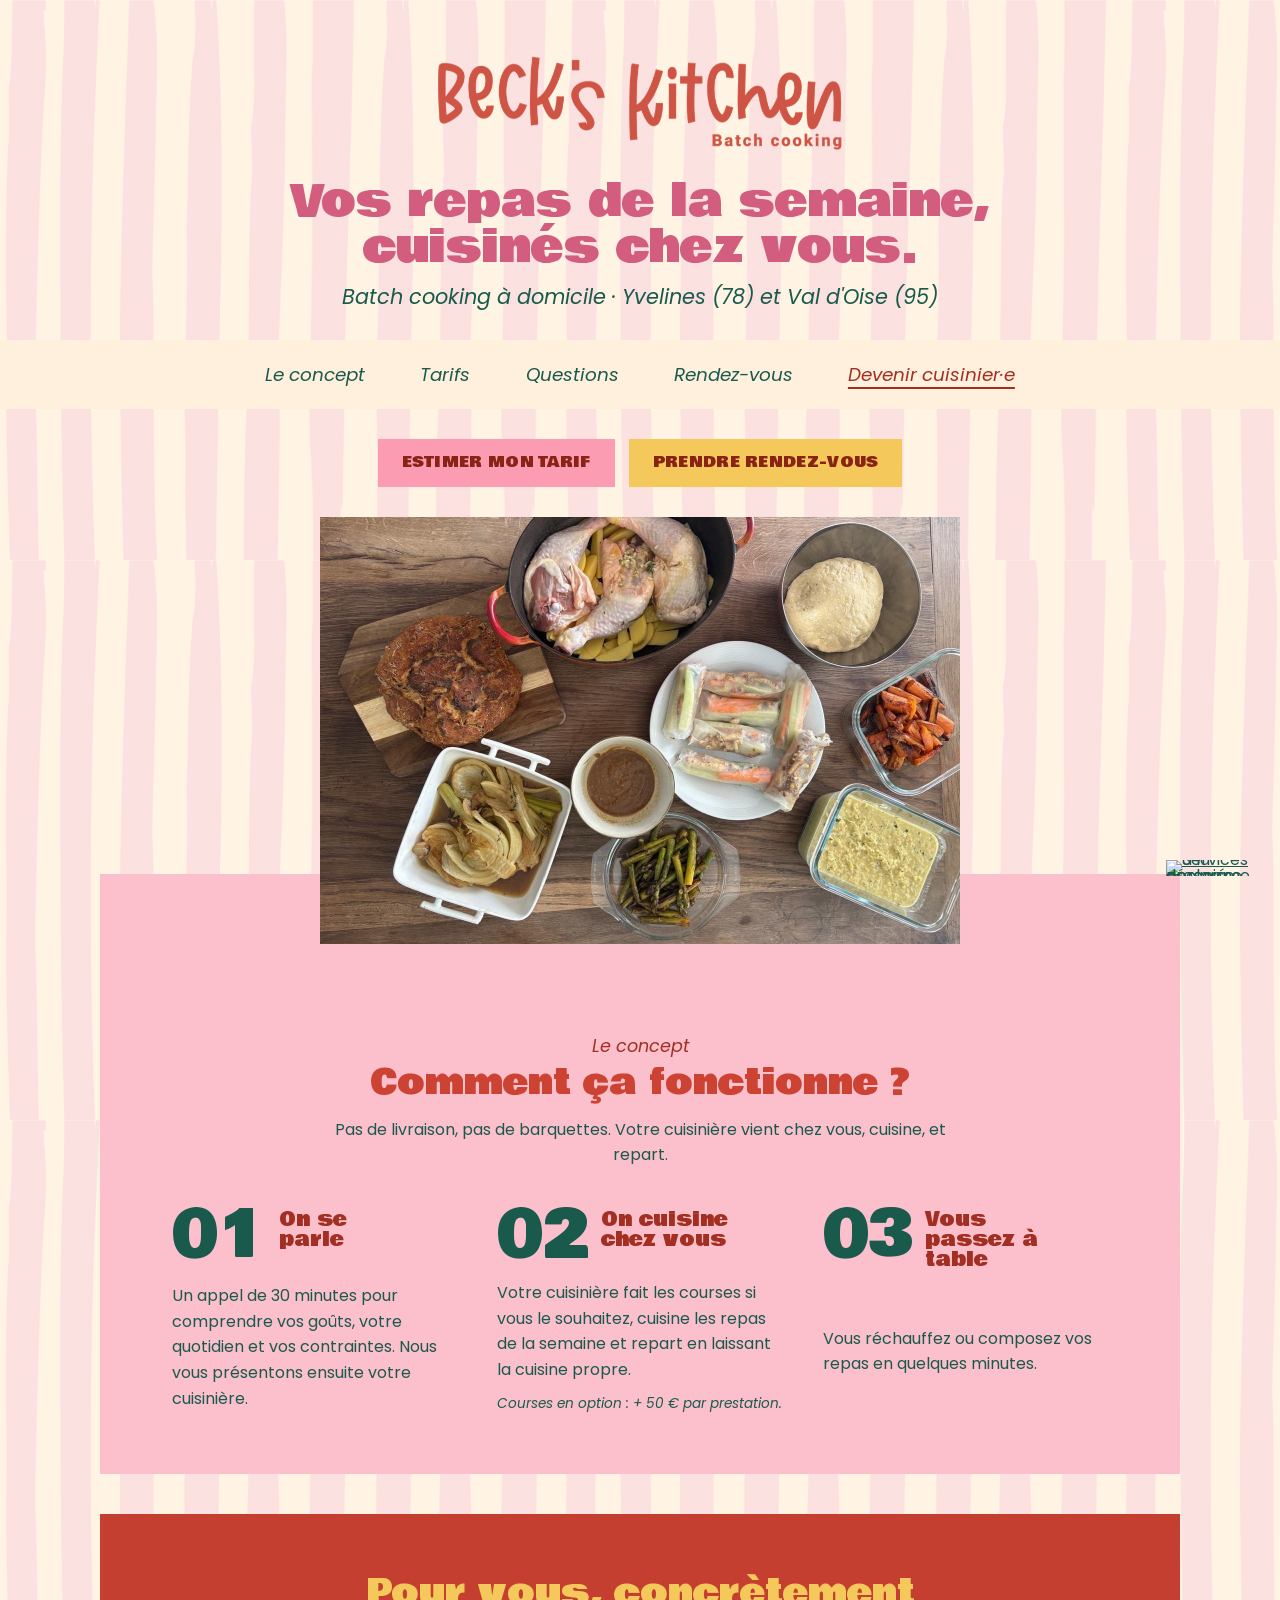
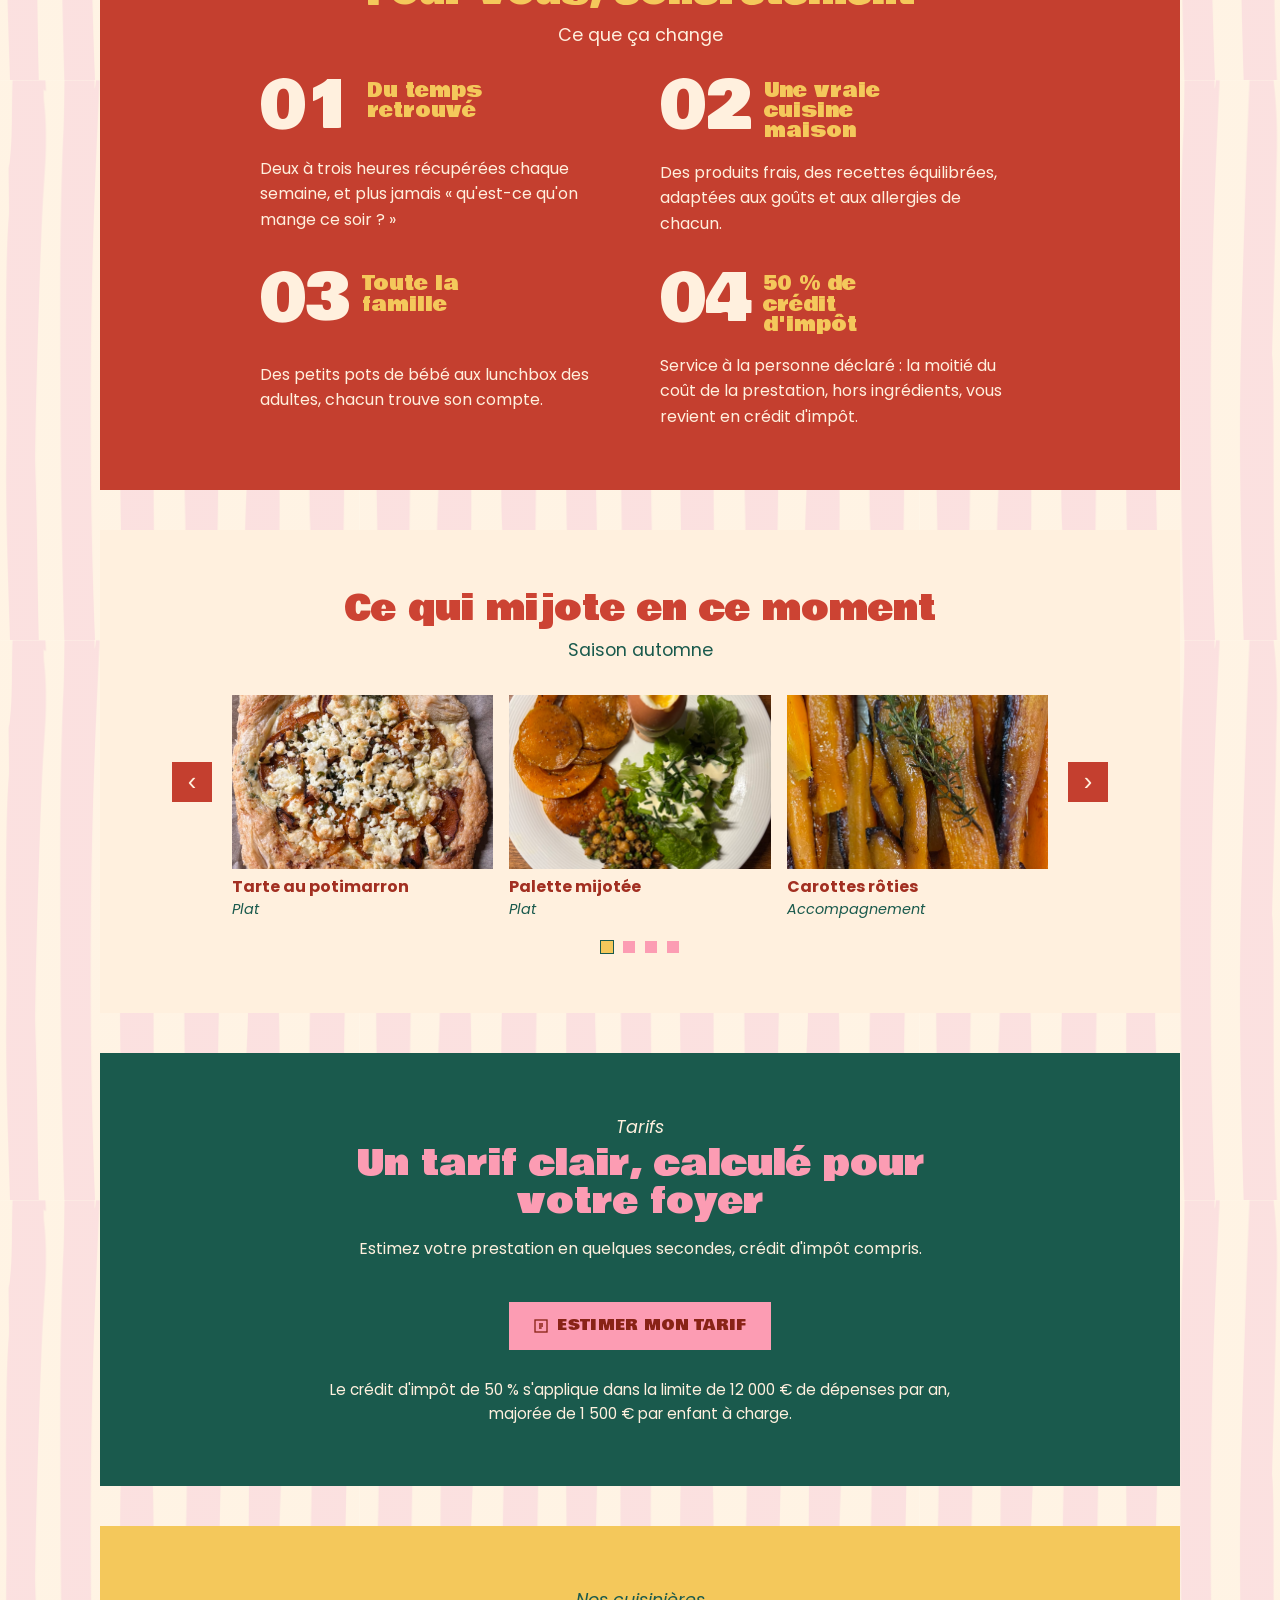
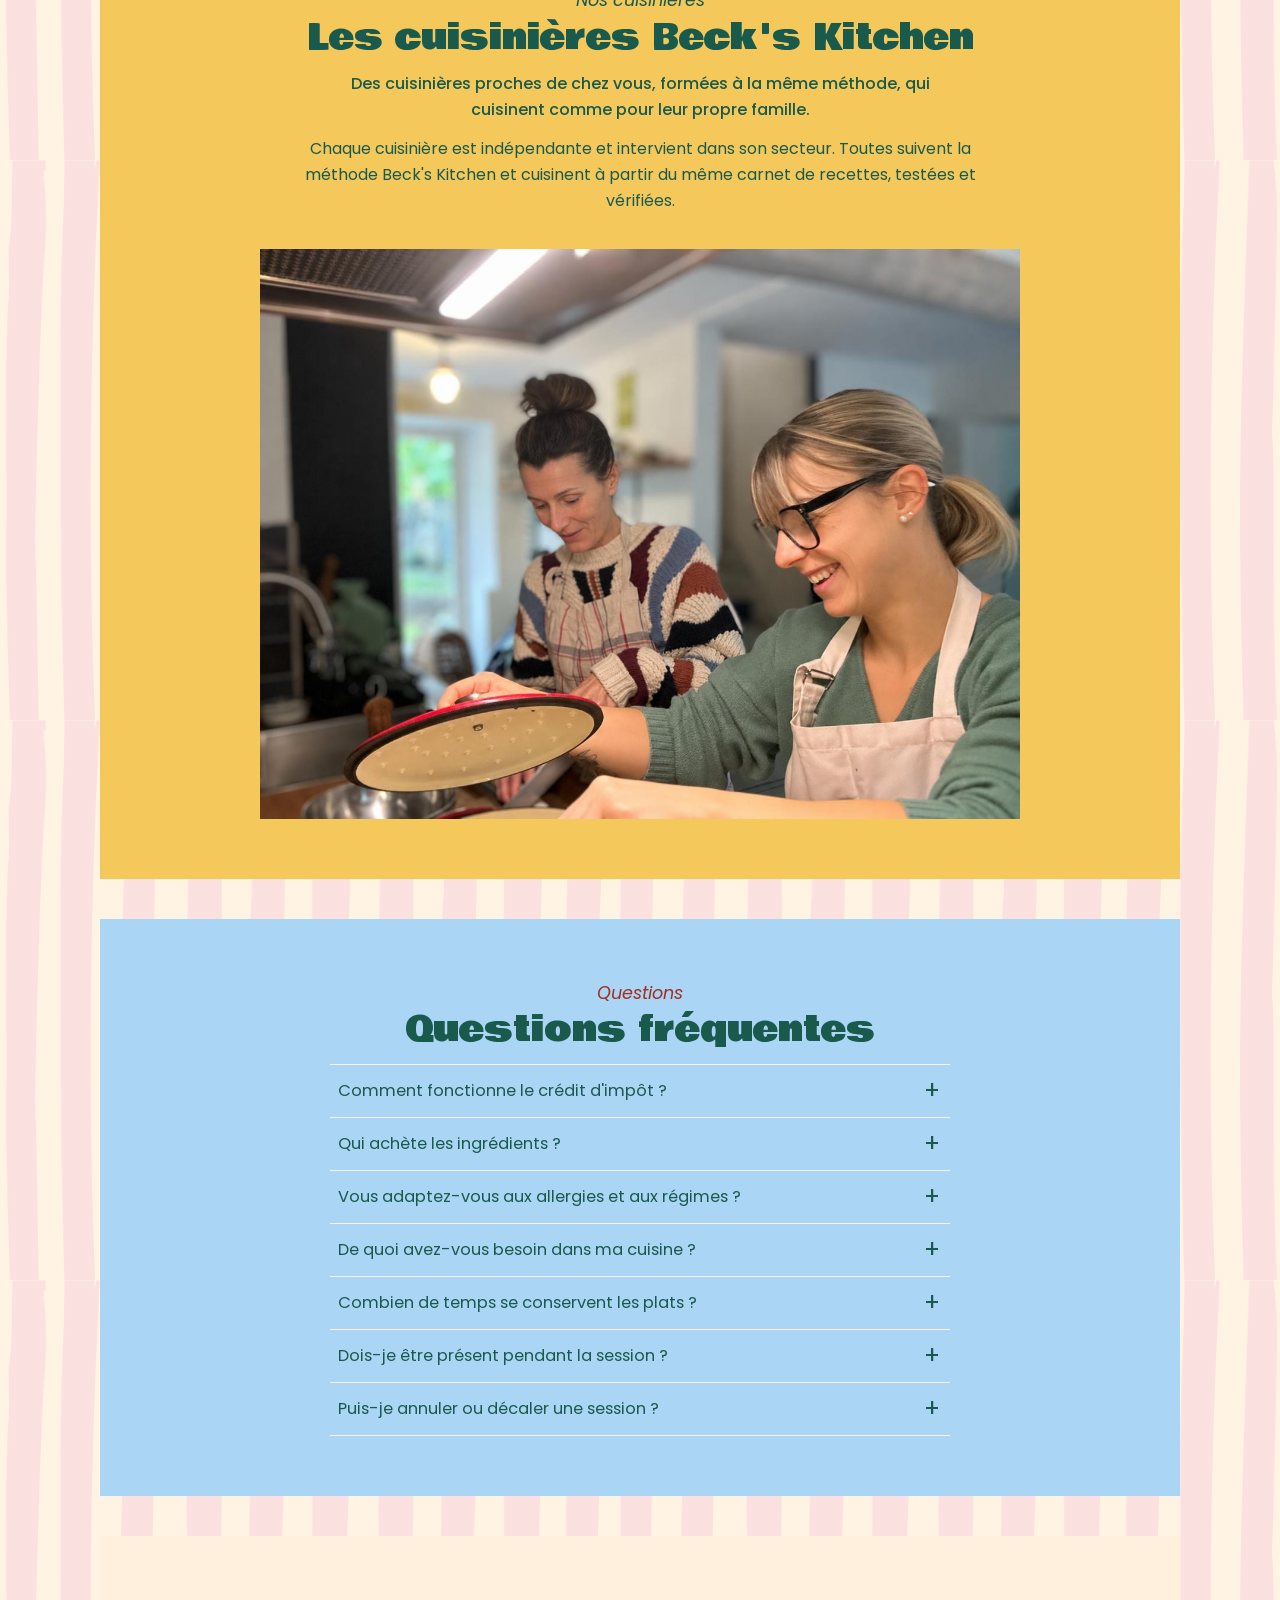
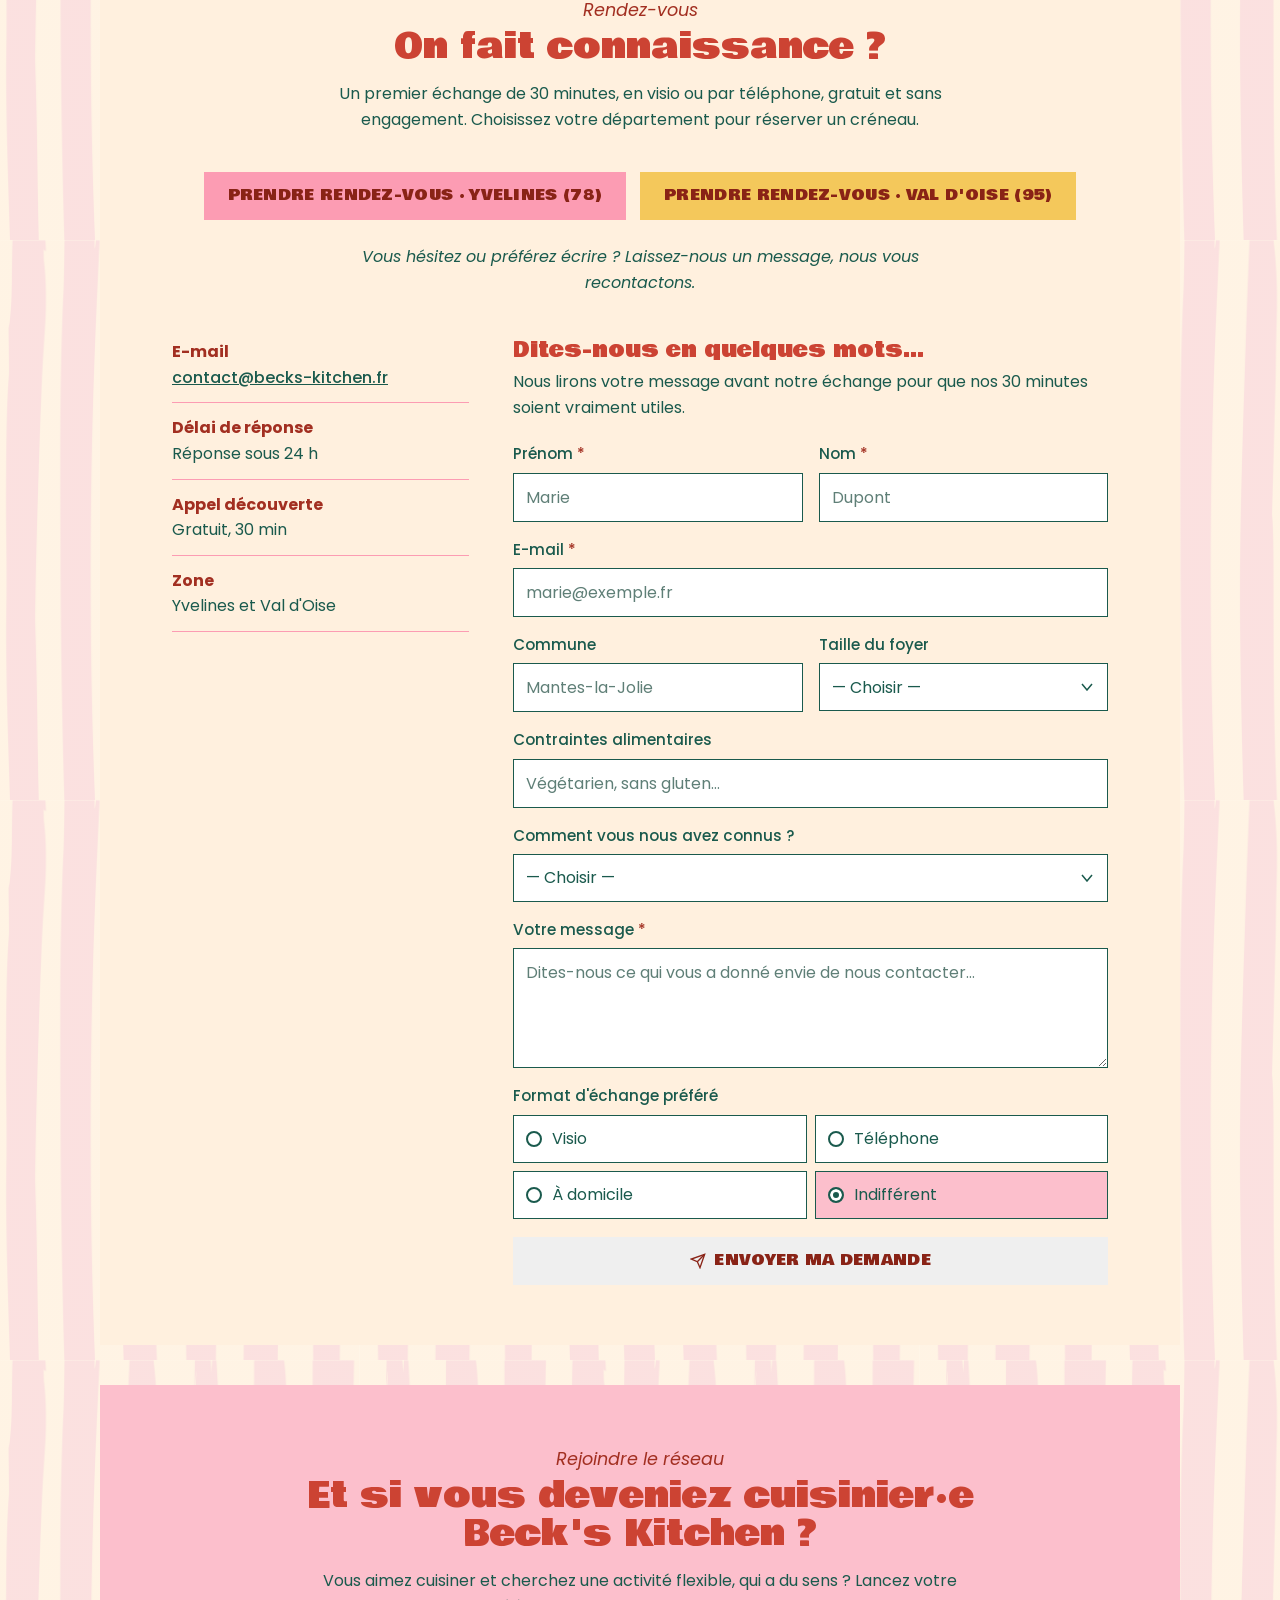
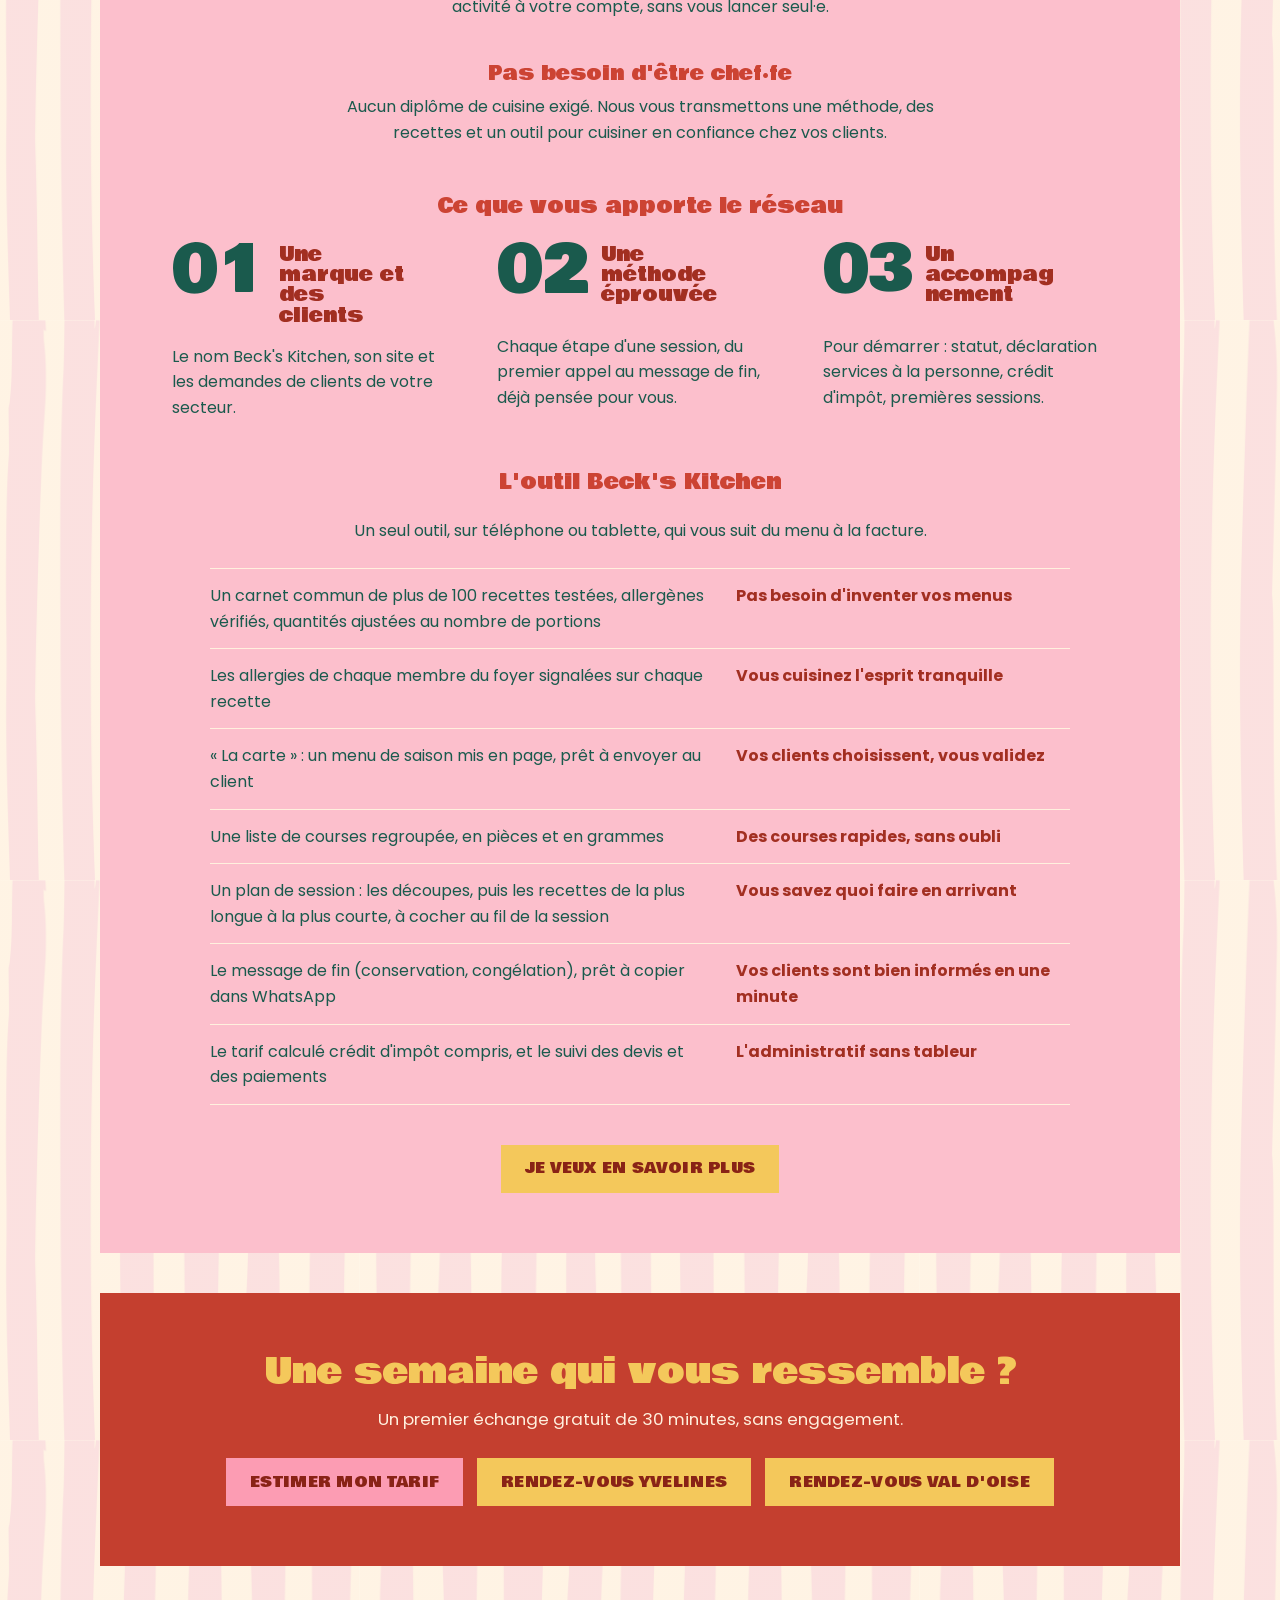
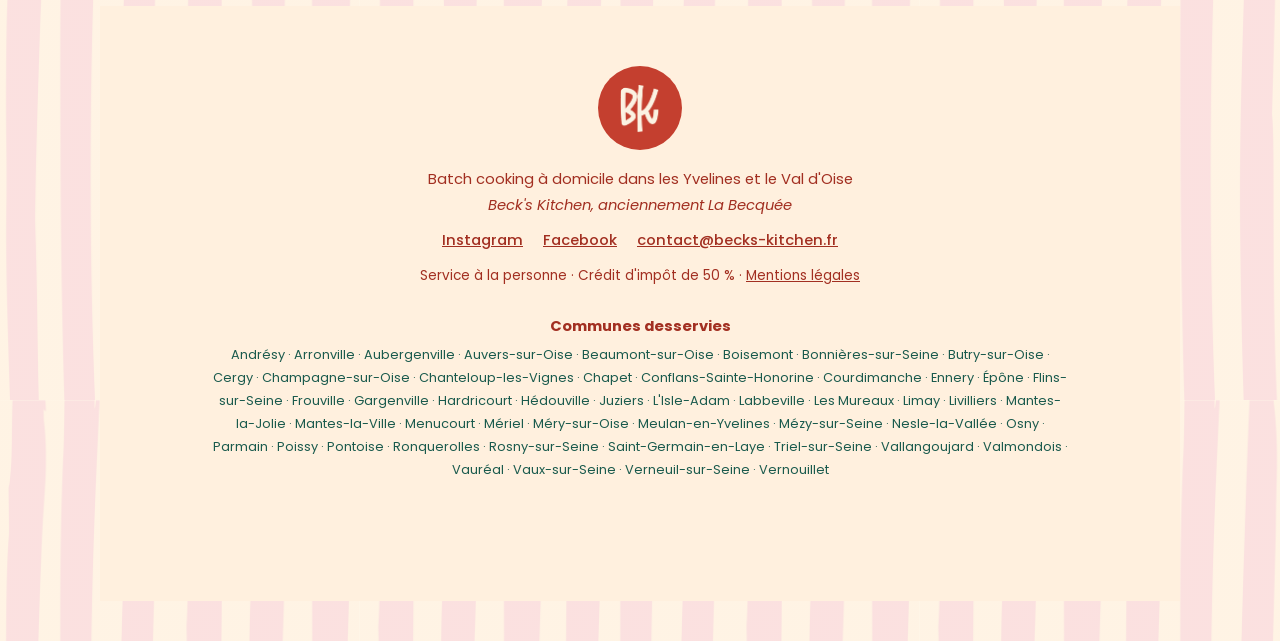
==== index.html @ 003df688 "Étape 3 : description raccourcie, aperçu de partage, icône iPhone - Description de l'accueil : 148 c" ====
<!DOCTYPE html>
<html lang="fr">
<head>
<meta charset="UTF-8">
<meta name="viewport" content="width=device-width, initial-scale=1.0">
<title>Beck's Kitchen · Batch cooking à domicile Yvelines et Val d'Oise</title>
<meta name="description" content="Batch cooking à domicile en Yvelines (78) et Val d'Oise (95) : nos cuisinières préparent vos repas de la semaine chez vous. Anciennement La Becquée.">
<script type="application/ld+json">
{
  "@context": "https://schema.org",
  "@type": "LocalBusiness",
  "name": "Beck's Kitchen",
  "alternateName": "La Becquée",
  "description": "Batch cooking à domicile : nos cuisinières préparent vos repas de la semaine chez vous.",
  "url": "https://beckskitchen.fr/",
  "email": "contact@becks-kitchen.fr",
  "areaServed": [
    { "@type": "AdministrativeArea", "name": "Yvelines (78)" },
    { "@type": "AdministrativeArea", "name": "Val d'Oise (95)" }
  ]
}
</script>
<meta name="theme-color" content="#fbf2e1">
<!-- Aperçu de partage (Facebook, WhatsApp…) -->
<meta property="og:type" content="website">
<meta property="og:site_name" content="Beck's Kitchen">
<meta property="og:locale" content="fr_FR">
<meta property="og:title" content="Beck's Kitchen · Batch cooking à domicile Yvelines et Val d'Oise">
<meta property="og:description" content="Batch cooking à domicile en Yvelines (78) et Val d'Oise (95) : nos cuisinières préparent vos repas de la semaine chez vous. Anciennement La Becquée.">
<meta property="og:url" content="https://beckskitchen.fr/">
<meta property="og:image" content="https://beckskitchen.fr/images/hero.jpg">
<meta property="og:image:width" content="1280">
<meta property="og:image:height" content="960">
<meta property="og:image:alt" content="Les plats d'une session de batch cooking Beck's Kitchen, posés sur une table en bois">
<link rel="canonical" href="https://beckskitchen.fr/">
<link rel="icon" type="image/png" href="images/favicon.png">
<link rel="apple-touch-icon" href="images/apple-touch-icon.png">
<link rel="preload" href="fonts/bowlby-one-latin-400-normal.woff2" as="font" type="font/woff2" crossorigin>
<link rel="stylesheet" href="style.css">
</head>
<body>

<!-- LOGO SERVICES À LA PERSONNE (obligatoire, ne jamais retirer) -->
<a href="https://www.servicesalapersonne.gouv.fr" target="_blank" rel="noopener noreferrer"
   class="sap-fixed" title="Beck's Kitchen — organismes déclarés Services à la personne">
  <img src="sap-traceur.png" alt="Services à la personne — organisme déclaré">
</a>

<!-- Bouton du menu (téléphone et tablette) -->
<button class="menu-bouton" type="button" aria-expanded="false" aria-controls="menu" id="menu-bouton" aria-label="Ouvrir le menu">
  <svg viewBox="0 0 24 24" fill="none" stroke="currentColor" stroke-width="2" aria-hidden="true"><path d="M3 6h18M3 12h18M3 18h18"/></svg>
</button>

<main id="haut">

<!-- 1. HÉRO -->
<header class="hero" id="hero">
  <div class="hero-haut">
    <img class="hero-logo" src="images/logos/logo-beckskitchen-1ligne-accroche-rouge.png" alt="Beck's Kitchen, batch cooking">
    <h1>Vos repas de la semaine, cuisinés chez vous.</h1>
    <p class="hero-sous-titre">Batch cooking à domicile · Yvelines (78) et Val d'Oise (95)</p>
    <nav class="bande-menu" aria-label="Menu principal">
      <ul class="menu" id="menu">
        <li><a href="#concept">Le concept</a></li>
        <li><a href="#tarifs">Tarifs</a></li>
        <li><a href="#questions">Questions</a></li>
        <li><a href="#rendez-vous">Rendez-vous</a></li>
        <li><a href="#devenir-cuisiniere">Devenir cuisinier·e</a></li>
      </ul>
    </nav>
    <div class="boutons">
      <a href="#tarifs" class="btn btn-rose" data-ouvrir-simulateur>Estimer mon tarif</a>
      <a href="#rendez-vous" class="btn btn-jaune">Prendre rendez-vous</a>
    </div>
  </div>
  <!-- Photo du héro : images/hero.jpg (repas d'une session, vus du dessus) -->
  <div class="hero-photo">
    <img src="images/hero.jpg" alt="Les plats d'une session de batch cooking posés sur une table en bois : cuisses de poulet et pommes de terre en cocotte, rouleaux de printemps et leur sauce, fenouil braisé, asperges rôties, carottes rôties, purée de légumes, pain maison et pâte à pizza">
  </div>
</header>

<!-- 2. COMMENT ÇA FONCTIONNE -->
<section class="section bloc bloc-rose" id="concept">
  <div class="section-inner">
    <p class="intitule">Le concept</p>
    <h2 class="titre">Comment ça fonctionne ?</h2>
    <p class="accroche">Pas de livraison, pas de barquettes. Votre cuisinière vient chez vous, cuisine, et repart.</p>
    <div class="grille grille-3">
      <article class="colonne">
        <div class="num">01</div>
        <h3>On se parle</h3>
        <p>Un appel de 30 minutes pour comprendre vos goûts, votre quotidien et vos contraintes. Nous vous présentons ensuite votre cuisinière.</p>
      </article>
      <article class="colonne">
        <div class="num">02</div>
        <h3>On cuisine chez vous</h3>
        <p>Votre cuisinière fait les courses si vous le souhaitez, cuisine les repas de la semaine et repart en laissant la cuisine propre.</p>
        <span class="note">Courses en option : + 50 € par prestation.</span>
      </article>
      <article class="colonne">
        <div class="num">03</div>
        <h3>Vous passez à table</h3>
        <p>Vous réchauffez ou composez vos repas en quelques minutes.</p>
      </article>
    </div>
  </div>
</section>

<!-- 3. CE QUE ÇA CHANGE -->
<section class="section bloc bloc-rouge" id="benefices">
  <div class="section-inner">
    <h2 class="titre">Pour vous, concrètement</h2>
    <p class="intitule intitule-dessous">Ce que ça change</p>
    <div class="grille grille-2">
      <div class="colonne"><div class="num">01</div>
        <h3>Du temps retrouvé</h3>
        <p>Deux à trois heures récupérées chaque semaine, et plus jamais « qu'est-ce qu'on mange ce soir ? »</p>
      </div>
      <div class="colonne"><div class="num">02</div>
        <h3>Une vraie cuisine maison</h3>
        <p>Des produits frais, des recettes équilibrées, adaptées aux goûts et aux allergies de chacun.</p>
      </div>
      <div class="colonne"><div class="num">03</div>
        <h3>Toute la famille</h3>
        <p>Des petits pots de bébé aux lunchbox des adultes, chacun trouve son compte.</p>
      </div>
      <div class="colonne"><div class="num">04</div>
        <h3>50 % de crédit d'impôt</h3>
        <p>Service à la personne déclaré : la moitié du coût de la prestation, hors ingrédients, vous revient en crédit d'impôt.</p>
      </div>
    </div>
  </div>
</section>

<!-- 4. LES PLATS DU MOMENT -->
<section class="section bloc bloc-creme" id="plats">
  <div class="section-inner">
    <h2 class="titre">Ce qui mijote en ce moment</h2>
    <p class="intitule intitule-dessous">Saison automne</p>
    <!-- PHOTOS PROVISOIRES (site La Becquée) : remplacer les fichiers dans images/plats/ en gardant les mêmes noms -->
    <div class="carrousel">
      <div class="carrousel-fenetre">
        <div class="carrousel-piste" id="carrousel-piste">
          <div class="plat"><img class="plat-photo" src="images/plats/tarte-potimarron.jpg" alt="Tarte au potimarron, coupée en parts" loading="lazy"><div class="plat-info"><div class="plat-cat">Plat</div><div class="plat-nom">Tarte au potimarron</div></div></div>
          <div class="plat"><img class="plat-photo" src="images/plats/assiette-palette.jpg" alt="Assiette de palette mijotée et ses légumes" loading="lazy"><div class="plat-info"><div class="plat-cat">Plat</div><div class="plat-nom">Palette mijotée</div></div></div>
          <div class="plat"><img class="plat-photo" src="images/plats/carottes-rotis.jpg" alt="Carottes rôties au four" loading="lazy"><div class="plat-info"><div class="plat-cat">Accompagnement</div><div class="plat-nom">Carottes rôties</div></div></div>
          <div class="plat"><img class="plat-photo" src="images/plats/polpette.jpg" alt="Polpette, boulettes de viande en sauce tomate" loading="lazy"><div class="plat-info"><div class="plat-cat">Plat</div><div class="plat-nom">Polpette</div></div></div>
          <div class="plat"><img class="plat-photo" src="images/plats/granola.jpg" alt="Granola maison en bocal" loading="lazy"><div class="plat-info"><div class="plat-cat">Petit-déjeuner</div><div class="plat-nom">Granola</div></div></div>
          <div class="plat"><img class="plat-photo" src="images/plats/cookies-choco.jpg" alt="Cookies aux pépites de chocolat" loading="lazy"><div class="plat-info"><div class="plat-cat">Goûter</div><div class="plat-nom">Cookies au chocolat</div></div></div>
        </div>
      </div>
      <button class="carrousel-fleche prec" id="carr-prec" type="button" aria-label="Plat précédent">&#8249;</button>
      <button class="carrousel-fleche suiv" id="carr-suiv" type="button" aria-label="Plat suivant">&#8250;</button>
    </div>
    <div class="carrousel-points" id="carrousel-points"></div>
  </div>
</section>

<!-- 5. TARIFS ET SIMULATEUR -->
<section class="section bloc bloc-vert" id="tarifs">
  <div class="sim-inner">
    <p class="intitule">Tarifs</p>
    <h2 class="titre">Un tarif clair, calculé pour votre foyer</h2>
    <p class="accroche">Estimez votre prestation en quelques secondes, crédit d'impôt compris.</p>
    <button class="btn btn-rose" type="button" id="btn-estimer" aria-expanded="false" aria-controls="sim-wrap" onclick="toggleSim(this)">
      <svg viewBox="0 0 24 24" fill="none" stroke="currentColor" stroke-width="2" aria-hidden="true"><rect x="3" y="3" width="18" height="18"/><path d="M9 9h6M9 12h6M9 15h4"/></svg>
      Estimer mon tarif
    </button>
    <div class="sim-wrap" id="sim-wrap">
      <div id="sim-widget">
        <div class="sw-sec"><div class="sw-title">Votre foyer</div>
          <div class="sw-row"><label>Adultes</label><div class="sw-sv"><button class="sw-btn" type="button" aria-label="Un adulte de moins" onclick="simStep('adultes',-1)">−</button><span class="sw-val" id="sim-val-adultes" aria-live="polite">2</span><button class="sw-btn" type="button" aria-label="Un adulte de plus" onclick="simStep('adultes',1)">+</button></div></div>
          <div class="sw-row"><label>Enfants</label><div class="sw-sv"><button class="sw-btn" type="button" aria-label="Un enfant de moins" onclick="simStep('enfants',-1)">−</button><span class="sw-val" id="sim-val-enfants" aria-live="polite">0</span><button class="sw-btn" type="button" aria-label="Un enfant de plus" onclick="simStep('enfants',1)">+</button></div></div>
          <div class="sw-row"><label>Bébés</label><div class="sw-sv"><button class="sw-btn" type="button" aria-label="Un bébé de moins" onclick="simStep('bebes',-1)">−</button><span class="sw-val" id="sim-val-bebes" aria-live="polite">0</span><button class="sw-btn" type="button" aria-label="Un bébé de plus" onclick="simStep('bebes',1)">+</button></div></div>
        </div>
        <div class="sw-sec"><div class="sw-title">Repas à préparer</div>
          <div class="sw-row"><label>Nombre de repas</label><div class="sw-sv"><button class="sw-btn" type="button" aria-label="Un repas de moins" onclick="simStep('repas',-1)">−</button><span class="sw-val" id="sim-val-repas" aria-live="polite">5</span><button class="sw-btn" type="button" aria-label="Un repas de plus" onclick="simStep('repas',1)">+</button></div></div>
        </div>
        <div class="sw-sec"><div class="sw-title">Options</div>
          <div class="sw-checks">
            <label class="sw-check"><input type="checkbox" id="sim-opt-petitdej" onchange="calcul()"><span class="sw-ci"><svg width="14" height="11" viewBox="0 0 12 9" fill="none"><path d="M1 4L4.5 7.5L11 1" stroke-linecap="round" stroke-linejoin="round"/></svg></span><span class="sw-ct"><strong>Petit-déjeuner et goûters</strong><span id="sim-lbl-pdj-prix">20–50 €</span></span></label>
            <label class="sw-check" id="sim-opt-bebe-wrap" style="display:none"><input type="checkbox" id="sim-opt-bebe" onchange="calcul()"><span class="sw-ci"><svg width="14" height="11" viewBox="0 0 12 9" fill="none"><path d="M1 4L4.5 7.5L11 1" stroke-linecap="round" stroke-linejoin="round"/></svg></span><span class="sw-ct"><strong>Petits pots bébé</strong><span>+50 €</span></span></label>
            <label class="sw-check"><input type="checkbox" id="sim-opt-courses" onchange="calcul()"><span class="sw-ci"><svg width="14" height="11" viewBox="0 0 12 9" fill="none"><path d="M1 4L4.5 7.5L11 1" stroke-linecap="round" stroke-linejoin="round"/></svg></span><span class="sw-ct"><strong>Courses</strong><span>+50 €</span></span></label>
          </div>
        </div>
        <div class="sw-sec">
          <label class="sw-toggle"><span class="sw-ti"><strong>Première prestation</strong><span>−10 € offerts</span></span><span style="position:relative;flex-shrink:0;"><input type="checkbox" id="sim-toggle-premiere" onchange="calcul()" style="opacity:0;width:0;height:0;position:absolute;"><span class="sw-track"></span></span></label>
        </div>
        <div class="sw-result">
          <div class="sw-rh">Estimation de votre prestation</div>
          <div class="sw-rl">
            <div class="sw-rline" id="sim-line-repas" style="display:none">Préparation des repas<span id="sim-val-repas-price"></span></div>
            <div class="sw-rline" id="sim-line-petitdej" style="display:none"><span id="sim-lbl-pdj"></span><span id="sim-val-pdj-price"></span></div>
            <div class="sw-rline" id="sim-line-bebe" style="display:none">Petits pots bébé<span>+50,00 €</span></div>
            <div class="sw-rline" id="sim-line-courses" style="display:none">Courses<span>+50,00 €</span></div>
            <div class="sw-rdiv"></div>
            <div class="sw-rline tot">Total<span id="sim-val-brut">—</span></div>
            <div class="sw-rline" id="sim-line-premiere" style="display:none">Offre première prestation<span>−10,00 €</span></div>
            <div class="sw-rline ci">Crédit d'impôt (50 %)<span id="sim-val-ci">—</span></div>
          </div>
          <div class="sw-rnet"><div class="sw-rnl">Ce qui vous reste à payer<small>par prestation</small></div><div class="sw-rna" id="sim-val-net">—</div></div>
          <div id="sim-parportion" class="sw-pp" style="display:none">Coût par portion<strong id="sim-val-parportion"></strong></div>
          <div id="sim-note" class="sw-note"></div>
          <p class="sw-note">Tarif indicatif, basé sur nos prix conseillés. Votre cuisinière vous le confirme par un devis gratuit après l'appel découverte.</p>
        </div>
      </div>
    </div>
    <p class="sim-mention">Le crédit d'impôt de 50 % s'applique dans la limite de 12 000 € de dépenses par an, majorée de 1 500 € par enfant à charge.</p>
  </div>
</section>

<!-- 6. NOS CUISINIÈRES (pas de portrait dans cette version) -->
<section class="section bloc bloc-jaune" id="cuisinieres">
  <div class="section-inner">
    <div class="cuisinieres-texte">
      <p class="intitule">Nos cuisinières</p>
      <h2 class="titre">Les cuisinières Beck's Kitchen</h2>
      <p class="accroche">Des cuisinières proches de chez vous, formées à la même méthode, qui cuisinent comme pour leur propre famille.</p>
      <p>Chaque cuisinière est indépendante et intervient dans son secteur. Toutes suivent la méthode Beck's Kitchen et cuisinent à partir du même carnet de recettes, testées et vérifiées.</p>
    </div>
    <!-- Photo de la section : images/cuisinieres.jpg (choisie par Rébecca le 18/11/2026) -->
    <div class="cuisinieres-photo">
      <img src="images/cuisinieres.jpg" alt="Deux cuisinières Beck's Kitchen en tablier, souriantes, qui cuisinent ensemble dans une cuisine" loading="lazy">
    </div>
  </div>
</section>

<!-- 7. QUESTIONS FRÉQUENTES -->
<section class="section bloc bloc-bleu" id="questions">
  <div class="section-inner">
    <div>
      <p class="intitule">Questions</p>
      <h2 class="titre">Questions fréquentes</h2>
    </div>
    <div class="questions">
      <details class="question"><summary>Comment fonctionne le crédit d'impôt ?</summary><p>Nos cuisinières sont des organismes de services à la personne déclarés. 50 % du coût de la prestation vous est rendu en crédit d'impôt, dans la limite de 12 000 € de dépenses par an, majorée de 1 500 € par enfant à charge (15 000 € au plus). Vous recevez une attestation fiscale chaque année.</p></details>
      <details class="question"><summary>Qui achète les ingrédients ?</summary><p>Vous faites les courses vous-même avec la liste que nous vous envoyons, ou votre cuisinière s'en charge pour 50 € par prestation, hors prix des ingrédients.</p></details>
      <details class="question"><summary>Vous adaptez-vous aux allergies et aux régimes ?</summary><p>Oui. Tout est noté lors de l'appel découverte, pour chaque membre du foyer : allergies, régimes, goûts et dégoûts. Les menus sont construits à partir de là.</p></details>
      <details class="question"><summary>De quoi avez-vous besoin dans ma cuisine ?</summary><p>Une cuisine équipée classique : plaques, four, quelques casseroles. Pour la première session, nous apportons des boîtes de conservation si besoin. Pour les suivantes, il vous suffira d'en avoir assez chez vous.</p></details>
      <details class="question"><summary>Combien de temps se conservent les plats ?</summary><p>De 2 à 4 jours au réfrigérateur selon les plats. Après chaque prestation, vous recevez les instructions de conservation.</p></details>
      <details class="question"><summary>Dois-je être présent pendant la session ?</summary><p>Pour la première session, c'est préférable : nous faisons connaissance avec vous et avec votre cuisine. Ensuite, vous pouvez nous confier vos clés et nous travaillons en toute autonomie.</p></details>
      <details class="question"><summary>Puis-je annuler ou décaler une session ?</summary><p>Oui : vous pouvez décaler une session jusqu'à 48 heures avant, et l'annuler jusqu'à une semaine avant.</p></details>
    </div>
  </div>
</section>

<!-- 8. RENDEZ-VOUS -->
<section class="section bloc bloc-creme" id="rendez-vous">
  <div class="section-inner">
    <div>
      <p class="intitule">Rendez-vous</p>
      <h2 class="titre">On fait connaissance ?</h2>
      <p class="accroche">Un premier échange de 30 minutes, en visio ou par téléphone, gratuit et sans engagement. Choisissez votre département pour réserver un créneau.</p>
    </div>
    <div class="rdv-boutons">
      <a href="https://calendly.com/beckskitchen78/30min" target="_blank" rel="noopener" class="btn btn-rose">Prendre rendez-vous · Yvelines (78)</a>
      <a href="https://calendly.com/elodie-vaillant" target="_blank" rel="noopener" class="btn btn-jaune">Prendre rendez-vous · Val d'Oise (95)</a>
    </div>
    <p class="rdv-ecrire">Vous hésitez ou préférez écrire ? Laissez-nous un message, nous vous recontactons.</p>

    <div class="contact-layout">
      <div class="contact-info">
        <div class="info-card"><strong>E-mail</strong><a href="mailto:contact@becks-kitchen.fr">contact@becks-kitchen.fr</a></div>
        <div class="info-card"><strong>Délai de réponse</strong>Réponse sous 24 h</div>
        <div class="info-card"><strong>Appel découverte</strong>Gratuit, 30 min</div>
        <div class="info-card"><strong>Zone</strong>Yvelines et Val d'Oise</div>
      </div>
      <div class="form-wrap">
        <div id="form-container">
          <h3 class="form-title">Dites-nous en quelques mots…</h3>
          <p class="form-sub">Nous lirons votre message avant notre échange pour que nos 30 minutes soient vraiment utiles.</p>
          <form id="contact-form" onsubmit="submitForm(event)" novalidate>
            <div class="form-grid">
              <div class="form-group"><label for="f-prenom">Prénom <span class="req">*</span></label><input id="f-prenom" type="text" name="prenom" placeholder="Marie" autocomplete="given-name" required></div>
              <div class="form-group"><label for="f-nom">Nom <span class="req">*</span></label><input id="f-nom" type="text" name="nom" placeholder="Dupont" autocomplete="family-name" required></div>
              <div class="form-group form-full"><label for="f-email">E-mail <span class="req">*</span></label><input id="f-email" type="email" name="email" placeholder="marie@exemple.fr" autocomplete="email" required></div>
              <div class="form-group"><label for="f-commune">Commune</label><input id="f-commune" type="text" name="commune" placeholder="Mantes-la-Jolie" autocomplete="address-level2"></div>
              <div class="form-group"><label for="f-foyer">Taille du foyer</label><select id="f-foyer" name="foyer"><option value="">— Choisir —</option><option>1 personne</option><option>2 personnes</option><option>Famille (3–4 pers.)</option><option>Grande famille (5+)</option></select></div>
              <div class="form-group form-full"><label for="f-contraintes">Contraintes alimentaires</label><input id="f-contraintes" type="text" name="contraintes" placeholder="Végétarien, sans gluten…"></div>
              <div class="form-group form-full"><label for="f-source">Comment vous nous avez connus ?</label><select id="f-source" name="source"><option value="">— Choisir —</option><option>Google</option><option>Instagram</option><option>Facebook</option><option>Bouche à oreille</option><option>Autre</option></select></div>
              <div class="form-group form-full"><label for="f-message">Votre message <span class="req">*</span></label><textarea id="f-message" name="message" placeholder="Dites-nous ce qui vous a donné envie de nous contacter…" required></textarea></div>
              <div class="form-group form-full" role="radiogroup" aria-labelledby="f-format"><span class="etiquette" id="f-format">Format d'échange préféré</span>
                <div class="rdv-options">
                  <label class="rdv-opt"><input type="radio" name="format" value="visio"><span class="rdv-dot"></span><span>Visio</span></label>
                  <label class="rdv-opt"><input type="radio" name="format" value="telephone"><span class="rdv-dot"></span><span>Téléphone</span></label>
                  <label class="rdv-opt"><input type="radio" name="format" value="domicile"><span class="rdv-dot"></span><span>À domicile</span></label>
                  <label class="rdv-opt"><input type="radio" name="format" value="indifferent" checked><span class="rdv-dot"></span><span>Indifférent</span></label>
                </div>
              </div>
            </div>
            <button type="submit" class="btn btn-plein form-submit">
              <svg viewBox="0 0 24 24" fill="none" stroke="currentColor" stroke-width="2" aria-hidden="true"><line x1="22" y1="2" x2="11" y2="13"/><polygon points="22 2 15 22 11 13 2 9 22 2"/></svg>
              Envoyer ma demande
            </button>
          </form>
        </div>
        <div class="form-success" id="form-success" role="status">
          <img src="images/illustrations/feuille.png" alt="">
          <h3>Message envoyé !</h3>
          <p>Merci de votre confiance. Nous revenons vers vous sous 24 h.</p>
        </div>
      </div>
    </div>
  </div>
</section>

<!-- 9. DEVENIR CUISINIER·E BECK'S KITCHEN -->
<section class="section bloc bloc-rose" id="devenir-cuisiniere">
  <div class="section-inner">
    <p class="intitule">Rejoindre le réseau</p>
    <h2 class="titre">Et si vous deveniez cuisinier·e Beck's Kitchen ?</h2>
    <p class="accroche">Vous aimez cuisiner et cherchez une activité flexible, qui a du sens ? Lancez votre activité à votre compte, sans vous lancer seul·e.</p>
    <div class="encadre-chef"><strong>Pas besoin d'être chef·fe</strong>Aucun diplôme de cuisine exigé. Nous vous transmettons une méthode, des recettes et un outil pour cuisiner en confiance chez vos clients.</div>

    <h3 class="sous-titre">Ce que vous apporte le réseau</h3>
    <div class="grille grille-3">
      <article class="colonne"><div class="num">01</div><h3>Une marque et des clients</h3><p>Le nom Beck's Kitchen, son site et les demandes de clients de votre secteur.</p></article>
      <article class="colonne"><div class="num">02</div><h3>Une méthode éprouvée</h3><p>Chaque étape d'une session, du premier appel au message de fin, déjà pensée pour vous.</p></article>
      <article class="colonne"><div class="num">03</div><h3>Un accompagnement</h3><p>Pour démarrer : statut, déclaration services à la personne, crédit d'impôt, premières sessions.</p></article>
    </div>

    <div class="outil-bloc">
      <h3 class="sous-titre">L'outil Beck's Kitchen</h3>
      <p class="outil-accroche">Un seul outil, sur téléphone ou tablette, qui vous suit du menu à la facture.</p>
      <ul class="outil-liste">
        <li><span class="fait">Un carnet commun de plus de 100 recettes testées, allergènes vérifiés, quantités ajustées au nombre de portions</span><span class="gain">Pas besoin d'inventer vos menus</span></li>
        <li><span class="fait">Les allergies de chaque membre du foyer signalées sur chaque recette</span><span class="gain">Vous cuisinez l'esprit tranquille</span></li>
        <li><span class="fait">« La carte » : un menu de saison mis en page, prêt à envoyer au client</span><span class="gain">Vos clients choisissent, vous validez</span></li>
        <li><span class="fait">Une liste de courses regroupée, en pièces et en grammes</span><span class="gain">Des courses rapides, sans oubli</span></li>
        <li><span class="fait">Un plan de session : les découpes, puis les recettes de la plus longue à la plus courte, à cocher au fil de la session</span><span class="gain">Vous savez quoi faire en arrivant</span></li>
        <li><span class="fait">Le message de fin (conservation, congélation), prêt à copier dans WhatsApp</span><span class="gain">Vos clients sont bien informés en une minute</span></li>
        <li><span class="fait">Le tarif calculé crédit d'impôt compris, et le suivi des devis et des paiements</span><span class="gain">L'administratif sans tableur</span></li>
      </ul>
    </div>

    <div class="boutons">
      <a href="mailto:contact@becks-kitchen.fr?subject=Devenir%20cuisinier%C2%B7e%20Beck's%20Kitchen" class="btn btn-jaune">Je veux en savoir plus</a>
    </div>
  </div>
</section>

<!-- 10. DERNIER APPEL -->
<section class="section bloc bloc-rouge dernier-appel" id="dernier-appel">
  <div class="boite">
    <h2 class="titre">Une semaine qui vous ressemble ?</h2>
    <p>Un premier échange gratuit de 30 minutes, sans engagement.</p>
    <div class="boutons">
      <a href="#tarifs" class="btn btn-rose" data-ouvrir-simulateur>Estimer mon tarif</a>
      <a href="https://calendly.com/beckskitchen78/30min" target="_blank" rel="noopener" class="btn btn-jaune">Rendez-vous Yvelines</a>
      <a href="https://calendly.com/elodie-vaillant" target="_blank" rel="noopener" class="btn btn-jaune">Rendez-vous Val d'Oise</a>
    </div>
  </div>
</section>

</main>

<!-- PIED DE PAGE -->
<footer class="pied bloc bloc-creme">
  <div class="pied-inner">
    <img class="pied-logo" src="images/logos/logo-bk-creme.png" alt="BK, monogramme Beck's Kitchen">
    <p class="pied-accroche">Batch cooking à domicile dans les Yvelines et le Val d'Oise</p>
    <p class="pied-ancien-nom">Beck's Kitchen, anciennement La Becquée</p>
    <p class="pied-liens">
      <a href="https://www.instagram.com/beckskitchen_batchcooking/" target="_blank" rel="noopener">Instagram</a>
      <a href="https://www.facebook.com/beckskitchen/" target="_blank" rel="noopener">Facebook</a>
      <a href="mailto:contact@becks-kitchen.fr">contact@becks-kitchen.fr</a>
    </p>
    <p class="pied-mentions">Service à la personne · Crédit d'impôt de 50 % · <a href="mentions-legales.html">Mentions légales</a></p>
    <p class="pied-communes"><strong>Communes desservies</strong>Andrésy · Arronville · Aubergenville · Auvers-sur-Oise · Beaumont-sur-Oise · Boisemont · Bonnières-sur-Seine · Butry-sur-Oise · Cergy · Champagne-sur-Oise · Chanteloup-les-Vignes · Chapet · Conflans-Sainte-Honorine · Courdimanche · Ennery · Épône · Flins-sur-Seine · Frouville · Gargenville · Hardricourt · Hédouville · Juziers · L'Isle-Adam · Labbeville · Les Mureaux · Limay · Livilliers · Mantes-la-Jolie · Mantes-la-Ville · Menucourt · Mériel · Méry-sur-Oise · Meulan-en-Yvelines · Mézy-sur-Seine · Nesle-la-Vallée · Osny · Parmain · Poissy · Pontoise · Ronquerolles · Rosny-sur-Seine · Saint-Germain-en-Laye · Triel-sur-Seine · Vallangoujard · Valmondois · Vauréal · Vaux-sur-Seine · Verneuil-sur-Seine · Vernouillet</p>
  </div>
</footer>

<script src="site.js"></script>
<script src="simulateur.js"></script>
</body>
</html>
---- style.css ----
/* ==========================================================
   Beck's Kitchen — site vitrine
   D'après la maquette « Site internet » v02 (page 3 de
   design/Brand Identity Poster_beck's Kitchen3.pdf) : fond rayé rose
   pâle, un bloc de couleur par section, titres en Bowlby One,
   texte en Poppins. Teintes ajustées pour la lisibilité : voir
   CLAUDE.md, section 4.
   ========================================================== */

/* ── Polices (hébergées dans le site, licence OFL) ── */
@font-face { font-family: 'Poppins'; font-weight: 400; font-style: normal; font-display: swap; src: url('fonts/poppins-latin-400-normal.woff2') format('woff2'); }
@font-face { font-family: 'Poppins'; font-weight: 400; font-style: italic; font-display: swap; src: url('fonts/poppins-latin-400-italic.woff2') format('woff2'); }
@font-face { font-family: 'Poppins'; font-weight: 500; font-style: normal; font-display: swap; src: url('fonts/poppins-latin-500-normal.woff2') format('woff2'); }
@font-face { font-family: 'Poppins'; font-weight: 500; font-style: italic; font-display: swap; src: url('fonts/poppins-latin-500-italic.woff2') format('woff2'); }
@font-face { font-family: 'Poppins'; font-weight: 600; font-style: normal; font-display: swap; src: url('fonts/poppins-latin-600-normal.woff2') format('woff2'); }
@font-face { font-family: 'Poppins'; font-weight: 700; font-style: normal; font-display: swap; src: url('fonts/poppins-latin-700-normal.woff2') format('woff2'); }
/* Titres : Bowlby One, en attendant Benz Grotesk (maquette) */
@font-face { font-family: 'Bowlby One'; font-weight: 400; font-style: normal; font-display: swap; src: url('fonts/bowlby-one-latin-400-normal.woff2') format('woff2'); }

/* ── Couleurs ── */
:root {
  /* Couleurs de la maquette v02 */
  --rouge:     #ff5b48;
  --rose:      #fc9cb3;
  --rose-fond: #fcbfcc;
  --jaune:     #f4c85b;
  --vert:      #1a5a4d;
  --bleu:      #aad5f5;   /* choisi par Rébecca (18/11/2026) à la place du #81def9 de la maquette */
  --creme:     #fff0de;
  --rayure:    #ffe1de;
  --rayure-fond: #fff5e8;

  /* Teintes ajustées pour atteindre les contrastes (4,5:1 texte, 3:1 grands titres) */
  --rouge-titre: #cc4333;   /* grands titres rouges sur crème, rose, bleu (au lieu de #ff5b48) */
  --rouge-texte: #a22f21;   /* petits textes rouges (au lieu de #ff5b48) */
  --rouge-fond:  #c43f2f;   /* fond des blocs rouges, pour y lire le crème et le jaune */
  --rose-titre:  #d35d7e;   /* titre du héro sur les rayures (au lieu de #fc9cb3) */
  --brique:      #892316;   /* texte des boutons rose et jaune (au lieu de #ff5b48) */

  --titres: 'Bowlby One', 'Arial Black', sans-serif;
  --texte: 'Poppins', system-ui, sans-serif;
  --marge: clamp(12px, 5vw, 64px);
  --ecart-blocs: clamp(24px, 4vw, 40px);
}

*, *::before, *::after { box-sizing: border-box; margin: 0; padding: 0; }
html { scroll-behavior: smooth; }
body {
  font-family: var(--texte); font-weight: 400; font-size: 1rem; line-height: 1.6; color: var(--vert);
  overflow-x: hidden; -webkit-font-smoothing: antialiased;
  /* Fond rayé rose pâle peint à la main, sur toute la page */
  background:
    linear-gradient(rgba(255,245,232,.45), rgba(255,245,232,.45)),
    url('images/fond-rayures-carrousel-01.png') center top / 560px auto repeat,
    var(--rayure-fond);
}
img { max-width: 100%; display: block; }
a { color: inherit; }
:focus-visible { outline: 3px solid var(--vert); outline-offset: 3px; }

/* ── Logo Services à la personne : fixe en bas à droite, ne jamais retirer ── */
.sap-fixed { position: fixed; bottom: 24px; right: 24px; z-index: 300; line-height: 0; transition: opacity .2s; }
.sap-fixed img { width: 90px; height: auto; min-width: 60px; }
.sap-fixed:hover { opacity: .8; }
@media (max-width: 640px) { .sap-fixed img { width: 64px; } .sap-fixed { bottom: 14px; right: 14px; } }

/* ── Boutons : rose et jaune, texte en majuscules dans la police des titres ── */
.btn {
  display: inline-flex; align-items: center; justify-content: center; gap: 8px;
  min-height: 48px; padding: 12px 24px; border: 0;
  font-family: var(--titres); font-size: .95rem; line-height: 1.15; text-transform: uppercase; letter-spacing: .02em;
  text-decoration: none; cursor: pointer; text-align: center; color: var(--brique);
  transition: filter .15s, transform .1s;
}
.btn-rose { background: var(--rose); }
.btn-jaune { background: var(--jaune); }
.btn:hover { filter: brightness(1.06); transform: translateY(-1px); }
.btn:active { transform: translateY(1px); }
.btn svg { width: 16px; height: 16px; flex-shrink: 0; }
.boutons { display: flex; flex-wrap: wrap; gap: 14px; justify-content: center; }
@media (max-width: 500px) { .boutons .btn { width: 100%; } }

/* ── Héro ── */
.hero { text-align: center; padding-top: 48px; }
.hero-logo { width: min(420px, 82vw); margin: 0 auto 26px; }
.hero h1 {
  font-family: var(--titres); font-weight: 400; color: var(--rose-titre);
  font-size: clamp(1.8rem, 4.6vw, 2.8rem); line-height: 1.02; max-width: 960px; margin: 0 auto 10px; padding: 0 var(--marge);
}
.hero-sous-titre { font-style: italic; font-size: clamp(1rem, 2.3vw, 1.3rem); margin: 0 auto 26px; padding: 0 var(--marge); }

/* Menu dans une bande crème pleine largeur */
.bande-menu { background: var(--creme); margin-bottom: 30px; }
.menu { display: flex; flex-wrap: wrap; justify-content: center; gap: 0 clamp(14px, 4vw, 52px); list-style: none; padding: 10px var(--marge); }
.menu a {
  display: inline-block; padding: 10px 2px; font-style: italic; font-size: clamp(1rem, 1.8vw, 1.15rem);
  text-decoration: none; color: var(--vert);
}
.menu a:hover, .menu a.actif { color: var(--rouge-texte); }
.menu a.actif { text-decoration: underline; text-underline-offset: 6px; text-decoration-thickness: 2px; }

.menu-bouton {
  display: none; position: fixed; top: 10px; right: 10px; z-index: 250;
  width: 48px; height: 48px; align-items: center; justify-content: center;
  background: var(--creme); color: var(--vert); border: 2px solid var(--vert); cursor: pointer;
}
.menu-bouton svg { width: 24px; height: 24px; }
@media (max-width: 760px) {
  .menu-bouton { display: inline-flex; }
  .menu.ouvert {
    position: fixed; top: 0; left: 0; right: 0; z-index: 240;
    flex-direction: column; gap: 0; padding: 68px 24px 16px; background: var(--creme);
    border-bottom: 2px solid var(--vert); text-align: left;
  }
  .menu.ouvert a { display: block; padding: 14px 0; font-size: 1.1rem; border-bottom: 1px solid var(--rose); }
}

/* Photo qui chevauche le bloc suivant */
.hero .boutons { padding: 0 var(--marge); }
.hero-photo {
  --chevauche: clamp(60px, 9vw, 110px);
  position: relative; z-index: 2; width: min(640px, calc(100% - 2 * var(--marge)));
  margin: 30px auto calc(-1 * var(--chevauche));
}
.hero-photo img { width: 100%; aspect-ratio: 3 / 2; object-fit: cover; }
.hero + .bloc { padding-top: calc(clamp(60px, 9vw, 110px) + 48px); }

/* Emplacement provisoire (photo à venir) */
.provisoire::after {
  content: 'Photo provisoire'; position: absolute; top: 12px; left: 12px;
  background: var(--creme); color: var(--vert);
  font-weight: 600; font-size: .72rem; text-transform: uppercase; letter-spacing: .08em; padding: 3px 8px;
}

/* ── Blocs de couleur posés sur les rayures ── */
.bloc {
  max-width: 1080px; margin: var(--ecart-blocs) auto 0;
  padding: 60px clamp(18px, 6vw, 72px);
  text-align: center;
}
main + .bloc, .pied { margin-bottom: var(--ecart-blocs); }
@media (max-width: 1160px) { .bloc { margin-left: var(--marge); margin-right: var(--marge); } }
.section-inner { max-width: 940px; margin: 0 auto; }

.bloc-rose   { background: var(--rose-fond); }
.bloc-rouge  { background: var(--rouge-fond); color: var(--creme); }
.bloc-creme  { background: var(--creme); }
.bloc-vert   { background: var(--vert); color: var(--creme); }
.bloc-jaune  { background: var(--jaune); }
.bloc-bleu   { background: var(--bleu); }

/* Intitulé, titre, accroche */
.intitule { font-style: italic; font-size: 1.1rem; margin-bottom: 4px; }
.intitule-dessous { font-style: normal; margin: -6px 0 30px; }
.titre {
  font-family: var(--titres); font-weight: 400; font-size: clamp(1.5rem, 3.6vw, 2.2rem); line-height: 1.1;
  max-width: 760px; margin: 0 auto 14px;
}
.accroche { max-width: 640px; margin: 0 auto 40px; }
.sous-titre { font-family: var(--titres); font-weight: 400; font-size: 1.3rem; line-height: 1.15; margin: 50px 0 24px; }

/* Couleurs des titres selon le bloc */
.bloc-rose .titre, .bloc-rose .sous-titre, .bloc-creme .titre { color: var(--rouge-titre); }
.bloc-rose .intitule, .bloc-bleu .intitule, .bloc-creme .intitule:not(.intitule-dessous) { color: var(--rouge-texte); }
.bloc-rouge .titre { color: var(--jaune); }
.bloc-vert .titre { color: var(--rose); }
.bloc-jaune .titre, .bloc-bleu .titre { color: var(--vert); }

/* Grilles et grands numéros épais, titre court à droite du numéro */
.grille { display: grid; gap: 36px 40px; text-align: left; }
.grille-3 { grid-template-columns: repeat(3, 1fr); }
.grille-2 { grid-template-columns: repeat(2, 1fr); max-width: 760px; margin: 0 auto; }
@media (max-width: 900px) { .grille-3 { grid-template-columns: 1fr; max-width: 560px; margin: 0 auto; } }
.grille > * { min-width: 0; }
@media (max-width: 600px) { .grille-2 { grid-template-columns: 1fr; } }
.colonne { display: grid; grid-template-columns: auto 1fr; column-gap: 12px; align-items: start; }
.colonne .num { font-family: var(--titres); font-size: clamp(3rem, 7vw, 4rem); line-height: .85; }
.colonne h3 {
  font-family: var(--titres); font-weight: 400; font-size: 1.2rem; line-height: 1.05;
  max-width: 9ch; padding-top: 2px; overflow-wrap: break-word;
}
.colonne p, .colonne .note { grid-column: 1 / -1; }
.colonne p { margin-top: 18px; }
.colonne .note { display: block; margin-top: 10px; font-size: .85rem; font-style: italic; }
.bloc-rose .num { color: var(--vert); }
.bloc-rose .colonne h3 { color: var(--rouge-texte); }
.bloc-rouge .num { color: var(--creme); }
.bloc-rouge .colonne h3 { color: var(--jaune); }

/* ── Carrousel (translateX en %, aucune mesure en pixels) ── */
.carrousel { position: relative; padding: 0 52px; }
@media (max-width: 500px) { .carrousel { padding: 0 40px; } }
.carrousel-fenetre { overflow: hidden; }
.carrousel-piste { display: flex; transition: transform .4s ease; will-change: transform; }
.carrousel-piste .plat { flex: 0 0 33.3333%; padding: 0 8px; text-align: left; }
@media (max-width: 900px) { .carrousel-piste .plat { flex: 0 0 50%; } }
@media (max-width: 500px) { .carrousel-piste .plat { flex: 0 0 100%; padding: 0; } }
.plat-photo { width: 100%; aspect-ratio: 3 / 2; object-fit: cover; }
.plat-info { display: flex; flex-direction: column-reverse; padding-top: 8px; }
.plat-nom { font-weight: 700; color: var(--rouge-texte); line-height: 1.3; }
.plat-cat { font-style: italic; font-size: .9rem; }
.carrousel-fleche {
  position: absolute; top: calc(50% - 46px); z-index: 2; width: 40px; height: 40px;
  background: var(--rouge-fond); color: var(--creme); border: 0;
  font-size: 1.6rem; line-height: 1; cursor: pointer; display: flex; align-items: center; justify-content: center;
}
.carrousel-fleche.prec { left: 0; }
.carrousel-fleche.suiv { right: 0; }
.carrousel-points { display: flex; justify-content: center; gap: 10px; margin-top: 20px; }
.carrousel-point { width: 12px; height: 12px; border: 0; background: var(--rose); cursor: pointer; padding: 0; }
.carrousel-point.actif { background: var(--jaune); outline: 1px solid var(--vert); }

/* ── Simulateur (styles seulement : le calcul est celui de La Becquée) ── */
.sim-inner { max-width: 640px; margin: 0 auto; }
.bloc-vert .accroche, .sim-mention { color: var(--creme); }
.sim-wrap { display: none; margin-top: 34px; text-align: left; background: var(--creme); color: var(--vert); padding: 28px clamp(16px, 4vw, 32px); }
.sim-wrap.open { display: block; animation: monter .35s ease both; }
@keyframes monter { from { opacity: 0; transform: translateY(12px); } to { opacity: 1; transform: none; } }
.sw-sec { margin-bottom: 24px; }
.sw-title { font-family: var(--titres); font-size: 1rem; color: var(--rouge-texte); margin-bottom: 10px; padding-bottom: 6px; border-bottom: 1px solid var(--rose); }
.sw-row { display: grid; grid-template-columns: 1fr auto; align-items: center; gap: 10px; margin-bottom: 8px; }
.sw-row label { font-weight: 500; }
.sw-sv { display: flex; align-items: center; gap: 4px; }
.sw-val { font-weight: 700; font-size: 1.1rem; min-width: 40px; text-align: center; }
.sw-btn {
  width: 44px; height: 44px; border: 0; background: var(--rose); color: var(--brique);
  font: 700 1.4rem var(--texte); cursor: pointer; display: flex; align-items: center; justify-content: center;
}
.sw-btn:hover { background: var(--jaune); }
.sw-checks { display: grid; grid-template-columns: 1fr 1fr; gap: 8px 20px; }
@media (max-width: 460px) { .sw-checks { grid-template-columns: 1fr; } }
.sw-check, .sw-toggle { cursor: pointer; display: flex; align-items: flex-start; gap: 12px; min-height: 44px; padding: 6px 0; }
.sw-check input { position: absolute; opacity: 0; width: 0; height: 0; }
.sw-ci { width: 22px; height: 22px; border: 2px solid var(--vert); background: var(--creme); display: flex; align-items: center; justify-content: center; flex-shrink: 0; margin-top: 1px; }
.sw-ci svg { display: none; }
.sw-check:has(input:checked) .sw-ci { background: var(--vert); }
.sw-check:has(input:checked) .sw-ci svg { display: block; }
.sw-check:has(input:checked) .sw-ci svg path { stroke: var(--creme); stroke-width: 2.5; }
.sw-check:has(input:focus-visible), .sw-toggle:has(input:focus-visible) { outline: 3px solid var(--vert); outline-offset: 2px; }
.sw-ct strong, .sw-ti strong { display: block; font-weight: 600; }
.sw-ct span, .sw-ti span { font-size: .9rem; }
.sw-toggle { justify-content: space-between; align-items: center; border-top: 1px solid var(--rose); border-bottom: 1px solid var(--rose); padding: 10px 0; }
.sw-track { display: block; width: 46px; height: 24px; border: 2px solid var(--vert); background: var(--creme); position: relative; flex-shrink: 0; }
.sw-track::after { content: ''; position: absolute; width: 14px; height: 14px; background: var(--vert); top: 3px; left: 3px; transition: transform .2s; }
.sw-toggle:has(input:checked) .sw-track { background: var(--vert); }
.sw-toggle:has(input:checked) .sw-track::after { background: var(--jaune); transform: translateX(22px); }
.sw-result { margin-top: 10px; }
.sw-rh { font-family: var(--titres); font-size: 1.05rem; color: var(--rouge-texte); padding-bottom: 8px; border-bottom: 2px solid var(--vert); }
.sw-rl { padding: 12px 0; display: flex; flex-direction: column; gap: 6px; }
.sw-rline { display: flex; justify-content: space-between; align-items: center; gap: 12px; }
.sw-rline.tot { font-weight: 700; font-size: 1.05rem; }
.sw-rline.ci { font-weight: 500; }
.sw-rdiv { border-top: 1px solid var(--rose); margin: 4px 0; }
.sw-rnet { padding: 16px 18px; background: var(--vert); color: var(--creme); display: flex; justify-content: space-between; align-items: center; gap: 12px; }
.sw-rnl { font-weight: 600; }
.sw-rnl small { display: block; font-weight: 400; font-style: italic; font-size: .85rem; }
.sw-rna { font-family: var(--titres); font-size: 1.8rem; white-space: nowrap; color: var(--rose); }
.sw-pp { padding: 12px 0; display: flex; justify-content: space-between; gap: 12px; font-weight: 600; border-bottom: 1px solid var(--rose); }
.sw-note { padding: 10px 0 0; font-size: .9rem; font-style: italic; }
.sw-note:empty { display: none; }
.sim-mention { margin-top: 28px; font-size: .95rem; }

/* ── Nos cuisinières ── */
.cuisinieres-texte { max-width: 700px; margin: 0 auto 36px; }
.cuisinieres-texte .accroche { margin-bottom: 14px; font-weight: 500; }
.cuisinieres-photo { max-width: 760px; margin: 0 auto; }
.cuisinieres-photo img { width: 100%; aspect-ratio: 4 / 3; object-fit: cover; }

/* ── Questions : sur bleu, séparées par un trait fin crème ── */
.questions { max-width: 620px; margin: 0 auto; text-align: left; border-top: 1px solid var(--creme); }
.question { border-bottom: 1px solid var(--creme); }
.question summary {
  list-style: none; cursor: pointer; padding: 12px 40px 12px 8px; position: relative;
  font-size: 1.02rem; min-height: 52px; display: flex; align-items: center;
}
.question summary::-webkit-details-marker { display: none; }
.question summary::after {
  content: '+'; position: absolute; right: 10px; top: 50%; transform: translateY(-50%);
  font-size: 1.5rem; line-height: 1;
}
.question[open] summary { font-weight: 600; }
.question[open] summary::after { content: '−'; }
.question p { padding: 0 8px 16px; }

/* ── Rendez-vous et contact ── */
.rdv-boutons { display: flex; flex-wrap: wrap; justify-content: center; gap: 14px; }
@media (max-width: 640px) { .rdv-boutons .btn { width: 100%; } }
.rdv-ecrire { font-style: italic; margin: 24px auto 44px; max-width: 560px; }
.contact-layout { display: grid; grid-template-columns: 1fr 2fr; gap: 44px; text-align: left; }
@media (max-width: 800px) { .contact-layout { grid-template-columns: 1fr; gap: 30px; } }
.info-card { padding: 12px 0; border-bottom: 1px solid var(--rose); }
.info-card:first-child { padding-top: 0; }
.info-card strong { display: block; font-weight: 700; color: var(--rouge-texte); }
.info-card a { font-weight: 500; word-break: break-word; }
.form-title { font-family: var(--titres); font-weight: 400; font-size: 1.3rem; line-height: 1.15; color: var(--rouge-titre); margin-bottom: 6px; }
.form-sub { margin-bottom: 22px; }
.form-grid { display: grid; grid-template-columns: 1fr 1fr; gap: 16px; }
@media (max-width: 500px) { .form-grid { grid-template-columns: 1fr; } }
.form-full { grid-column: 1 / -1; }
.form-group { display: flex; flex-direction: column; gap: 6px; }
.form-group > label, .form-group > .etiquette { font-weight: 500; font-size: .95rem; }
.form-group label span.req { color: var(--rouge-texte); }
.form-group input, .form-group select, .form-group textarea {
  background: #fff; border: 1px solid var(--vert); border-radius: 0; padding: 11px 12px; min-height: 48px;
  font: 400 1rem var(--texte); color: var(--vert); width: 100%;
}
.form-group input::placeholder, .form-group textarea::placeholder { color: #5f7f77; }
.form-group input:focus, .form-group select:focus, .form-group textarea:focus { outline: 3px solid var(--rose); outline-offset: 0; }
.form-group .erreur { border-color: var(--rouge-texte); outline: 2px solid var(--rouge-texte); }
.form-group textarea { resize: vertical; min-height: 120px; }
.form-group select {
  appearance: none; cursor: pointer;
  background-image: url("data:image/svg+xml,%3Csvg width='12' height='8' viewBox='0 0 12 8' fill='none' xmlns='http://www.w3.org/2000/svg'%3E%3Cpath d='M1 1L6 7L11 1' stroke='%231a5a4d' stroke-width='1.5'/%3E%3C/svg%3E");
  background-repeat: no-repeat; background-position: right 14px center; padding-right: 36px;
}
.rdv-options { display: grid; grid-template-columns: 1fr 1fr; gap: 8px; }
.rdv-opt { border: 1px solid var(--vert); padding: 10px 12px; min-height: 48px; cursor: pointer; display: flex; align-items: center; gap: 10px; background: #fff; }
.rdv-opt input { position: absolute; opacity: 0; width: 0; height: 0; }
.rdv-dot { width: 16px; height: 16px; border: 2px solid var(--vert); border-radius: 50%; background: #fff; flex-shrink: 0; }
.rdv-opt:has(input:checked) { background: var(--rose-fond); }
.rdv-opt:has(input:checked) .rdv-dot { background: var(--vert); box-shadow: inset 0 0 0 3px #fff; }
.rdv-opt:has(input:focus-visible) { outline: 3px solid var(--vert); outline-offset: 2px; }
.form-submit { width: 100%; margin-top: 18px; }
.form-success { display: none; text-align: center; padding: 32px 20px; flex-direction: column; align-items: center; gap: 12px; }
.form-success.show { display: flex; }
.form-success img { width: 80px; }
.form-success h3 { font-family: var(--titres); font-weight: 400; font-size: 1.3rem; color: var(--rouge-titre); }

/* ── Devenir cuisinier·e (bloc rose) ── */
.encadre-chef { max-width: 640px; margin: 0 auto; }
.encadre-chef strong { display: block; font-family: var(--titres); font-weight: 400; font-size: 1.2rem; color: var(--rouge-titre); margin-bottom: 4px; }
.outil-accroche { max-width: 640px; margin: 0 auto 24px; }
.outil-liste { list-style: none; max-width: 860px; margin: 0 auto; text-align: left; border-top: 1px solid var(--creme); }
.outil-liste li { display: grid; grid-template-columns: 1.5fr 1fr; gap: 24px; padding: 14px 0; border-bottom: 1px solid var(--creme); }
.outil-liste .gain { font-weight: 700; color: var(--rouge-texte); }
@media (max-width: 640px) { .outil-liste li { grid-template-columns: 1fr; gap: 4px; } }
#devenir-cuisiniere .boutons { margin-top: 40px; }

/* ── Dernier appel (bloc rouge) ── */
.dernier-appel p { font-size: 1.05rem; margin-bottom: 26px; }

/* ── Pied de page (bloc crème) ── */
.pied { padding-bottom: 120px; color: var(--rouge-texte); }
.pied-inner { max-width: 860px; margin: 0 auto; display: flex; flex-direction: column; align-items: center; gap: 12px; font-size: .92rem; }
.pied-logo { width: 84px; height: 84px; border-radius: 50%; background: var(--rouge-fond); padding: 16px; }
.pied-accroche { margin-top: 6px; }
.pied-ancien-nom { font-style: italic; margin-top: -10px; }
.pied-liens { display: flex; flex-wrap: wrap; justify-content: center; gap: 4px 20px; font-weight: 500; }
.pied a { color: var(--rouge-texte); }
.pied-mentions { font-size: .85rem; }
.pied-communes { font-size: .8rem; line-height: 1.8; margin-top: 14px; color: var(--vert); }
.pied-communes strong { display: block; font-weight: 700; color: var(--rouge-texte); font-size: .92rem; margin-bottom: 4px; }

/* ── Page Mentions légales ── */
.entete-page { text-align: center; padding-top: 44px; }
.entete-page .hero-logo { width: min(340px, 76vw); margin-bottom: 22px; }
.entete-page .bande-menu { margin-bottom: 0; }
.mentions { max-width: 760px; margin: 0 auto; text-align: left; }
.mentions-bloc { padding: 20px 0; border-bottom: 1px solid var(--rose); }
.mentions-bloc:first-child { border-top: 1px solid var(--rose); }
.mentions h2 { font-weight: 700; font-size: 1.05rem; color: var(--rouge-texte); margin-bottom: 4px; }
.mentions p + p { margin-top: 8px; }
.mentions .retour { margin-top: 34px; justify-content: flex-start; }

@media (prefers-reduced-motion: reduce) {
  html { scroll-behavior: auto; }
  .carrousel-piste, .sim-wrap.open { transition: none; animation: none; }
}
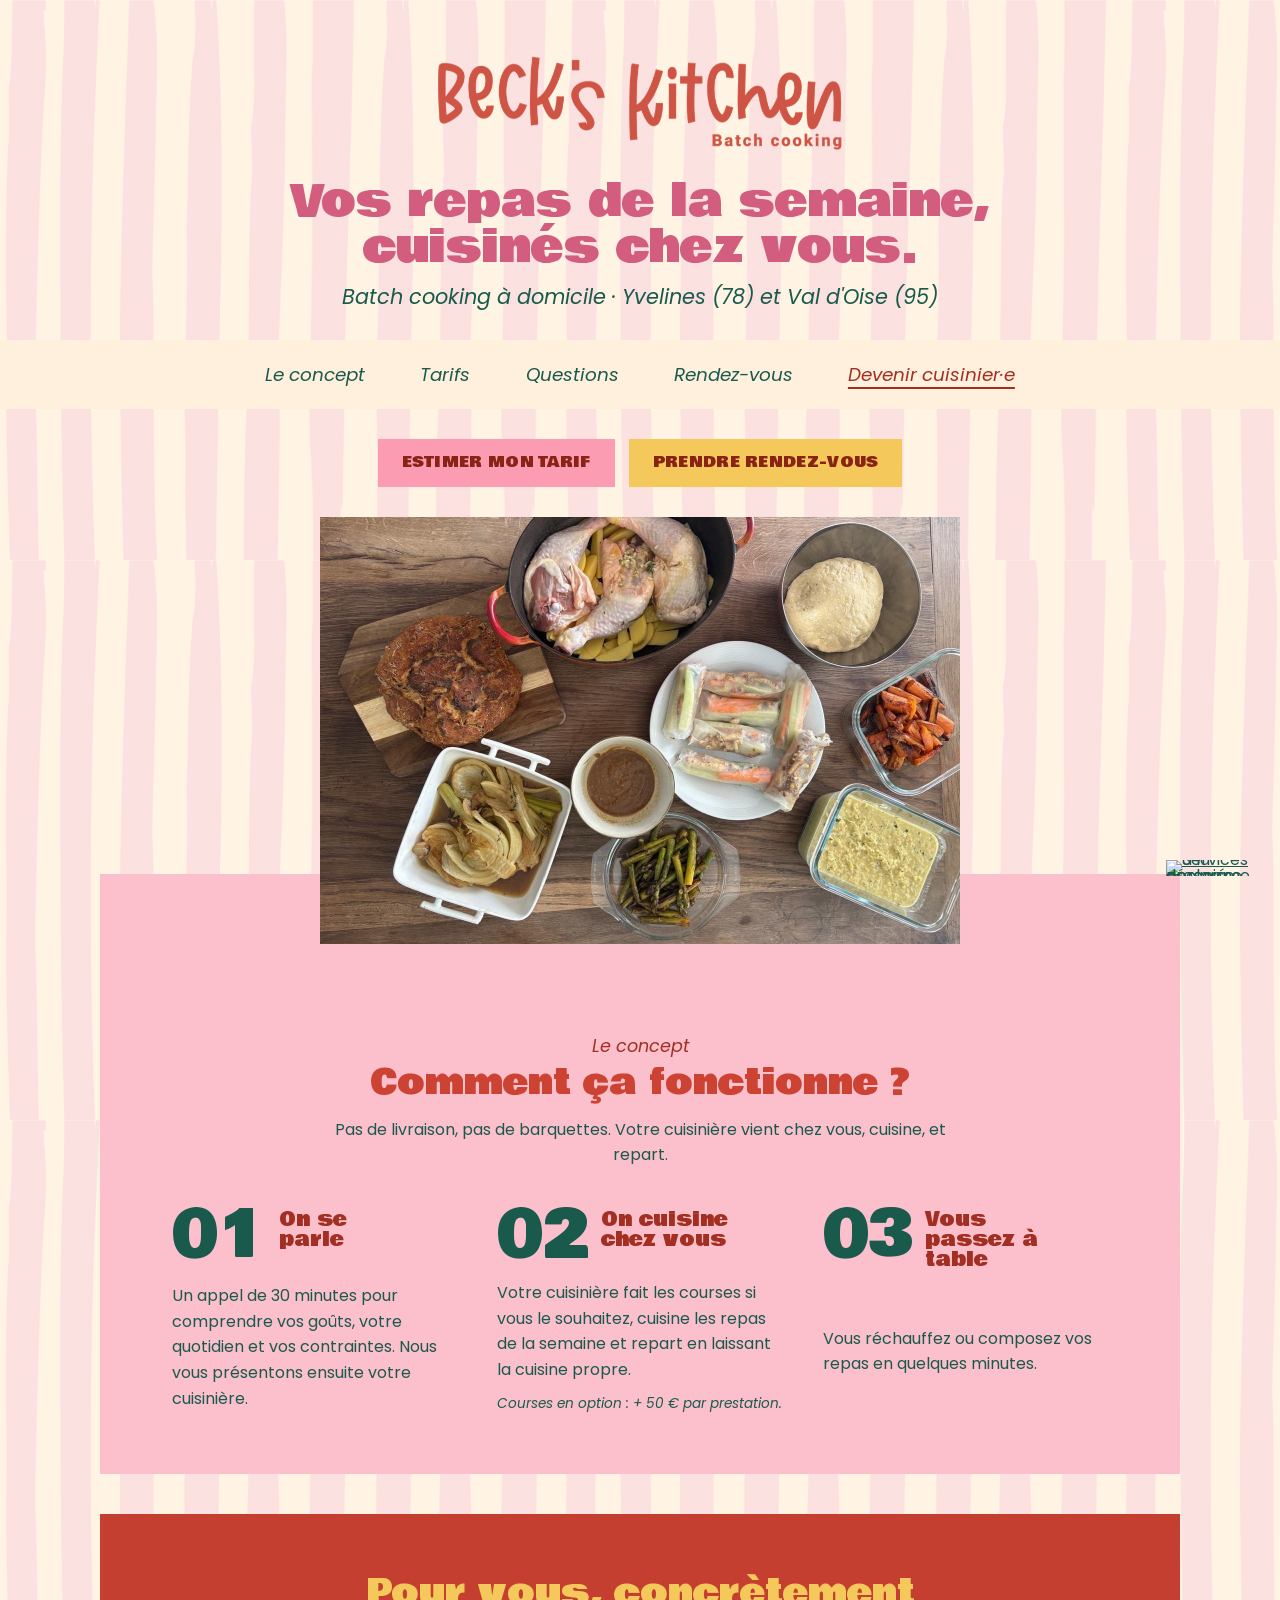
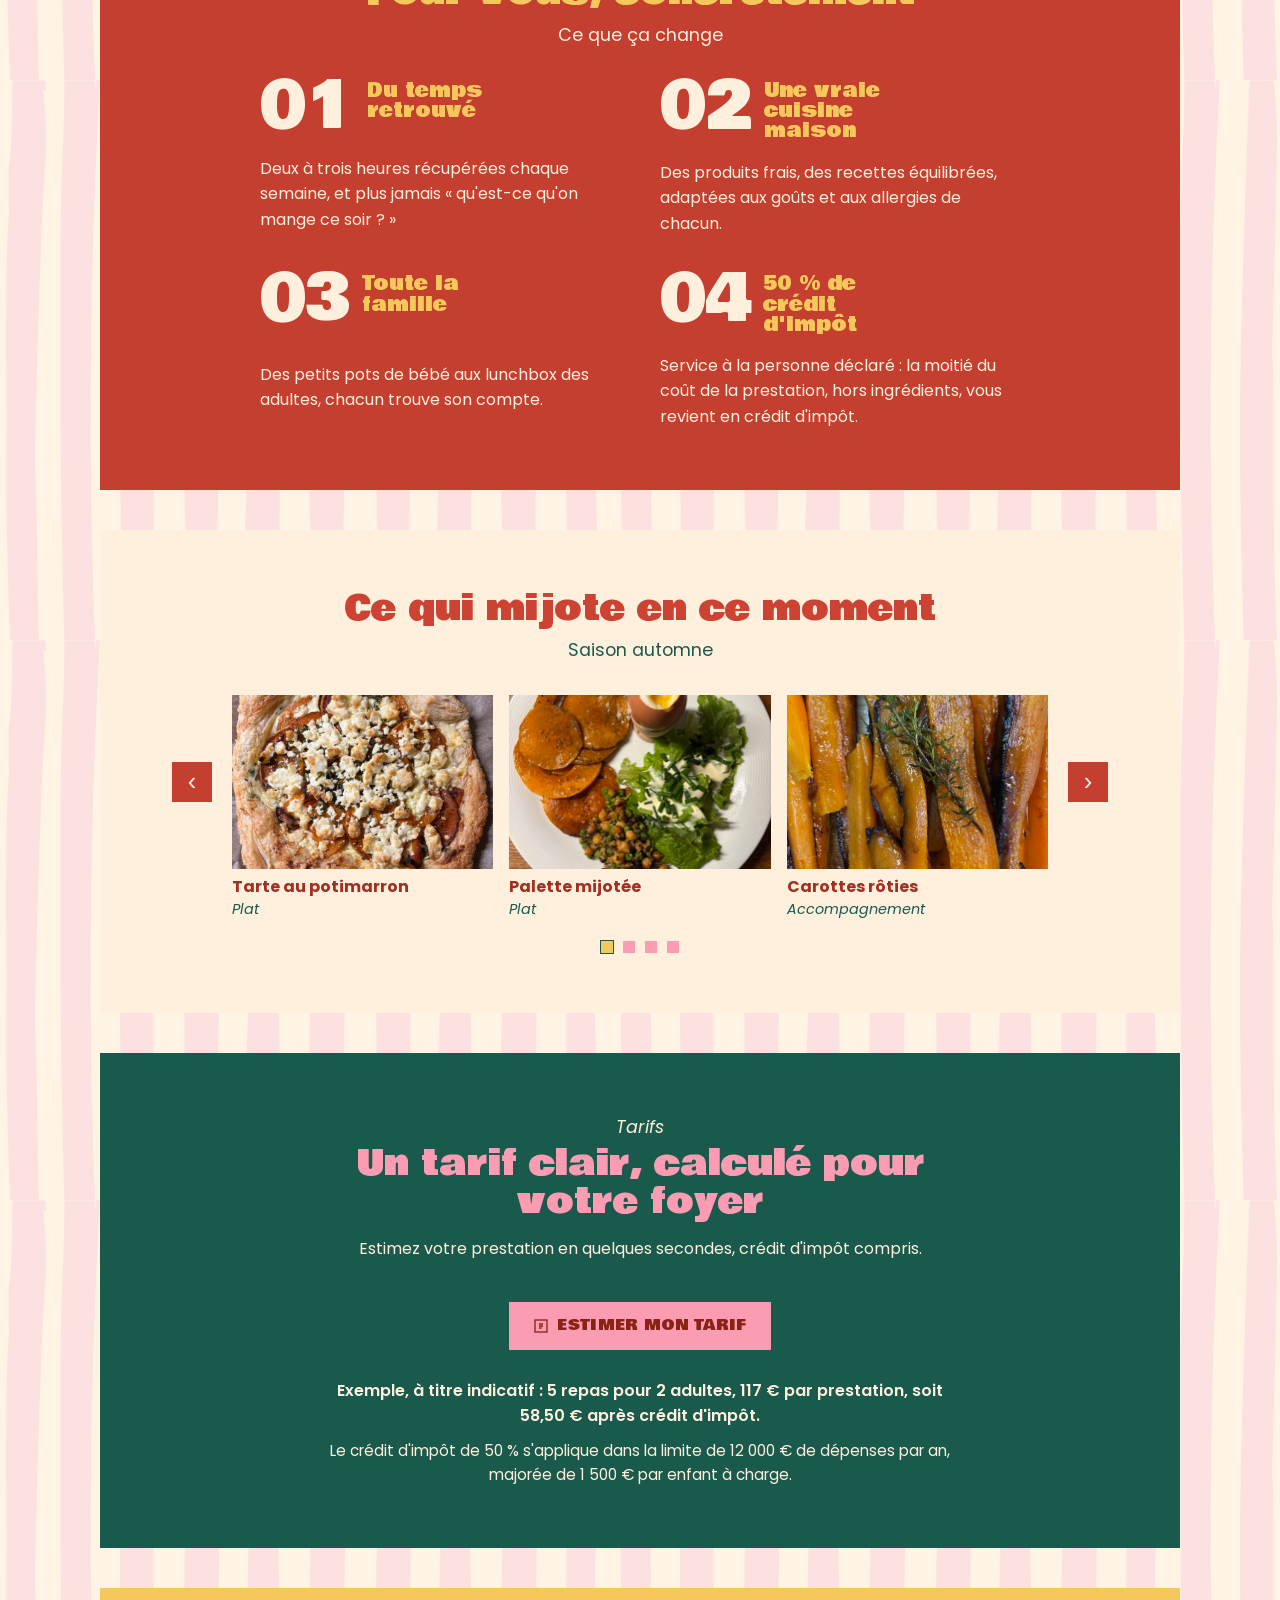
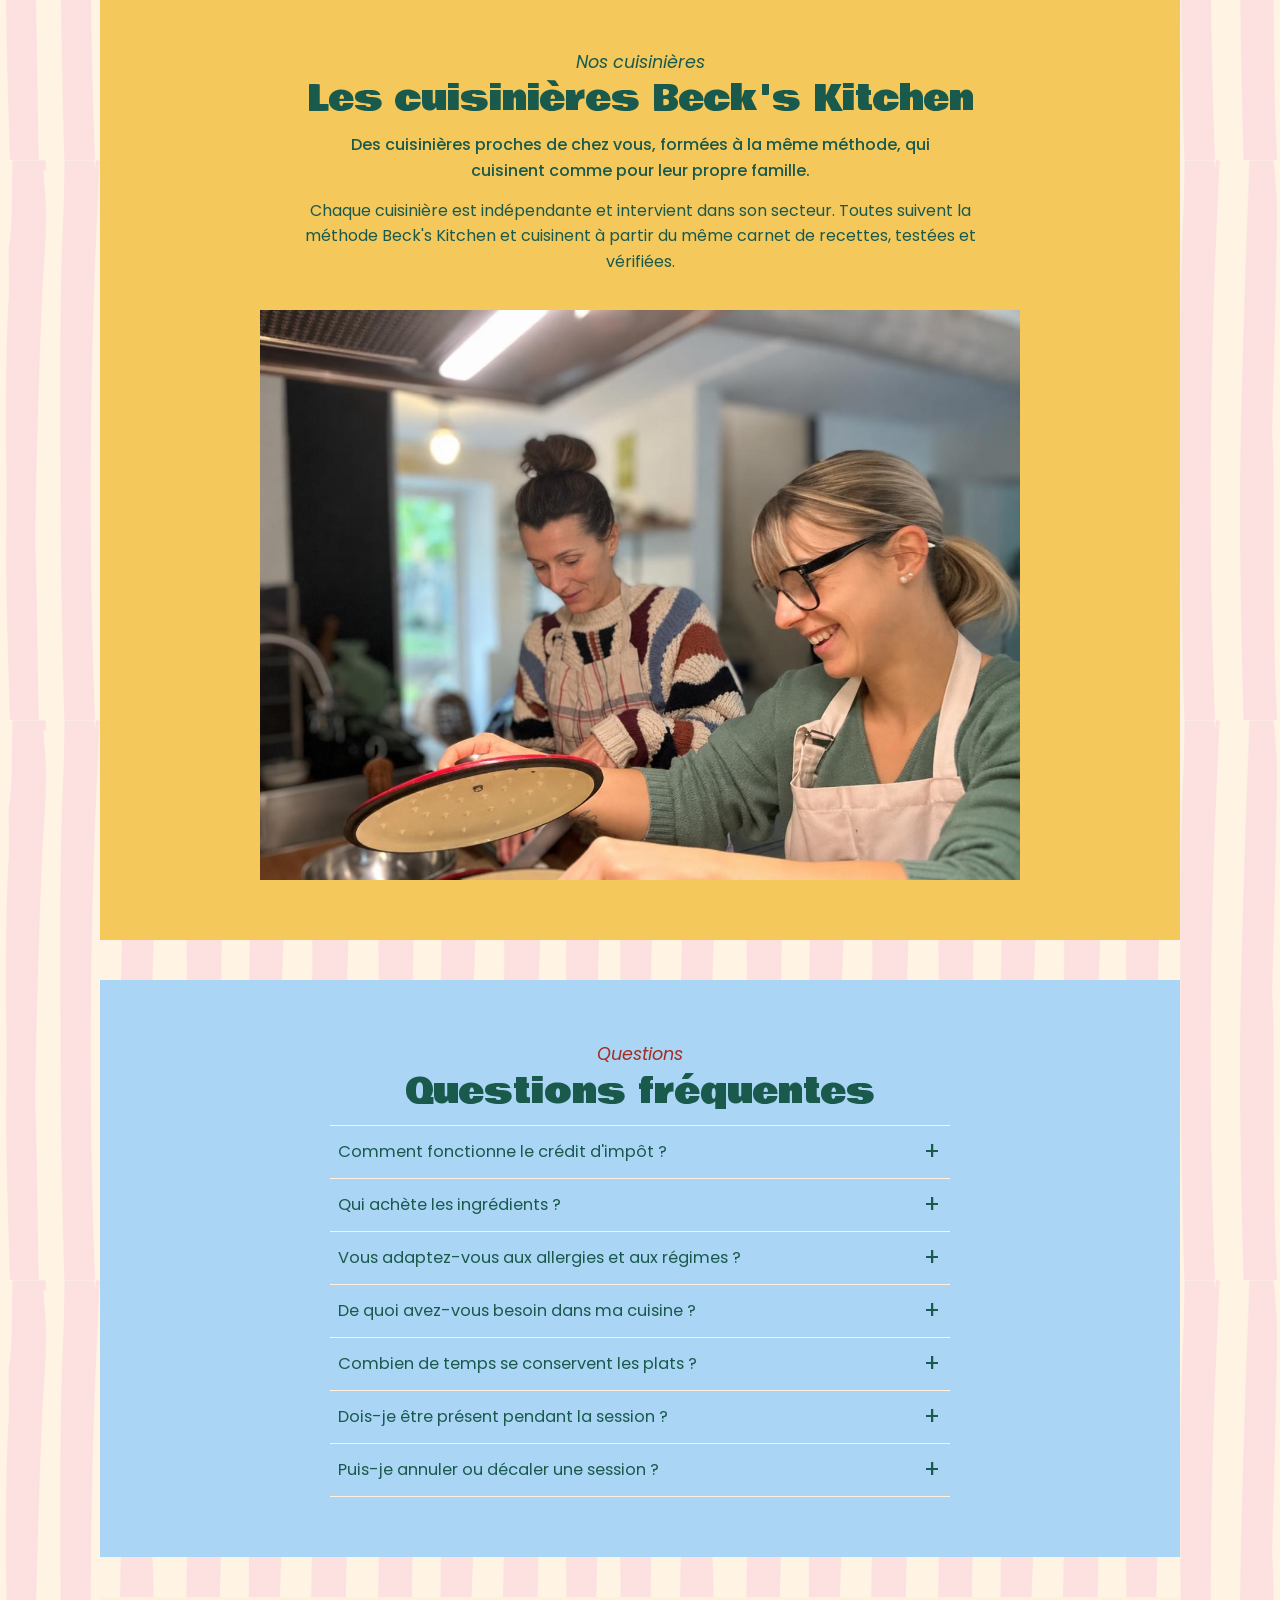
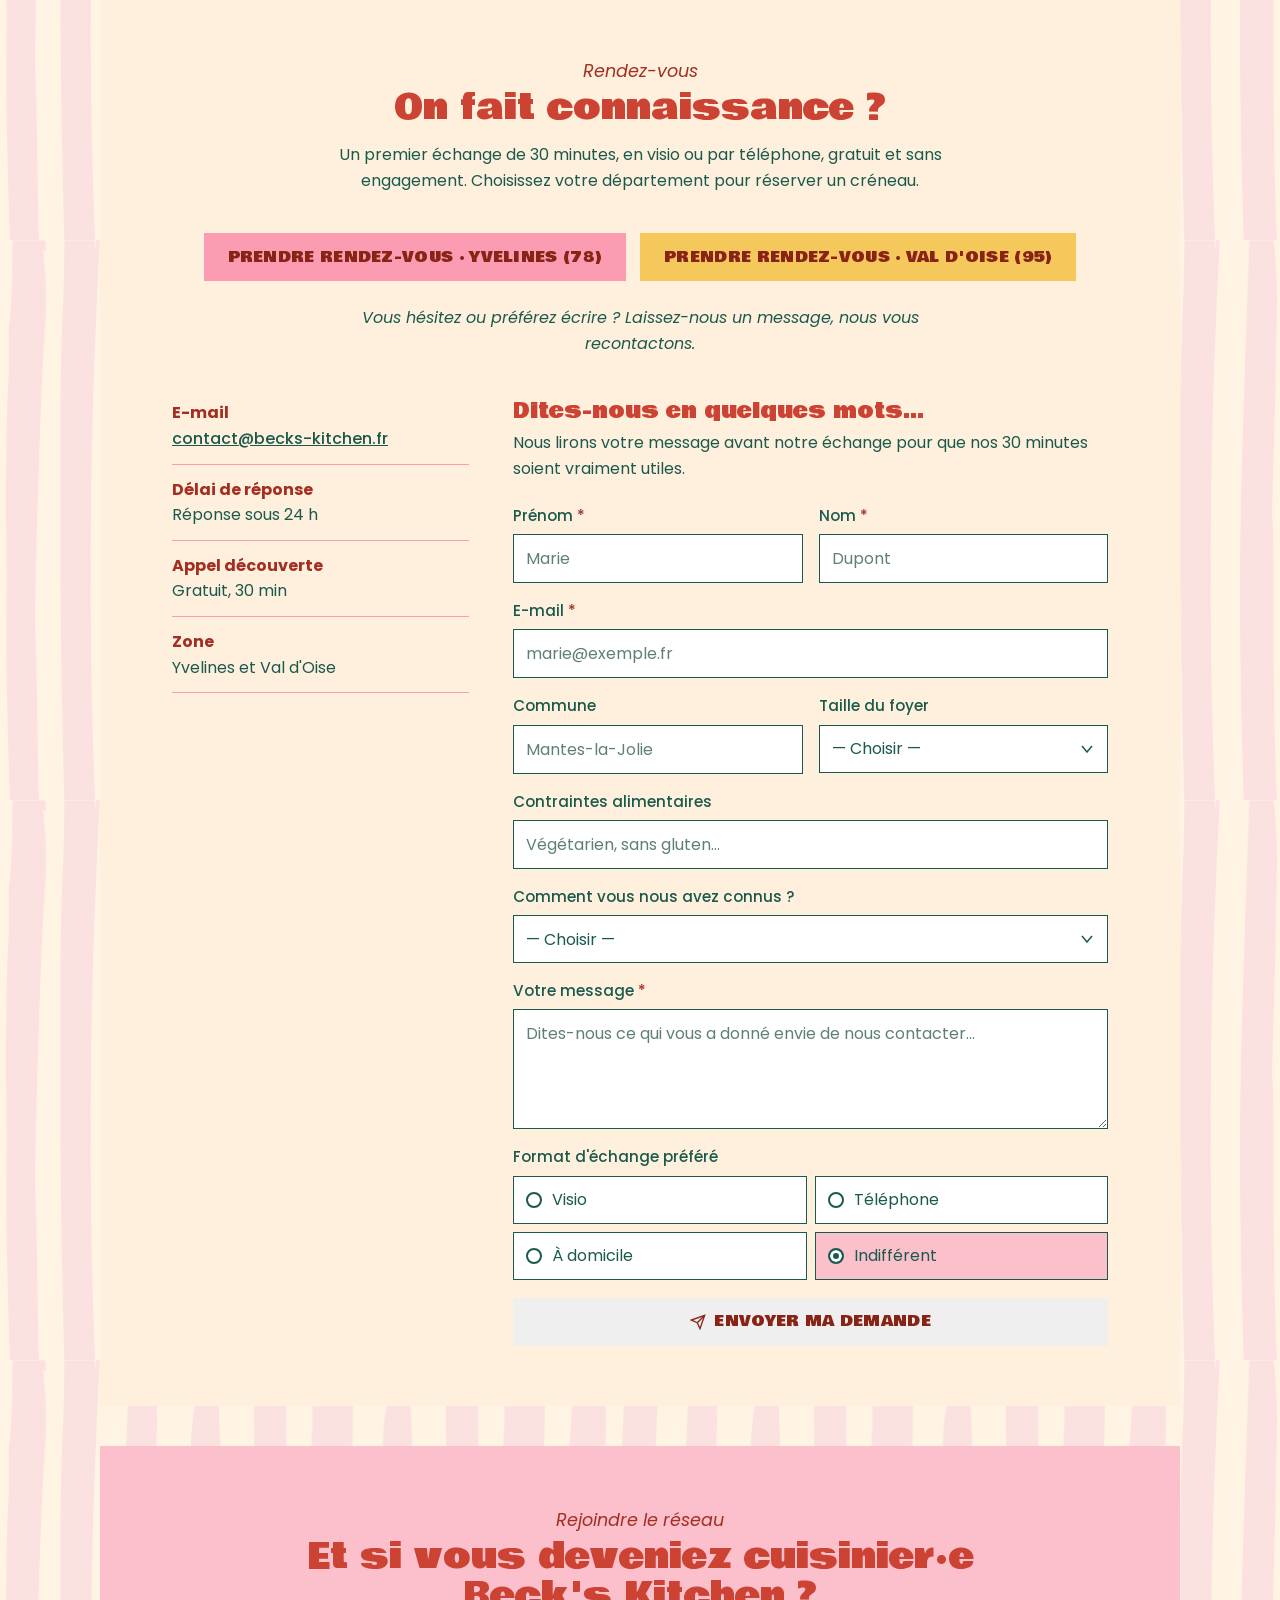
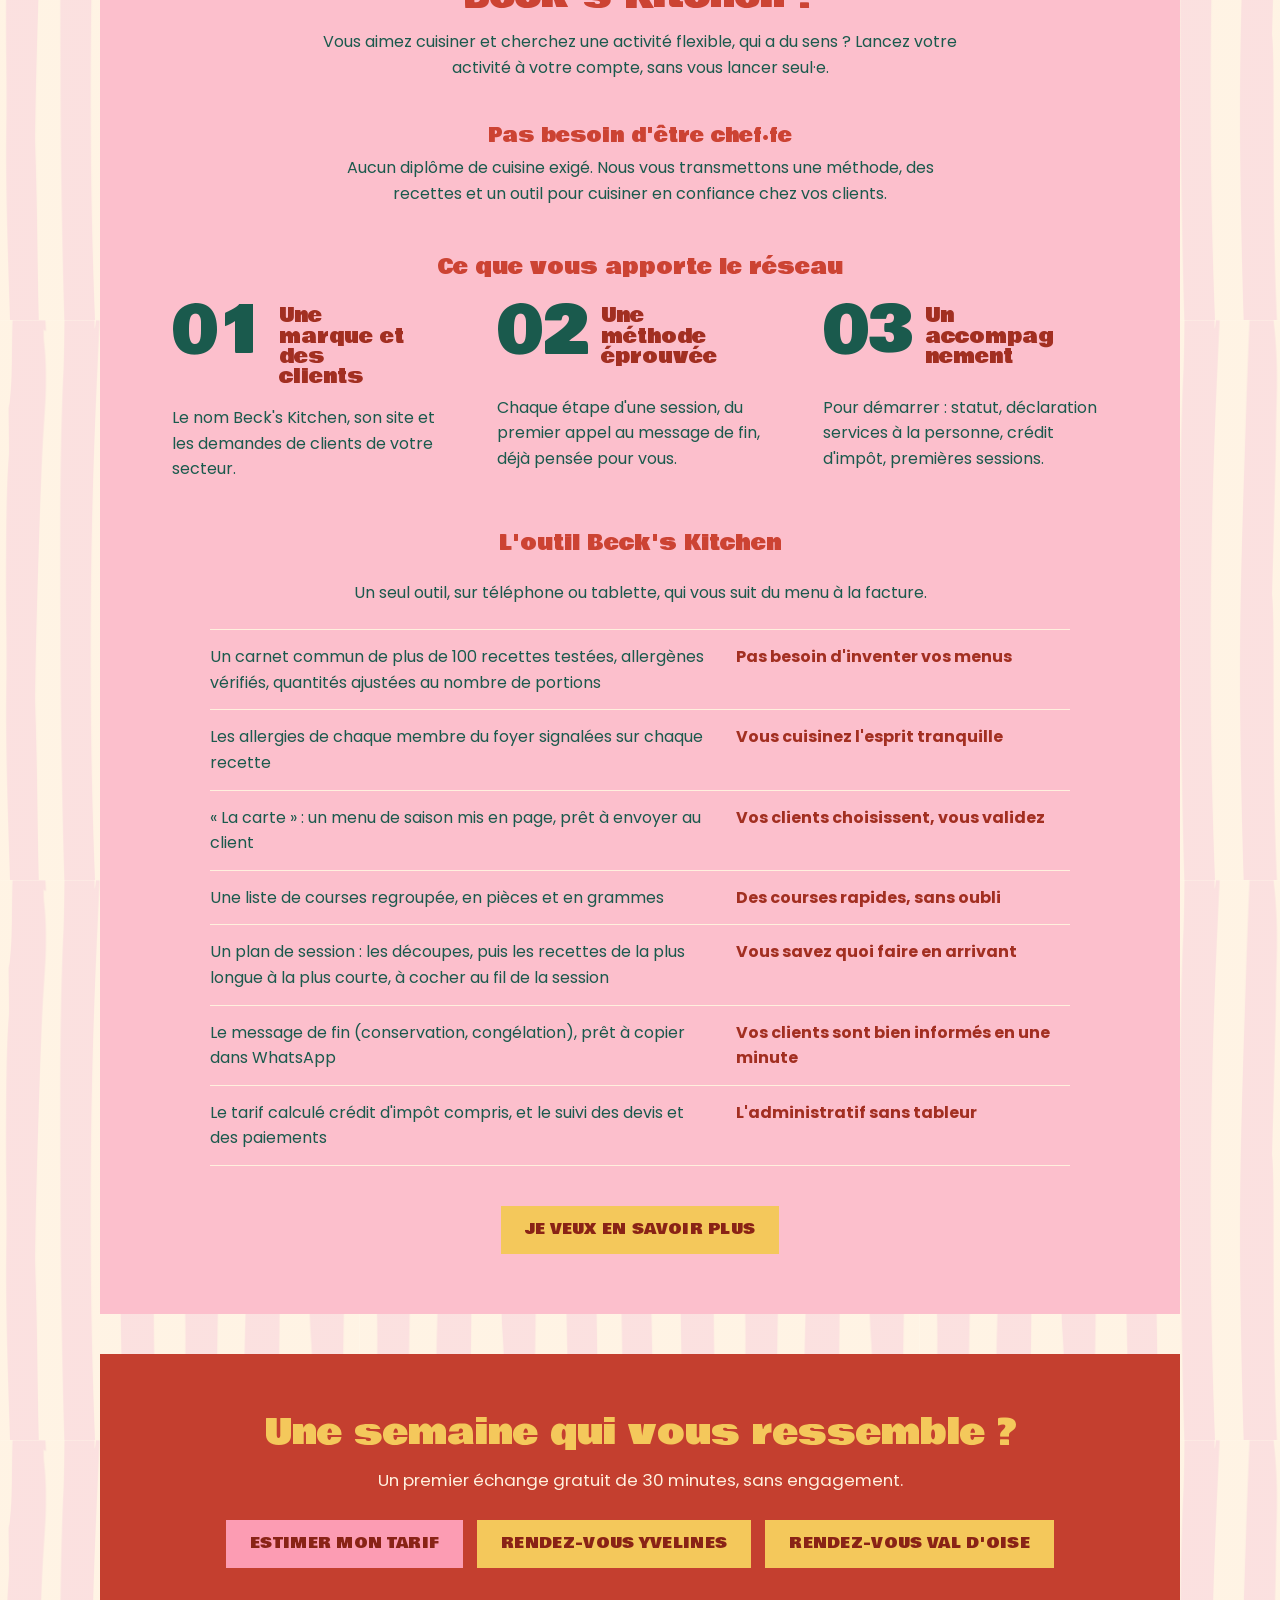
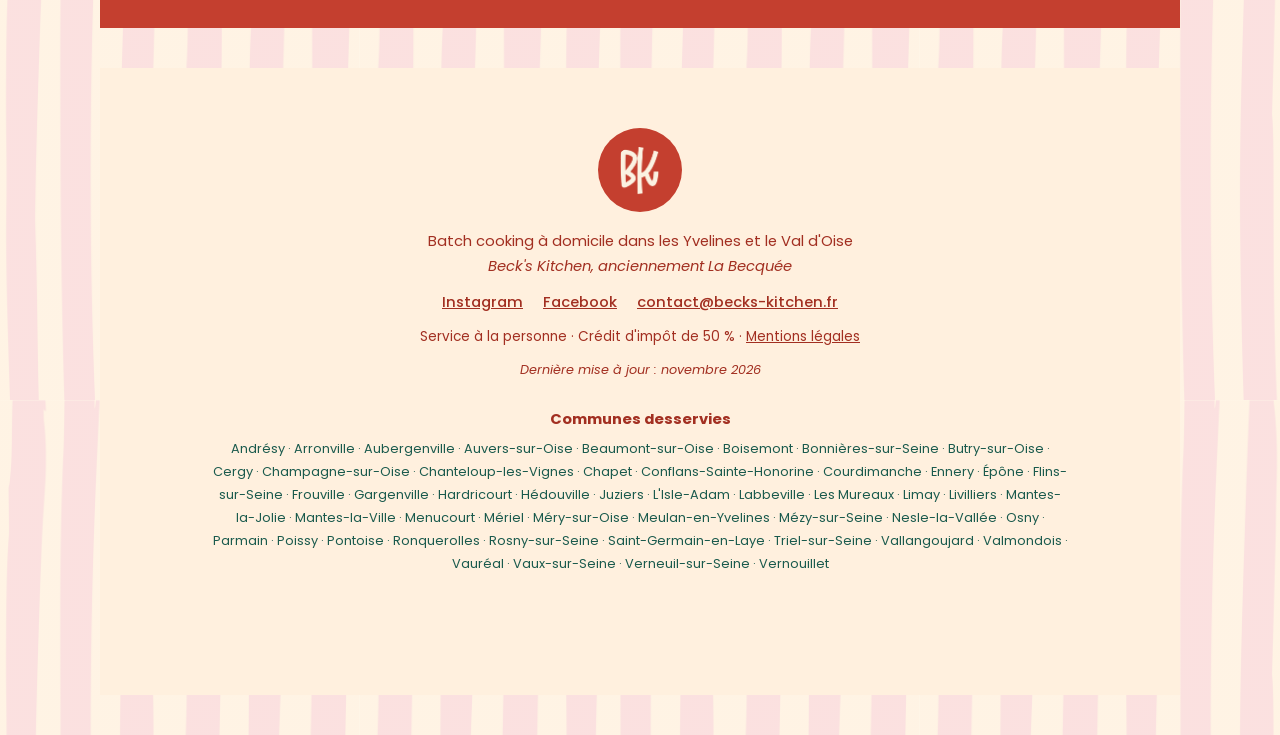
==== commit 127fcc0f: "Étape 5 : exemple de prix en texte fixe et date de mise à jour - Sous le simulateur : « Exemple, à t" ====
--- a/index.html
+++ b/index.html
@@ -5,18 +5,384 @@
 <meta name="viewport" content="width=device-width, initial-scale=1.0">
 <title>Beck's Kitchen · Batch cooking à domicile Yvelines et Val d'Oise</title>
 <meta name="description" content="Batch cooking à domicile en Yvelines (78) et Val d'Oise (95) : nos cuisinières préparent vos repas de la semaine chez vous. Anciennement La Becquée.">
+<!-- À COMPLÉTER : numéro de téléphone (champ "telephone" du LocalBusiness), à ajouter seulement s'il est fourni -->
 <script type="application/ld+json">
 {
   "@context": "https://schema.org",
-  "@type": "LocalBusiness",
-  "name": "Beck's Kitchen",
-  "alternateName": "La Becquée",
-  "description": "Batch cooking à domicile : nos cuisinières préparent vos repas de la semaine chez vous.",
-  "url": "https://beckskitchen.fr/",
-  "email": "contact@becks-kitchen.fr",
-  "areaServed": [
-    { "@type": "AdministrativeArea", "name": "Yvelines (78)" },
-    { "@type": "AdministrativeArea", "name": "Val d'Oise (95)" }
+  "@graph": [
+    {
+      "@type": "LocalBusiness",
+      "@id": "https://beckskitchen.fr/#entreprise",
+      "name": "Beck's Kitchen",
+      "alternateName": "La Becquée",
+      "description": "Batch cooking à domicile : nos cuisinières préparent vos repas de la semaine chez vous.",
+      "url": "https://beckskitchen.fr/",
+      "email": "contact@becks-kitchen.fr",
+      "logo": "https://beckskitchen.fr/images/logos/logo-beckskitchen-1ligne-accroche-rouge.png",
+      "image": "https://beckskitchen.fr/images/hero.jpg",
+      "address": {
+        "@type": "PostalAddress",
+        "addressLocality": "Mézy-sur-Seine",
+        "postalCode": "78250",
+        "addressCountry": "FR"
+      },
+      "founder": {
+        "@type": "Person",
+        "name": "Rébecca Siena"
+      },
+      "areaServed": [
+        {
+          "@type": "AdministrativeArea",
+          "name": "Yvelines (78)"
+        },
+        {
+          "@type": "AdministrativeArea",
+          "name": "Val d'Oise (95)"
+        },
+        {
+          "@type": "City",
+          "name": "Andrésy"
+        },
+        {
+          "@type": "City",
+          "name": "Arronville"
+        },
+        {
+          "@type": "City",
+          "name": "Aubergenville"
+        },
+        {
+          "@type": "City",
+          "name": "Auvers-sur-Oise"
+        },
+        {
+          "@type": "City",
+          "name": "Beaumont-sur-Oise"
+        },
+        {
+          "@type": "City",
+          "name": "Boisemont"
+        },
+        {
+          "@type": "City",
+          "name": "Bonnières-sur-Seine"
+        },
+        {
+          "@type": "City",
+          "name": "Butry-sur-Oise"
+        },
+        {
+          "@type": "City",
+          "name": "Cergy"
+        },
+        {
+          "@type": "City",
+          "name": "Champagne-sur-Oise"
+        },
+        {
+          "@type": "City",
+          "name": "Chanteloup-les-Vignes"
+        },
+        {
+          "@type": "City",
+          "name": "Chapet"
+        },
+        {
+          "@type": "City",
+          "name": "Conflans-Sainte-Honorine"
+        },
+        {
+          "@type": "City",
+          "name": "Courdimanche"
+        },
+        {
+          "@type": "City",
+          "name": "Ennery"
+        },
+        {
+          "@type": "City",
+          "name": "Épône"
+        },
+        {
+          "@type": "City",
+          "name": "Flins-sur-Seine"
+        },
+        {
+          "@type": "City",
+          "name": "Frouville"
+        },
+        {
+          "@type": "City",
+          "name": "Gargenville"
+        },
+        {
+          "@type": "City",
+          "name": "Hardricourt"
+        },
+        {
+          "@type": "City",
+          "name": "Hédouville"
+        },
+        {
+          "@type": "City",
+          "name": "Juziers"
+        },
+        {
+          "@type": "City",
+          "name": "L'Isle-Adam"
+        },
+        {
+          "@type": "City",
+          "name": "Labbeville"
+        },
+        {
+          "@type": "City",
+          "name": "Les Mureaux"
+        },
+        {
+          "@type": "City",
+          "name": "Limay"
+        },
+        {
+          "@type": "City",
+          "name": "Livilliers"
+        },
+        {
+          "@type": "City",
+          "name": "Mantes-la-Jolie"
+        },
+        {
+          "@type": "City",
+          "name": "Mantes-la-Ville"
+        },
+        {
+          "@type": "City",
+          "name": "Menucourt"
+        },
+        {
+          "@type": "City",
+          "name": "Mériel"
+        },
+        {
+          "@type": "City",
+          "name": "Méry-sur-Oise"
+        },
+        {
+          "@type": "City",
+          "name": "Meulan-en-Yvelines"
+        },
+        {
+          "@type": "City",
+          "name": "Mézy-sur-Seine"
+        },
+        {
+          "@type": "City",
+          "name": "Nesle-la-Vallée"
+        },
+        {
+          "@type": "City",
+          "name": "Osny"
+        },
+        {
+          "@type": "City",
+          "name": "Parmain"
+        },
+        {
+          "@type": "City",
+          "name": "Poissy"
+        },
+        {
+          "@type": "City",
+          "name": "Pontoise"
+        },
+        {
+          "@type": "City",
+          "name": "Ronquerolles"
+        },
+        {
+          "@type": "City",
+          "name": "Rosny-sur-Seine"
+        },
+        {
+          "@type": "City",
+          "name": "Saint-Germain-en-Laye"
+        },
+        {
+          "@type": "City",
+          "name": "Triel-sur-Seine"
+        },
+        {
+          "@type": "City",
+          "name": "Vallangoujard"
+        },
+        {
+          "@type": "City",
+          "name": "Valmondois"
+        },
+        {
+          "@type": "City",
+          "name": "Vauréal"
+        },
+        {
+          "@type": "City",
+          "name": "Vaux-sur-Seine"
+        },
+        {
+          "@type": "City",
+          "name": "Verneuil-sur-Seine"
+        },
+        {
+          "@type": "City",
+          "name": "Vernouillet"
+        }
+      ],
+      "priceRange": "À partir de 83,50 € par prestation, à titre indicatif",
+      "sameAs": [
+        "https://www.instagram.com/beckskitchen_batchcooking/",
+        "https://www.facebook.com/beckskitchen/"
+      ]
+    },
+    {
+      "@type": "Service",
+      "@id": "https://beckskitchen.fr/#service",
+      "name": "Batch cooking à domicile",
+      "serviceType": "Batch cooking à domicile",
+      "description": "Une cuisinière vient chez vous, prépare les repas de la semaine dans votre cuisine et repart en laissant la cuisine propre. Service à la personne déclaré : 50 % de crédit d'impôt.",
+      "provider": {
+        "@id": "https://beckskitchen.fr/#entreprise"
+      },
+      "areaServed": [
+        {
+          "@type": "AdministrativeArea",
+          "name": "Yvelines (78)"
+        },
+        {
+          "@type": "AdministrativeArea",
+          "name": "Val d'Oise (95)"
+        }
+      ],
+      "offers": [
+        {
+          "@type": "Offer",
+          "name": "5 repas pour 1 personne",
+          "price": "83.50",
+          "priceCurrency": "EUR",
+          "description": "À titre indicatif : chaque cuisinière fixe ses prix et confirme le tarif par un devis gratuit après l'appel découverte. 50 % du montant est rendu en crédit d'impôt."
+        },
+        {
+          "@type": "Offer",
+          "name": "5 repas pour 2 adultes",
+          "price": "117.00",
+          "priceCurrency": "EUR",
+          "description": "À titre indicatif : chaque cuisinière fixe ses prix et confirme le tarif par un devis gratuit après l'appel découverte. 50 % du montant est rendu en crédit d'impôt."
+        },
+        {
+          "@type": "Offer",
+          "name": "5 repas pour 2 adultes et 2 enfants",
+          "price": "183.50",
+          "priceCurrency": "EUR",
+          "description": "À titre indicatif : chaque cuisinière fixe ses prix et confirme le tarif par un devis gratuit après l'appel découverte. 50 % du montant est rendu en crédit d'impôt."
+        },
+        {
+          "@type": "Offer",
+          "name": "Option courses",
+          "price": "50.00",
+          "priceCurrency": "EUR",
+          "description": "Par prestation, hors prix des ingrédients. À titre indicatif : chaque cuisinière fixe ses prix et confirme le tarif par un devis gratuit après l'appel découverte. 50 % du montant est rendu en crédit d'impôt."
+        },
+        {
+          "@type": "Offer",
+          "name": "Option petits pots bébé",
+          "price": "50.00",
+          "priceCurrency": "EUR",
+          "description": "Par prestation. À titre indicatif : chaque cuisinière fixe ses prix et confirme le tarif par un devis gratuit après l'appel découverte. 50 % du montant est rendu en crédit d'impôt."
+        },
+        {
+          "@type": "Offer",
+          "name": "Option petit-déjeuner et goûters",
+          "priceCurrency": "EUR",
+          "priceSpecification": {
+            "@type": "PriceSpecification",
+            "minPrice": "20.00",
+            "maxPrice": "50.00",
+            "priceCurrency": "EUR"
+          },
+          "description": "Selon la taille du foyer. À titre indicatif : chaque cuisinière fixe ses prix et confirme le tarif par un devis gratuit après l'appel découverte. 50 % du montant est rendu en crédit d'impôt."
+        }
+      ]
+    },
+    {
+      "@type": "FAQPage",
+      "@id": "https://beckskitchen.fr/#faq",
+      "mainEntity": [
+        {
+          "@type": "Question",
+          "name": "Comment fonctionne le crédit d'impôt ?",
+          "acceptedAnswer": {
+            "@type": "Answer",
+            "text": "Nos cuisinières sont des organismes de services à la personne déclarés. 50 % du coût de la prestation vous est rendu en crédit d'impôt, dans la limite de 12 000 € de dépenses par an, majorée de 1 500 € par enfant à charge (15 000 € au plus). Vous recevez une attestation fiscale chaque année."
+          }
+        },
+        {
+          "@type": "Question",
+          "name": "Qui achète les ingrédients ?",
+          "acceptedAnswer": {
+            "@type": "Answer",
+            "text": "Vous faites les courses vous-même avec la liste que nous vous envoyons, ou votre cuisinière s'en charge pour 50 € par prestation, hors prix des ingrédients."
+          }
+        },
+        {
+          "@type": "Question",
+          "name": "Vous adaptez-vous aux allergies et aux régimes ?",
+          "acceptedAnswer": {
+            "@type": "Answer",
+            "text": "Oui. Tout est noté lors de l'appel découverte, pour chaque membre du foyer : allergies, régimes, goûts et dégoûts. Les menus sont construits à partir de là."
+          }
+        },
+        {
+          "@type": "Question",
+          "name": "De quoi avez-vous besoin dans ma cuisine ?",
+          "acceptedAnswer": {
+            "@type": "Answer",
+            "text": "Une cuisine équipée classique : plaques, four, quelques casseroles. Pour la première session, nous apportons des boîtes de conservation si besoin. Pour les suivantes, il vous suffira d'en avoir assez chez vous."
+          }
+        },
+        {
+          "@type": "Question",
+          "name": "Combien de temps se conservent les plats ?",
+          "acceptedAnswer": {
+            "@type": "Answer",
+            "text": "De 2 à 4 jours au réfrigérateur selon les plats. Après chaque prestation, vous recevez les instructions de conservation."
+          }
+        },
+        {
+          "@type": "Question",
+          "name": "Dois-je être présent pendant la session ?",
+          "acceptedAnswer": {
+            "@type": "Answer",
+            "text": "Pour la première session, c'est préférable : nous faisons connaissance avec vous et avec votre cuisine. Ensuite, vous pouvez nous confier vos clés et nous travaillons en toute autonomie."
+          }
+        },
+        {
+          "@type": "Question",
+          "name": "Puis-je annuler ou décaler une session ?",
+          "acceptedAnswer": {
+            "@type": "Answer",
+            "text": "Oui : vous pouvez décaler une session jusqu'à 48 heures avant, et l'annuler jusqu'à une semaine avant."
+          }
+        }
+      ]
+    },
+    {
+      "@type": "WebSite",
+      "@id": "https://beckskitchen.fr/#site",
+      "url": "https://beckskitchen.fr/",
+      "name": "Beck's Kitchen",
+      "inLanguage": "fr-FR",
+      "publisher": {
+        "@id": "https://beckskitchen.fr/#entreprise"
+      }
+    }
   ]
 }
 </script>
@@ -205,6 +571,8 @@
         </div>
       </div>
     </div>
+    <!-- Exemple en texte fixe, lisible par les moteurs de recherche et les IA (chiffres du simulateur) -->
+    <p class="sim-exemple">Exemple, à titre indicatif : 5 repas pour 2 adultes, 117 € par prestation, soit 58,50 € après crédit d'impôt.</p>
     <p class="sim-mention">Le crédit d'impôt de 50 % s'applique dans la limite de 12 000 € de dépenses par an, majorée de 1 500 € par enfant à charge.</p>
   </div>
 </section>
@@ -366,6 +734,7 @@
       <a href="mailto:contact@becks-kitchen.fr">contact@becks-kitchen.fr</a>
     </p>
     <p class="pied-mentions">Service à la personne · Crédit d'impôt de 50 % · <a href="mentions-legales.html">Mentions légales</a></p>
+    <p class="pied-maj">Dernière mise à jour : novembre 2026</p>
     <p class="pied-communes"><strong>Communes desservies</strong>Andrésy · Arronville · Aubergenville · Auvers-sur-Oise · Beaumont-sur-Oise · Boisemont · Bonnières-sur-Seine · Butry-sur-Oise · Cergy · Champagne-sur-Oise · Chanteloup-les-Vignes · Chapet · Conflans-Sainte-Honorine · Courdimanche · Ennery · Épône · Flins-sur-Seine · Frouville · Gargenville · Hardricourt · Hédouville · Juziers · L'Isle-Adam · Labbeville · Les Mureaux · Limay · Livilliers · Mantes-la-Jolie · Mantes-la-Ville · Menucourt · Mériel · Méry-sur-Oise · Meulan-en-Yvelines · Mézy-sur-Seine · Nesle-la-Vallée · Osny · Parmain · Poissy · Pontoise · Ronquerolles · Rosny-sur-Seine · Saint-Germain-en-Laye · Triel-sur-Seine · Vallangoujard · Valmondois · Vauréal · Vaux-sur-Seine · Verneuil-sur-Seine · Vernouillet</p>
   </div>
 </footer>
--- a/style.css
+++ b/style.css
@@ -259,6 +259,8 @@
 .sw-note { padding: 10px 0 0; font-size: .9rem; font-style: italic; }
 .sw-note:empty { display: none; }
 .sim-mention { margin-top: 28px; font-size: .95rem; }
+.sim-exemple { margin-top: 28px; font-weight: 600; color: var(--creme); }
+.sim-exemple + .sim-mention { margin-top: 10px; }
 
 /* ── Nos cuisinières ── */
 .cuisinieres-texte { max-width: 700px; margin: 0 auto 36px; }
@@ -348,6 +350,7 @@
 .pied-liens { display: flex; flex-wrap: wrap; justify-content: center; gap: 4px 20px; font-weight: 500; }
 .pied a { color: var(--rouge-texte); }
 .pied-mentions { font-size: .85rem; }
+.pied-maj { font-size: .8rem; font-style: italic; }
 .pied-communes { font-size: .8rem; line-height: 1.8; margin-top: 14px; color: var(--vert); }
 .pied-communes strong { display: block; font-weight: 700; color: var(--rouge-texte); font-size: .92rem; margin-bottom: 4px; }
 
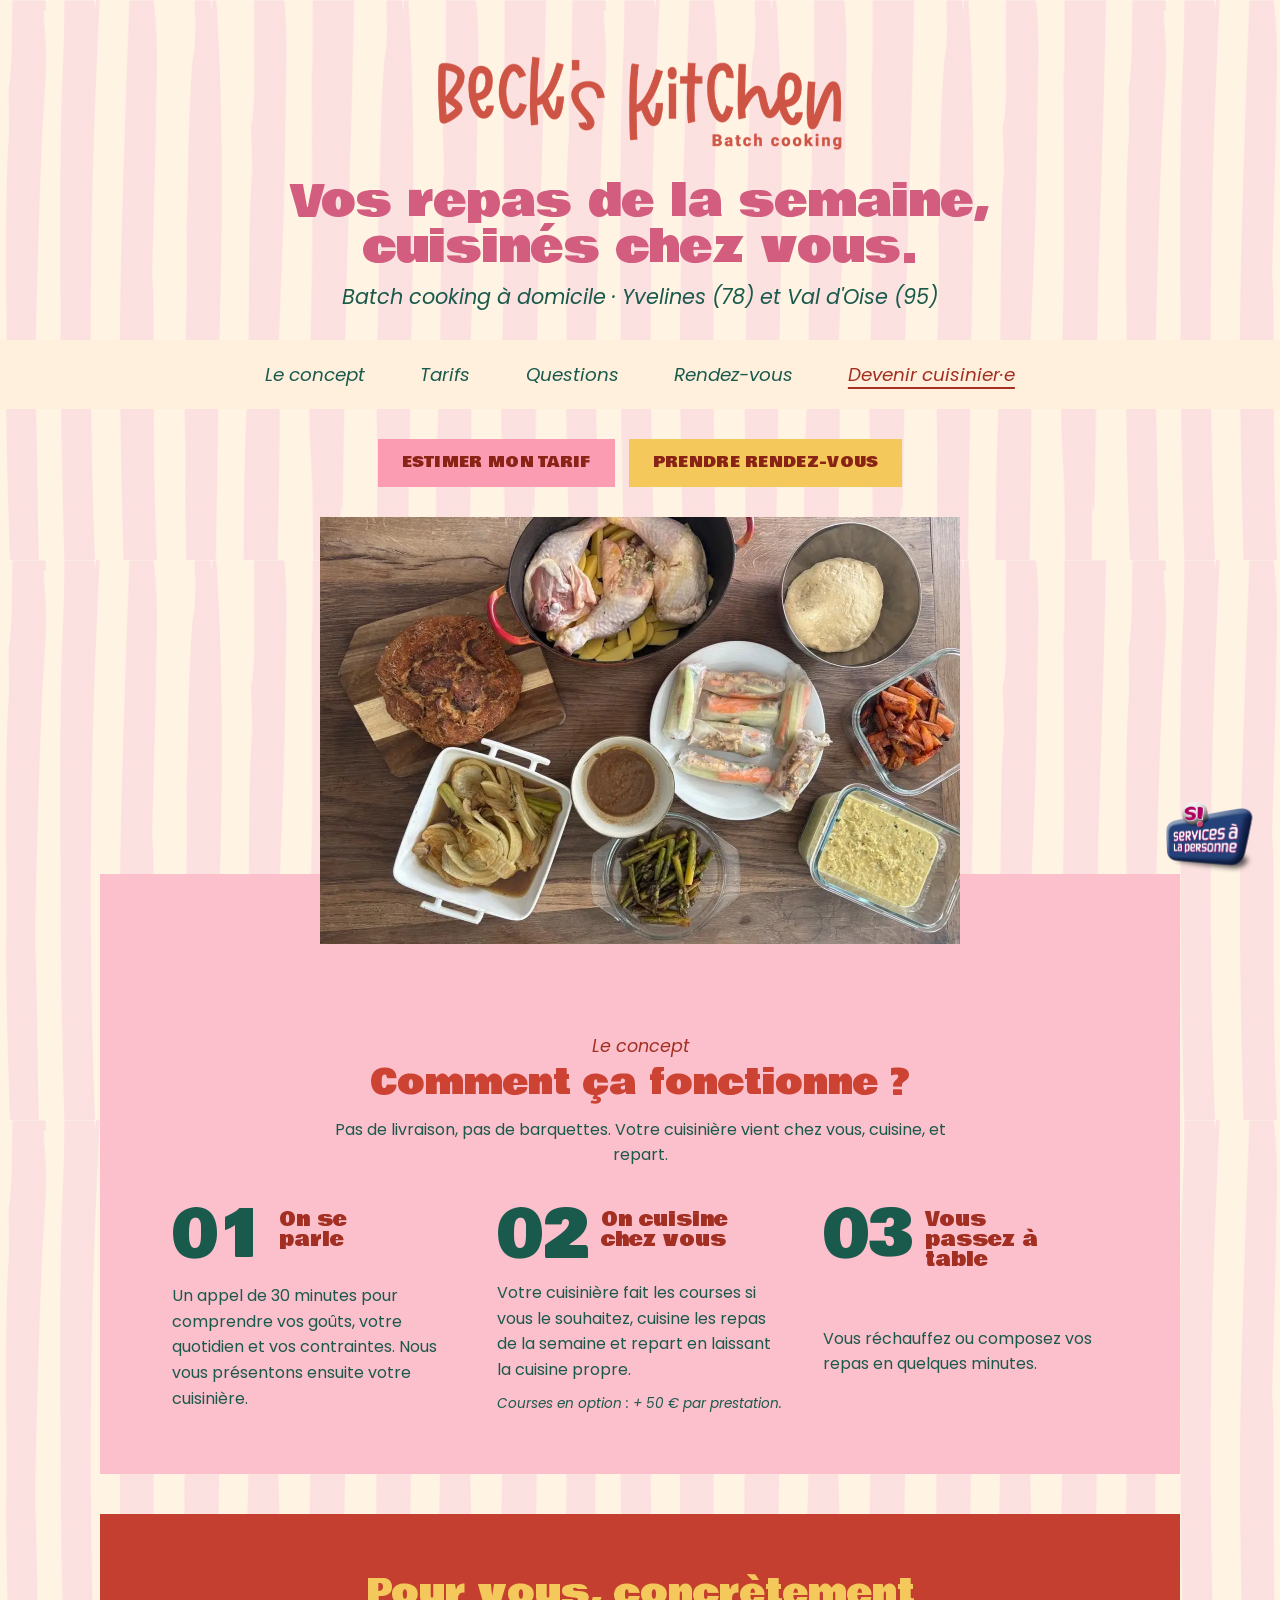
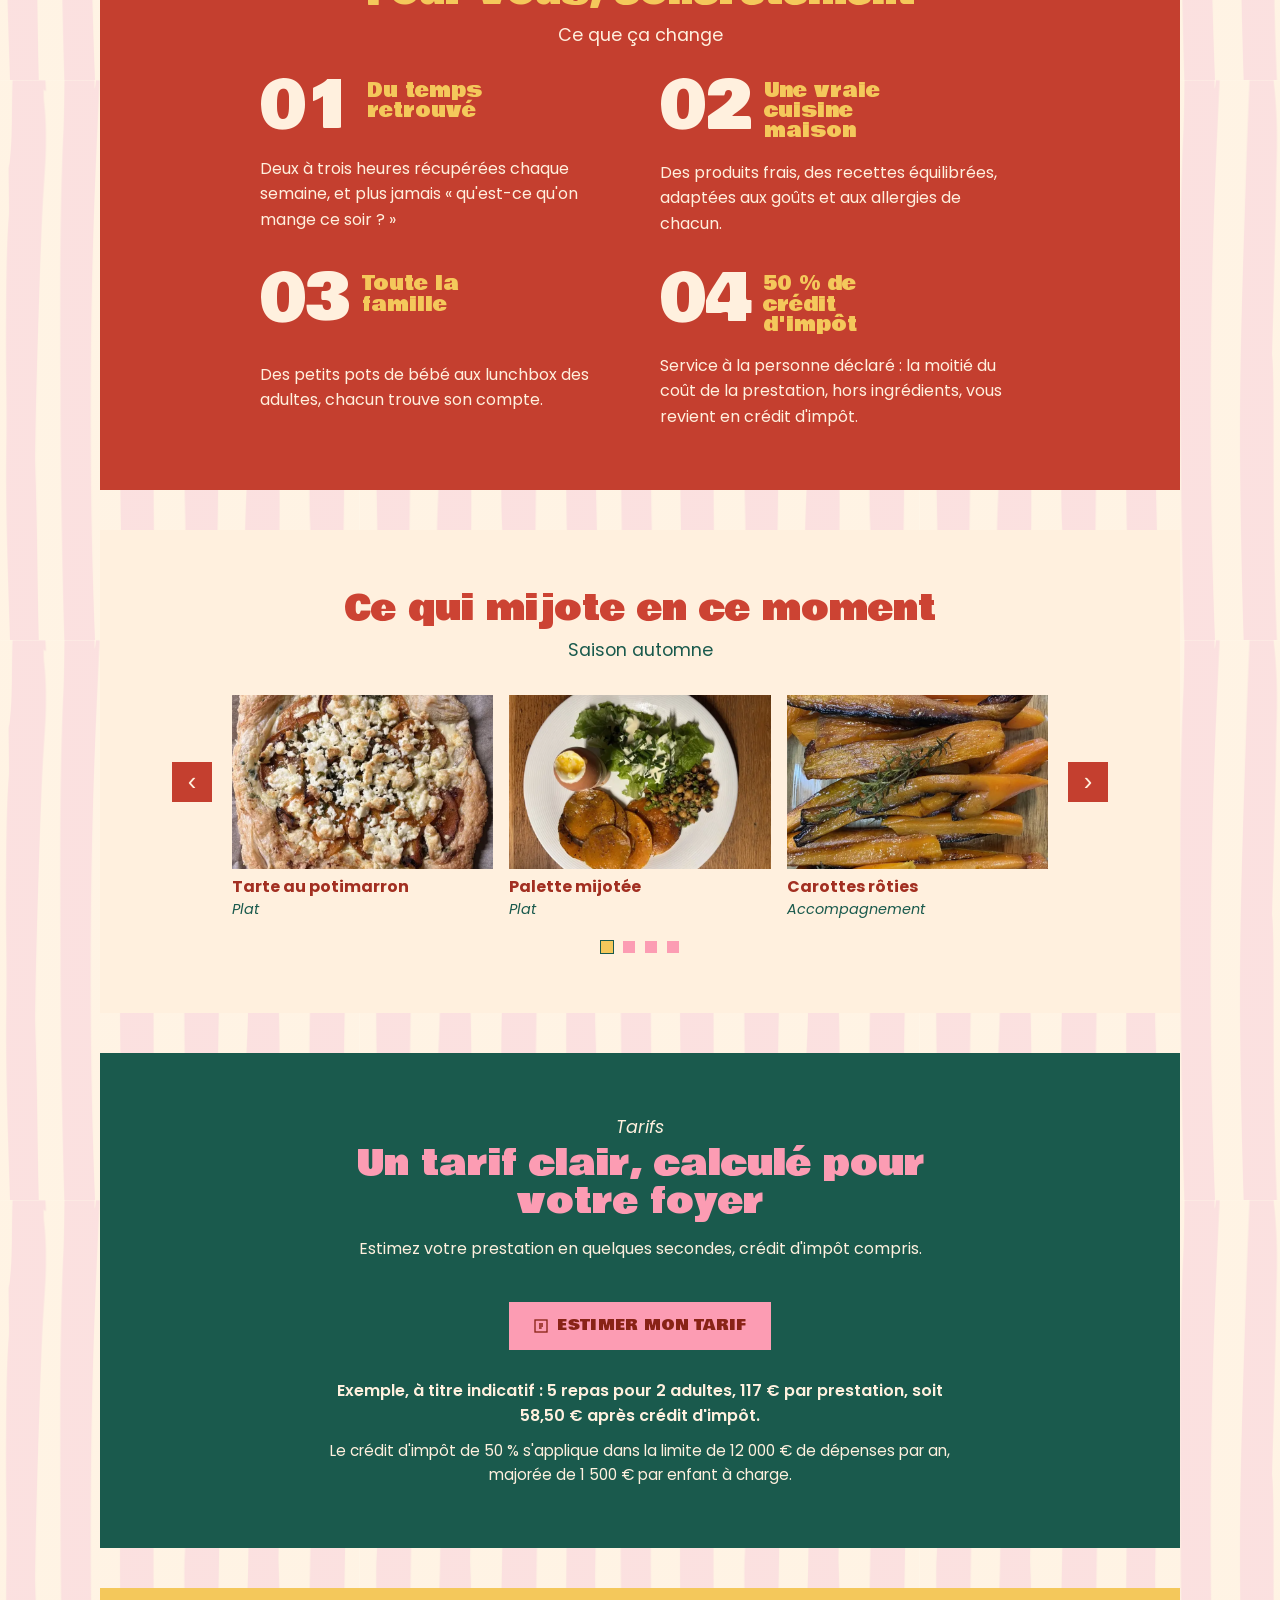
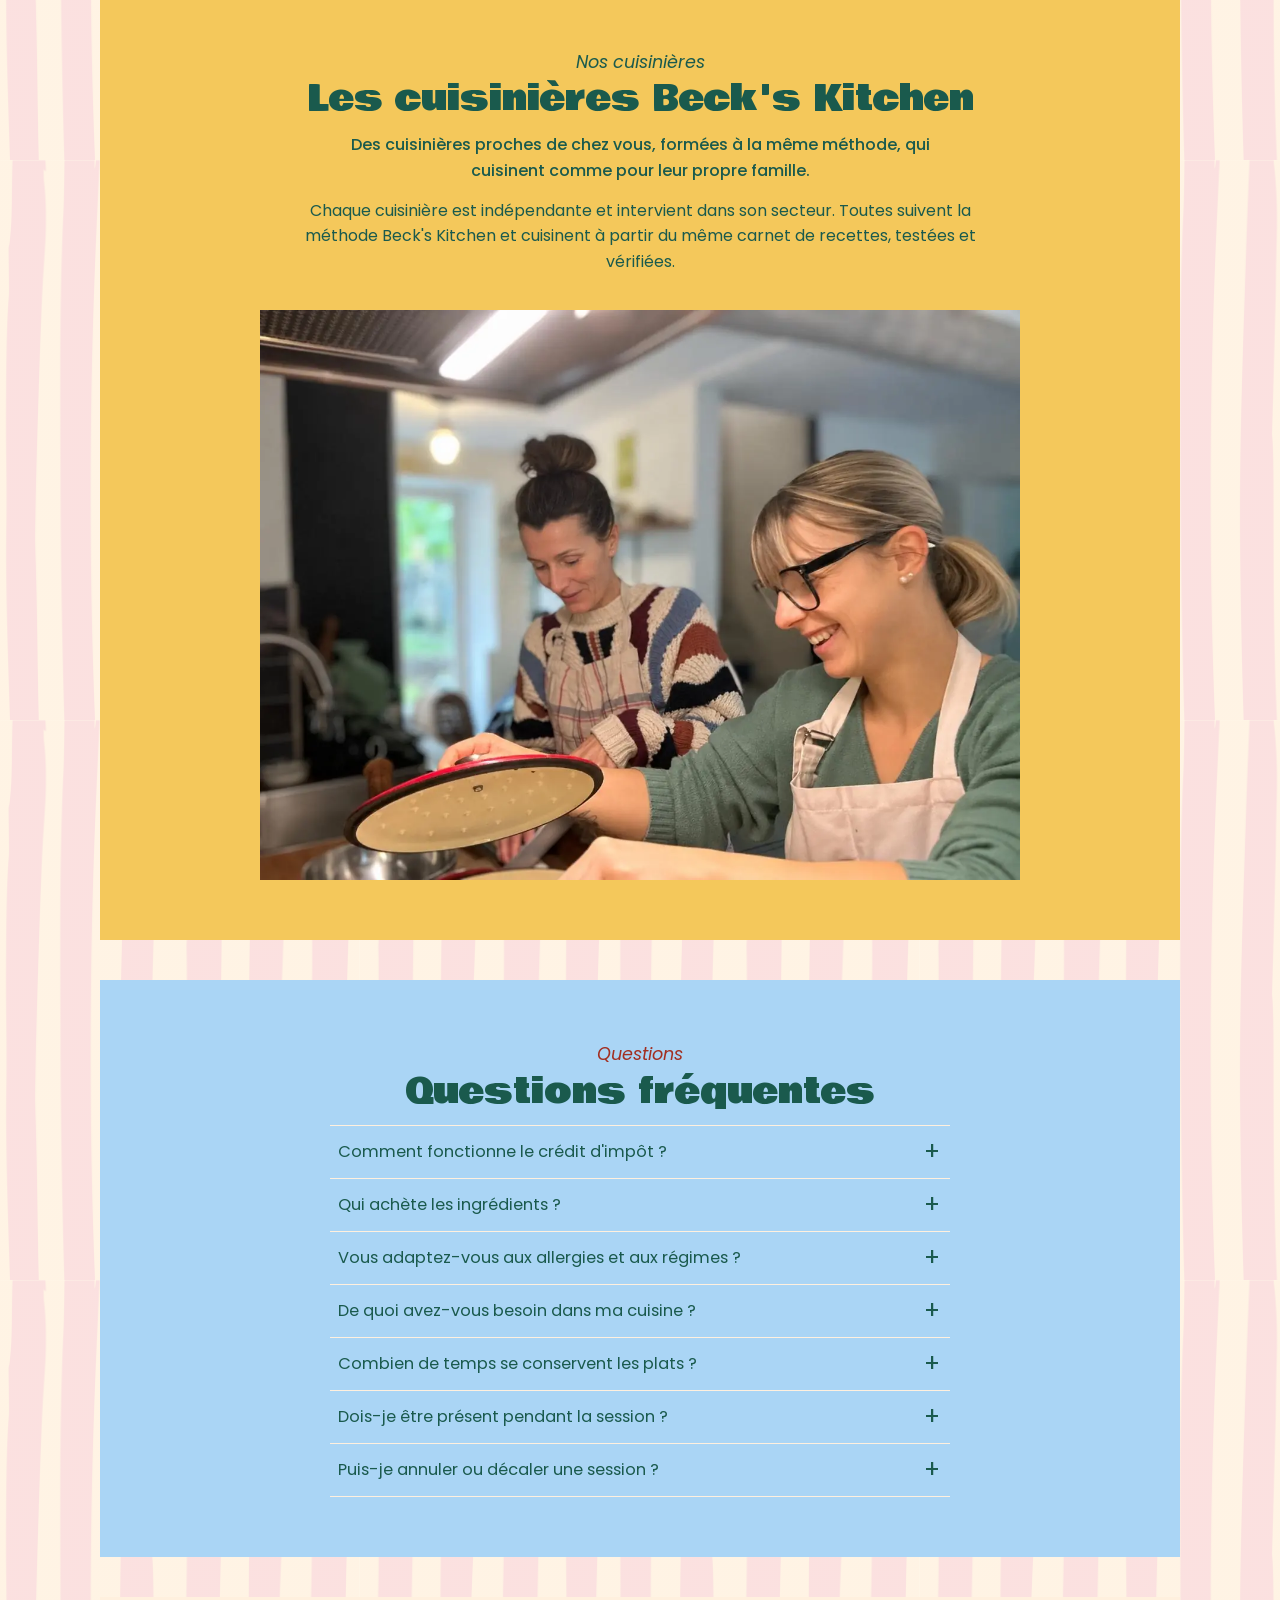
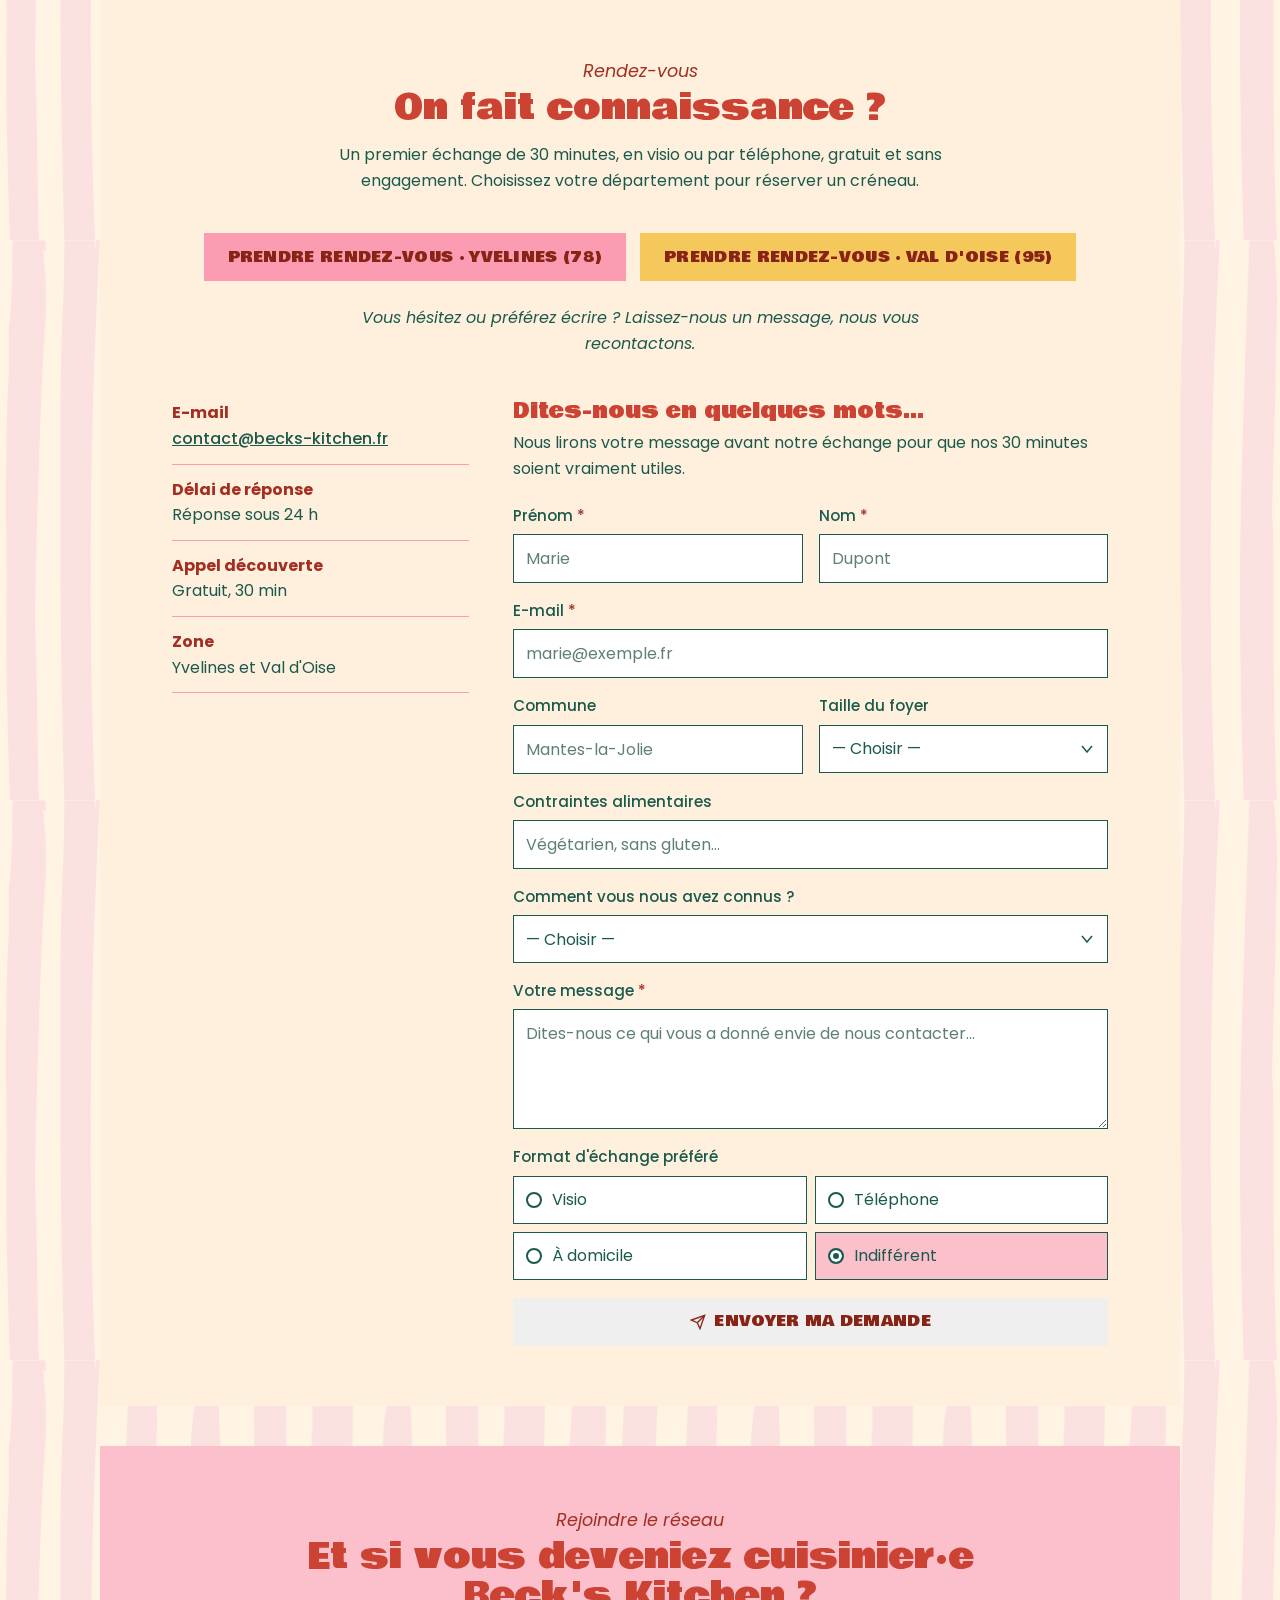
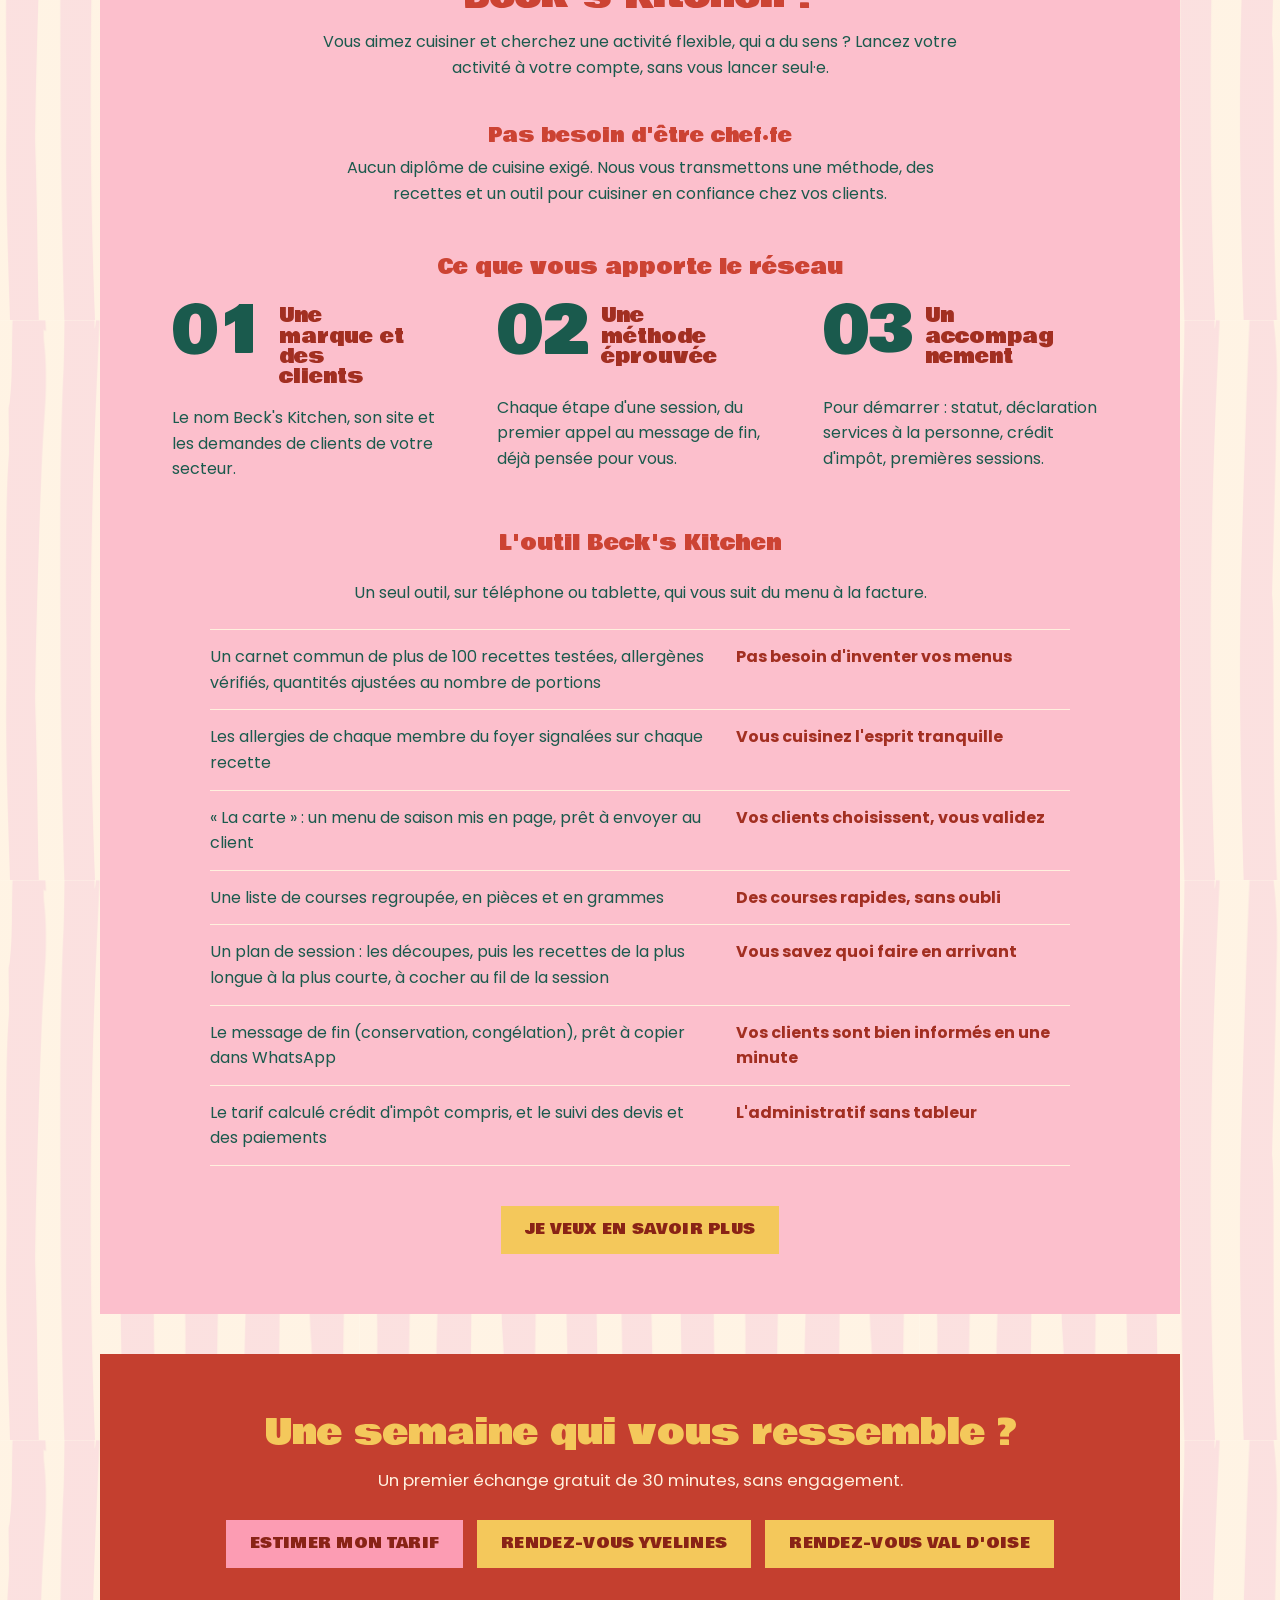
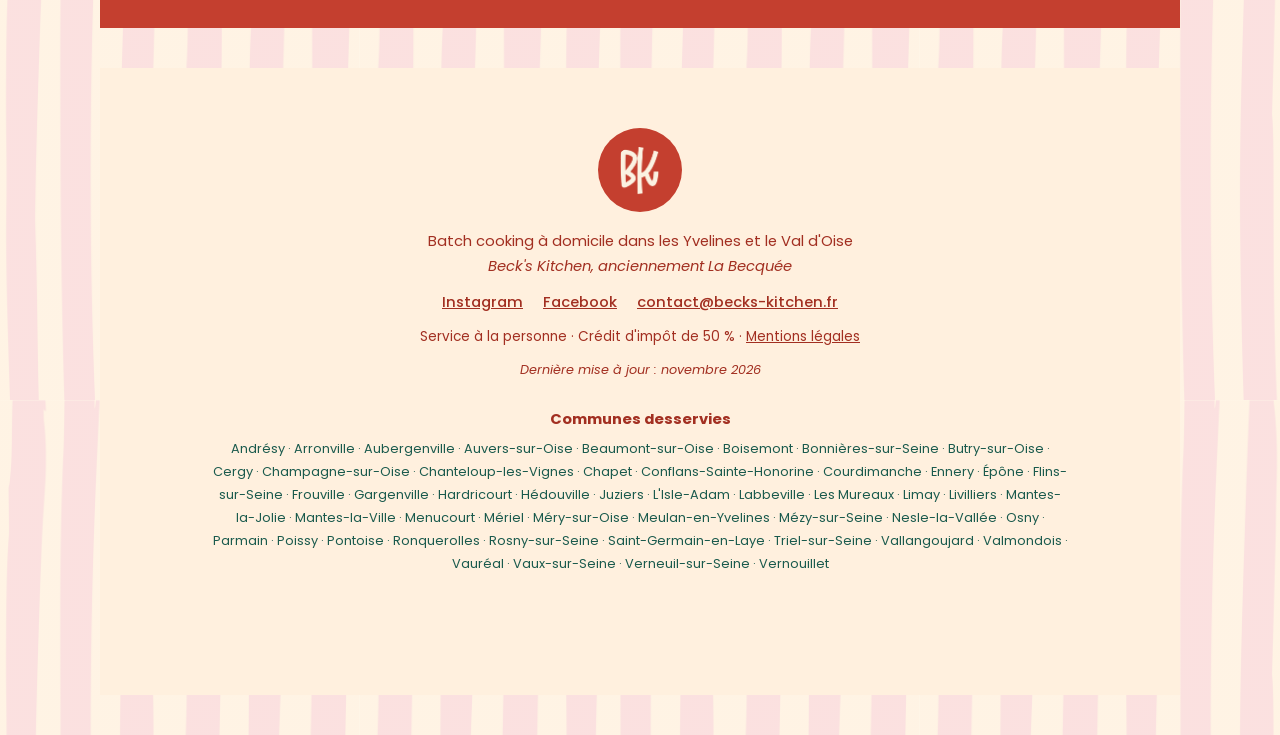
==== commit 03c485b7: "Étape 6 : images allégées (WebP) et dimensions fixées - Photos en WebP avec le JPG en secours (<pict" ====
--- a/index.html
+++ b/index.html
@@ -4,7 +4,7 @@
 <meta charset="UTF-8">
 <meta name="viewport" content="width=device-width, initial-scale=1.0">
 <title>Beck's Kitchen · Batch cooking à domicile Yvelines et Val d'Oise</title>
-<meta name="description" content="Batch cooking à domicile en Yvelines (78) et Val d'Oise (95) : nos cuisinières préparent vos repas de la semaine chez vous. Anciennement La Becquée.">
+<meta name="description" content="Vos repas de la semaine cuisinés chez vous par nos cuisinières, en Île-de-France (Yvelines et Val d'Oise). 50 % de crédit d'impôt. Anciennement La Becquée.">
 <!-- À COMPLÉTER : numéro de téléphone (champ "telephone" du LocalBusiness), à ajouter seulement s'il est fourni -->
 <script type="application/ld+json">
 {
@@ -33,11 +33,19 @@
       "areaServed": [
         {
           "@type": "AdministrativeArea",
-          "name": "Yvelines (78)"
+          "name": "Yvelines (78)",
+          "containedInPlace": {
+            "@type": "AdministrativeArea",
+            "name": "Île-de-France"
+          }
         },
         {
           "@type": "AdministrativeArea",
-          "name": "Val d'Oise (95)"
+          "name": "Val d'Oise (95)",
+          "containedInPlace": {
+            "@type": "AdministrativeArea",
+            "name": "Île-de-France"
+          }
         },
         {
           "@type": "City",
@@ -254,11 +262,19 @@
       "areaServed": [
         {
           "@type": "AdministrativeArea",
-          "name": "Yvelines (78)"
+          "name": "Yvelines (78)",
+          "containedInPlace": {
+            "@type": "AdministrativeArea",
+            "name": "Île-de-France"
+          }
         },
         {
           "@type": "AdministrativeArea",
-          "name": "Val d'Oise (95)"
+          "name": "Val d'Oise (95)",
+          "containedInPlace": {
+            "@type": "AdministrativeArea",
+            "name": "Île-de-France"
+          }
         }
       ],
       "offers": [
@@ -392,7 +408,7 @@
 <meta property="og:site_name" content="Beck's Kitchen">
 <meta property="og:locale" content="fr_FR">
 <meta property="og:title" content="Beck's Kitchen · Batch cooking à domicile Yvelines et Val d'Oise">
-<meta property="og:description" content="Batch cooking à domicile en Yvelines (78) et Val d'Oise (95) : nos cuisinières préparent vos repas de la semaine chez vous. Anciennement La Becquée.">
+<meta property="og:description" content="Vos repas de la semaine cuisinés chez vous par nos cuisinières, en Île-de-France (Yvelines et Val d'Oise). 50 % de crédit d'impôt. Anciennement La Becquée.">
 <meta property="og:url" content="https://beckskitchen.fr/">
 <meta property="og:image" content="https://beckskitchen.fr/images/hero.jpg">
 <meta property="og:image:width" content="1280">
@@ -402,14 +418,14 @@
 <link rel="icon" type="image/png" href="images/favicon.png">
 <link rel="apple-touch-icon" href="images/apple-touch-icon.png">
 <link rel="preload" href="fonts/bowlby-one-latin-400-normal.woff2" as="font" type="font/woff2" crossorigin>
-<link rel="stylesheet" href="style.css">
+<link rel="stylesheet" href="style.css?v=20261122">
 </head>
 <body>
 
 <!-- LOGO SERVICES À LA PERSONNE (obligatoire, ne jamais retirer) -->
 <a href="https://www.servicesalapersonne.gouv.fr" target="_blank" rel="noopener noreferrer"
    class="sap-fixed" title="Beck's Kitchen — organismes déclarés Services à la personne">
-  <img src="sap-traceur.png" alt="Services à la personne — organisme déclaré">
+  <img src="sap-traceur.png" width="180" height="149" alt="Services à la personne — organisme déclaré">
 </a>
 
 <!-- Bouton du menu (téléphone et tablette) -->
@@ -422,7 +438,7 @@
 <!-- 1. HÉRO -->
 <header class="hero" id="hero">
   <div class="hero-haut">
-    <img class="hero-logo" src="images/logos/logo-beckskitchen-1ligne-accroche-rouge.png" alt="Beck's Kitchen, batch cooking">
+    <img class="hero-logo" src="images/logos/logo-beckskitchen-1ligne-accroche-rouge.png" width="760" height="190" alt="Beck's Kitchen, batch cooking">
     <h1>Vos repas de la semaine, cuisinés chez vous.</h1>
     <p class="hero-sous-titre">Batch cooking à domicile · Yvelines (78) et Val d'Oise (95)</p>
     <nav class="bande-menu" aria-label="Menu principal">
@@ -441,7 +457,7 @@
   </div>
   <!-- Photo du héro : images/hero.jpg (repas d'une session, vus du dessus) -->
   <div class="hero-photo">
-    <img src="images/hero.jpg" alt="Les plats d'une session de batch cooking posés sur une table en bois : cuisses de poulet et pommes de terre en cocotte, rouleaux de printemps et leur sauce, fenouil braisé, asperges rôties, carottes rôties, purée de légumes, pain maison et pâte à pizza">
+    <picture><source srcset="images/hero.webp" type="image/webp"><img fetchpriority="high" src="images/hero.jpg" width="1280" height="960" alt="Les plats d'une session de batch cooking posés sur une table en bois : cuisses de poulet et pommes de terre en cocotte, rouleaux de printemps et leur sauce, fenouil braisé, asperges rôties, carottes rôties, purée de légumes, pain maison et pâte à pizza"></picture>
   </div>
 </header>
 
@@ -507,12 +523,12 @@
     <div class="carrousel">
       <div class="carrousel-fenetre">
         <div class="carrousel-piste" id="carrousel-piste">
-          <div class="plat"><img class="plat-photo" src="images/plats/tarte-potimarron.jpg" alt="Tarte au potimarron, coupée en parts" loading="lazy"><div class="plat-info"><div class="plat-cat">Plat</div><div class="plat-nom">Tarte au potimarron</div></div></div>
-          <div class="plat"><img class="plat-photo" src="images/plats/assiette-palette.jpg" alt="Assiette de palette mijotée et ses légumes" loading="lazy"><div class="plat-info"><div class="plat-cat">Plat</div><div class="plat-nom">Palette mijotée</div></div></div>
-          <div class="plat"><img class="plat-photo" src="images/plats/carottes-rotis.jpg" alt="Carottes rôties au four" loading="lazy"><div class="plat-info"><div class="plat-cat">Accompagnement</div><div class="plat-nom">Carottes rôties</div></div></div>
-          <div class="plat"><img class="plat-photo" src="images/plats/polpette.jpg" alt="Polpette, boulettes de viande en sauce tomate" loading="lazy"><div class="plat-info"><div class="plat-cat">Plat</div><div class="plat-nom">Polpette</div></div></div>
-          <div class="plat"><img class="plat-photo" src="images/plats/granola.jpg" alt="Granola maison en bocal" loading="lazy"><div class="plat-info"><div class="plat-cat">Petit-déjeuner</div><div class="plat-nom">Granola</div></div></div>
-          <div class="plat"><img class="plat-photo" src="images/plats/cookies-choco.jpg" alt="Cookies aux pépites de chocolat" loading="lazy"><div class="plat-info"><div class="plat-cat">Goûter</div><div class="plat-nom">Cookies au chocolat</div></div></div>
+          <div class="plat"><picture><source srcset="images/plats/tarte-potimarron.webp" type="image/webp"><img class="plat-photo" src="images/plats/tarte-potimarron.jpg" width="800" height="759" alt="Tarte au potimarron, coupée en parts" loading="lazy"></picture><div class="plat-info"><div class="plat-cat">Plat</div><div class="plat-nom">Tarte au potimarron</div></div></div>
+          <div class="plat"><picture><source srcset="images/plats/assiette-palette.webp" type="image/webp"><img class="plat-photo" src="images/plats/assiette-palette.jpg" width="800" height="600" alt="Assiette de palette mijotée et ses légumes" loading="lazy"></picture><div class="plat-info"><div class="plat-cat">Plat</div><div class="plat-nom">Palette mijotée</div></div></div>
+          <div class="plat"><picture><source srcset="images/plats/carottes-rotis.webp" type="image/webp"><img class="plat-photo" src="images/plats/carottes-rotis.jpg" width="800" height="600" alt="Carottes rôties au four" loading="lazy"></picture><div class="plat-info"><div class="plat-cat">Accompagnement</div><div class="plat-nom">Carottes rôties</div></div></div>
+          <div class="plat"><picture><source srcset="images/plats/polpette.webp" type="image/webp"><img class="plat-photo" src="images/plats/polpette.jpg" width="800" height="1066" alt="Polpette, boulettes de viande en sauce tomate" loading="lazy"></picture><div class="plat-info"><div class="plat-cat">Plat</div><div class="plat-nom">Polpette</div></div></div>
+          <div class="plat"><picture><source srcset="images/plats/granola.webp" type="image/webp"><img class="plat-photo" src="images/plats/granola.jpg" width="800" height="1200" alt="Granola maison en bocal" loading="lazy"></picture><div class="plat-info"><div class="plat-cat">Petit-déjeuner</div><div class="plat-nom">Granola</div></div></div>
+          <div class="plat"><picture><source srcset="images/plats/cookies-choco.webp" type="image/webp"><img class="plat-photo" src="images/plats/cookies-choco.jpg" width="800" height="600" alt="Cookies aux pépites de chocolat" loading="lazy"></picture><div class="plat-info"><div class="plat-cat">Goûter</div><div class="plat-nom">Cookies au chocolat</div></div></div>
         </div>
       </div>
       <button class="carrousel-fleche prec" id="carr-prec" type="button" aria-label="Plat précédent">&#8249;</button>
@@ -588,7 +604,7 @@
     </div>
     <!-- Photo de la section : images/cuisinieres.jpg (choisie par Rébecca le 18/11/2026) -->
     <div class="cuisinieres-photo">
-      <img src="images/cuisinieres.jpg" alt="Deux cuisinières Beck's Kitchen en tablier, souriantes, qui cuisinent ensemble dans une cuisine" loading="lazy">
+      <picture><source srcset="images/cuisinieres.webp" type="image/webp"><img src="images/cuisinieres.jpg" width="1280" height="960" alt="Deux cuisinières Beck's Kitchen en tablier, souriantes, qui cuisinent ensemble dans une cuisine" loading="lazy"></picture>
     </div>
   </div>
 </section>
@@ -663,7 +679,7 @@
           </form>
         </div>
         <div class="form-success" id="form-success" role="status">
-          <img src="images/illustrations/feuille.png" alt="">
+          <img src="images/illustrations/feuille.png" width="400" height="400" alt="">
           <h3>Message envoyé !</h3>
           <p>Merci de votre confiance. Nous revenons vers vous sous 24 h.</p>
         </div>
@@ -725,7 +741,7 @@
 <!-- PIED DE PAGE -->
 <footer class="pied bloc bloc-creme">
   <div class="pied-inner">
-    <img class="pied-logo" src="images/logos/logo-bk-creme.png" alt="BK, monogramme Beck's Kitchen">
+    <img class="pied-logo" src="images/logos/logo-bk-creme.png" width="420" height="420" alt="BK, monogramme Beck's Kitchen">
     <p class="pied-accroche">Batch cooking à domicile dans les Yvelines et le Val d'Oise</p>
     <p class="pied-ancien-nom">Beck's Kitchen, anciennement La Becquée</p>
     <p class="pied-liens">
--- a/style.css
+++ b/style.css
@@ -54,7 +54,7 @@
     url('images/fond-rayures-carrousel-01.png') center top / 560px auto repeat,
     var(--rayure-fond);
 }
-img { max-width: 100%; display: block; }
+img { max-width: 100%; height: auto; display: block; }
 a { color: inherit; }
 :focus-visible { outline: 3px solid var(--vert); outline-offset: 3px; }
 
@@ -369,3 +369,6 @@
   html { scroll-behavior: auto; }
   .carrousel-piste, .sim-wrap.open { transition: none; animation: none; }
 }
+
+/* Images en WebP avec JPG de secours */
+picture { display: block; }
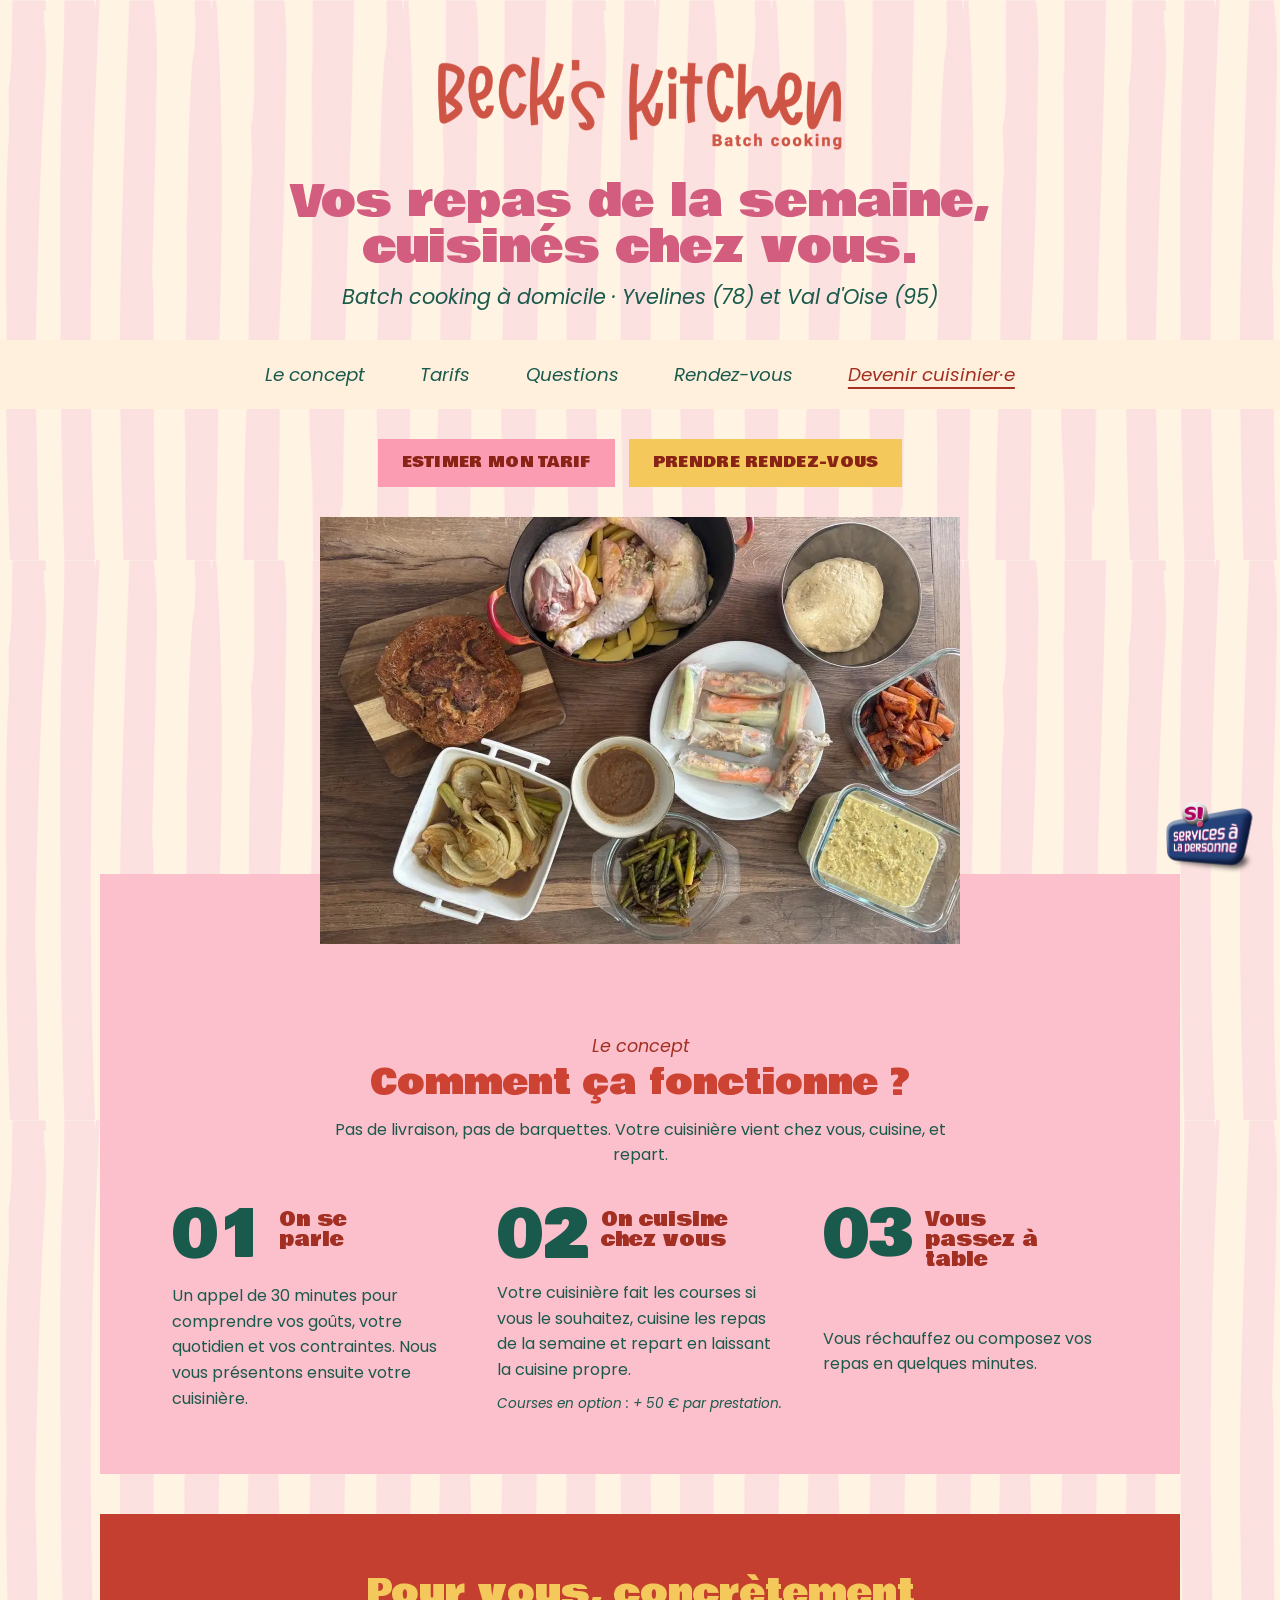
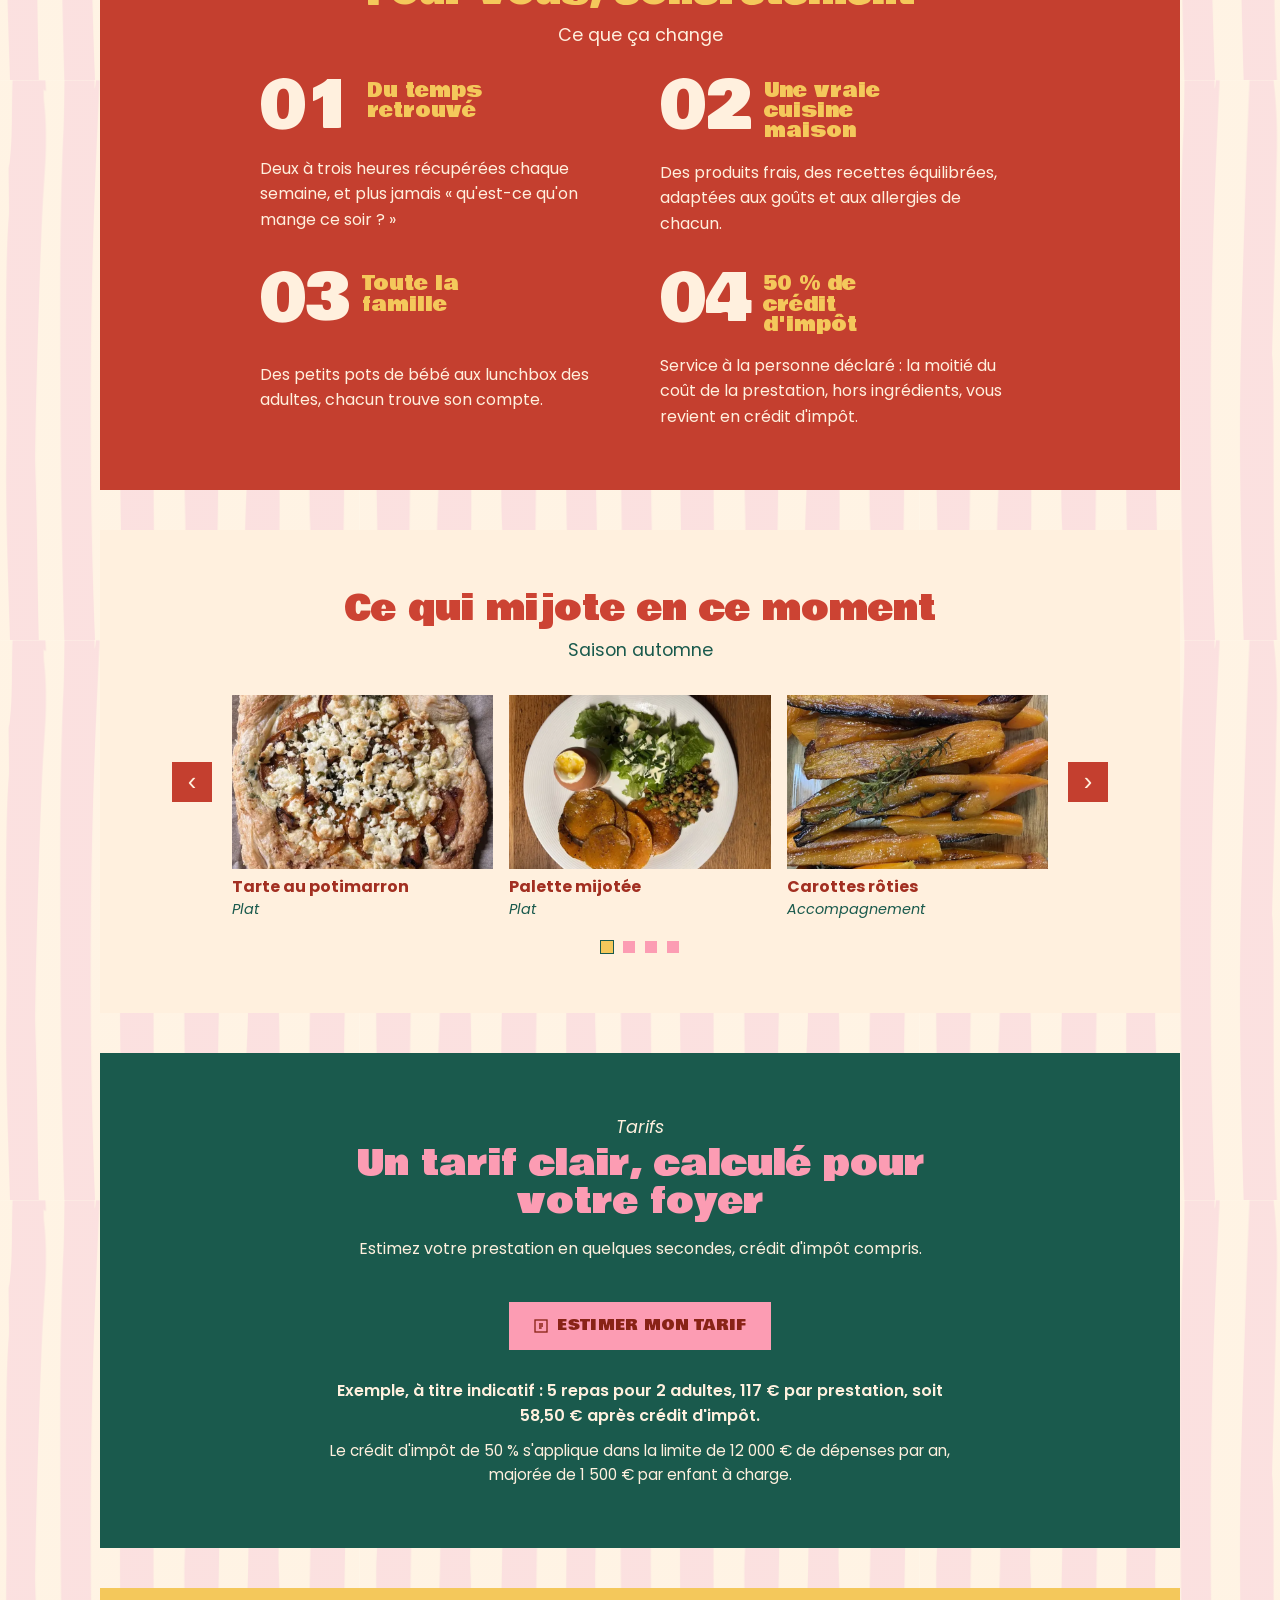
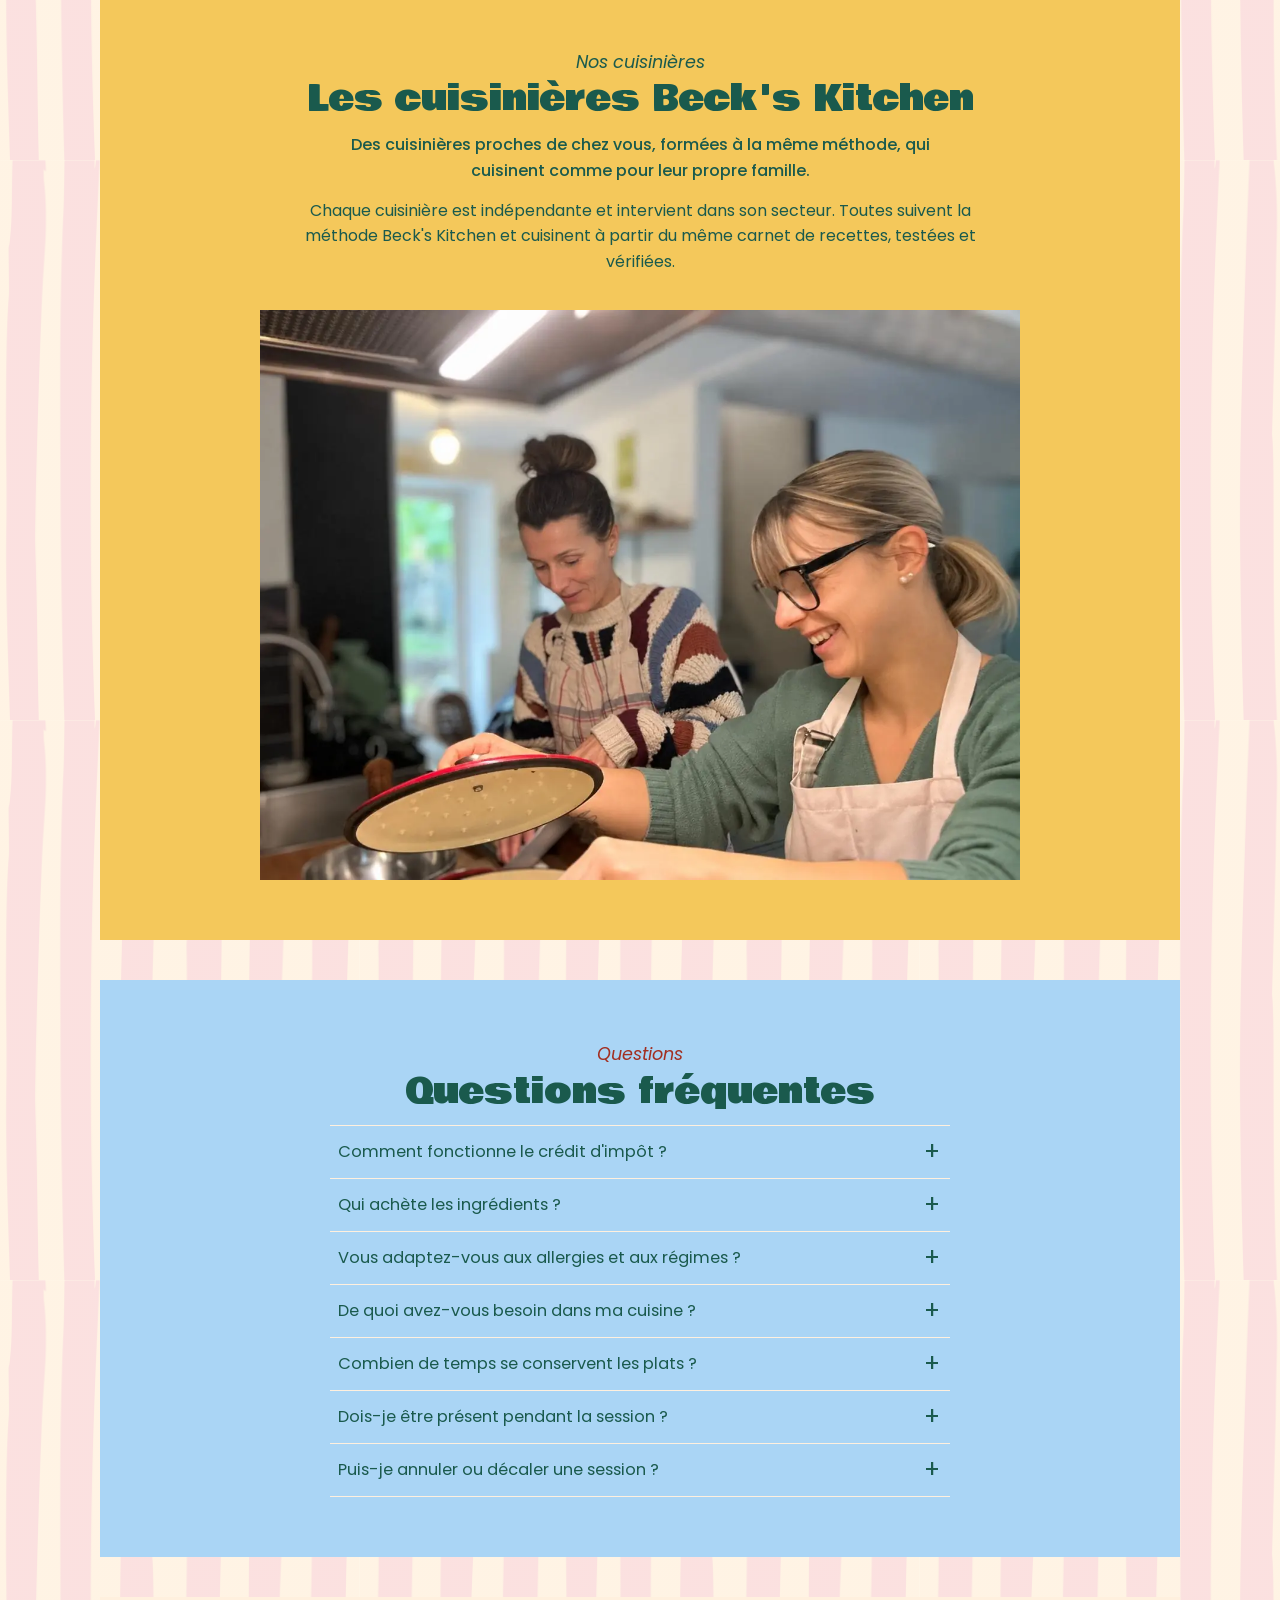
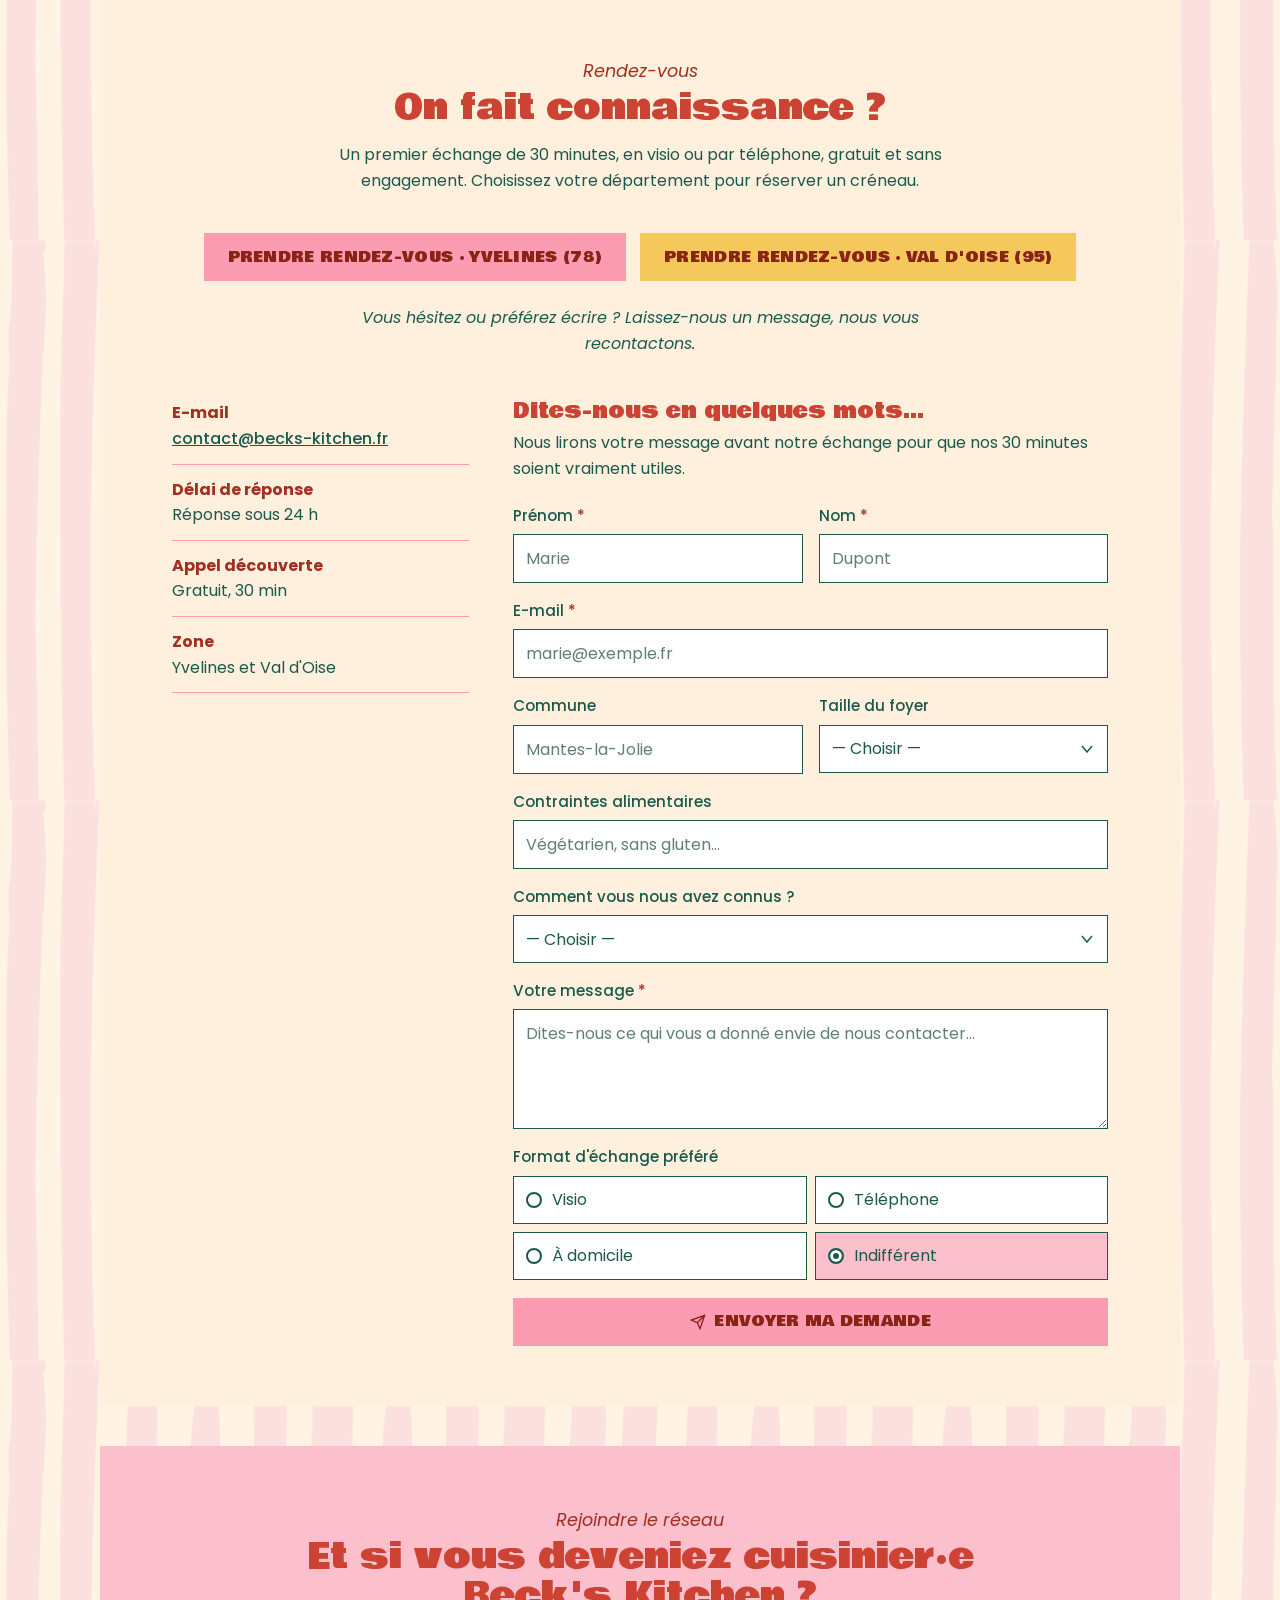
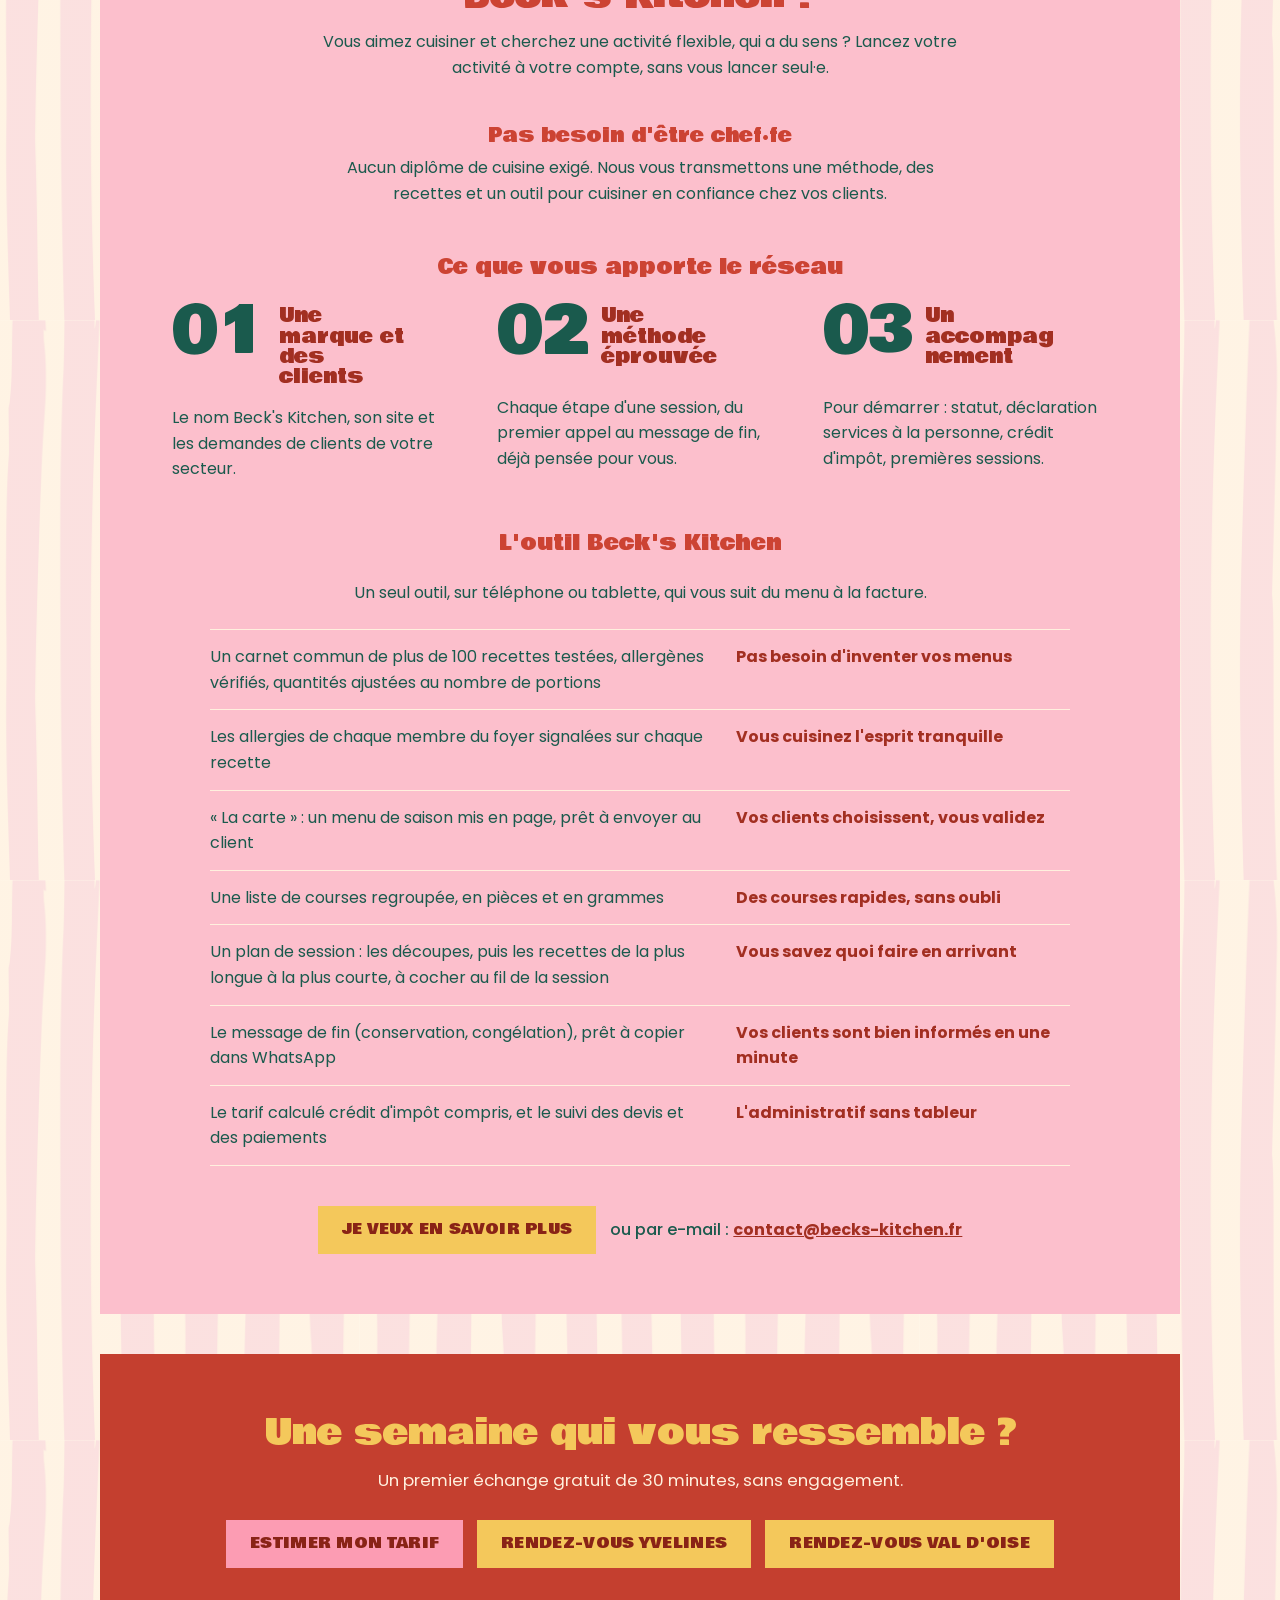
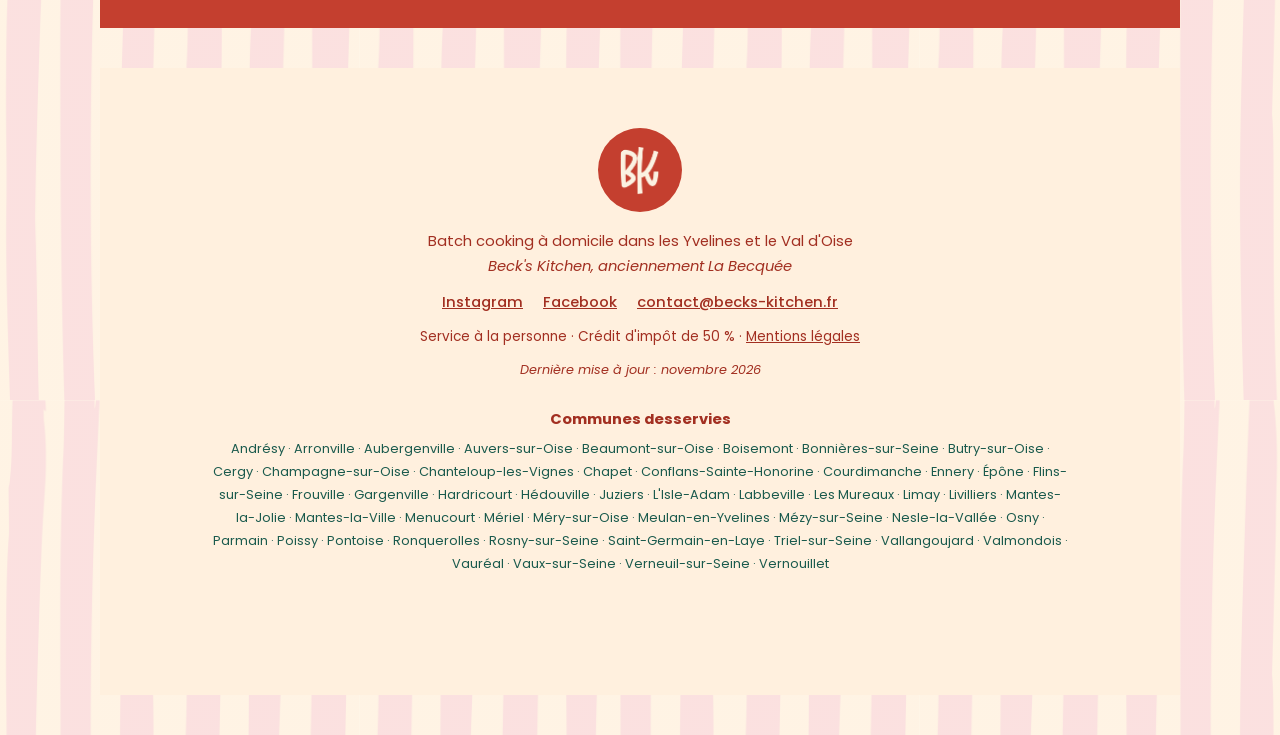
==== commit 564b2402: "Formulaire de contact branché sur Web3Forms - Envoi réel par fetch vers api.web3forms.com, avec tous" ====
--- a/index.html
+++ b/index.html
@@ -247,7 +247,8 @@
       "priceRange": "À partir de 83,50 € par prestation, à titre indicatif",
       "sameAs": [
         "https://www.instagram.com/beckskitchen_batchcooking/",
-        "https://www.facebook.com/beckskitchen/"
+        "https://www.facebook.com/beckskitchen/",
+        "https://www.google.com/search?kgmid=/g/11nbvt1qrg"
       ]
     },
     {
@@ -418,7 +419,7 @@
 <link rel="icon" type="image/png" href="images/favicon.png">
 <link rel="apple-touch-icon" href="images/apple-touch-icon.png">
 <link rel="preload" href="fonts/bowlby-one-latin-400-normal.woff2" as="font" type="font/woff2" crossorigin>
-<link rel="stylesheet" href="style.css?v=20261122">
+<link rel="stylesheet" href="style.css?v=20261127">
 </head>
 <body>
 
@@ -654,6 +655,8 @@
           <h3 class="form-title">Dites-nous en quelques mots…</h3>
           <p class="form-sub">Nous lirons votre message avant notre échange pour que nos 30 minutes soient vraiment utiles.</p>
           <form id="contact-form" onsubmit="submitForm(event)" novalidate>
+            <!-- Anti-spam Web3Forms : case invisible, cochée seulement par les robots -->
+            <input type="checkbox" name="botcheck" class="anti-spam" tabindex="-1" autocomplete="off" aria-hidden="true">
             <div class="form-grid">
               <div class="form-group"><label for="f-prenom">Prénom <span class="req">*</span></label><input id="f-prenom" type="text" name="prenom" placeholder="Marie" autocomplete="given-name" required></div>
               <div class="form-group"><label for="f-nom">Nom <span class="req">*</span></label><input id="f-nom" type="text" name="nom" placeholder="Dupont" autocomplete="family-name" required></div>
@@ -672,11 +675,15 @@
                 </div>
               </div>
             </div>
-            <button type="submit" class="btn btn-plein form-submit">
+            <button type="submit" class="btn btn-rose form-submit" id="form-envoyer">
               <svg viewBox="0 0 24 24" fill="none" stroke="currentColor" stroke-width="2" aria-hidden="true"><line x1="22" y1="2" x2="11" y2="13"/><polygon points="22 2 15 22 11 13 2 9 22 2"/></svg>
               Envoyer ma demande
             </button>
           </form>
+          <div class="form-erreur" id="form-erreur" role="alert" hidden>
+            <p><strong>Votre message n'a pas pu partir.</strong> Réessayez dans un instant, ou écrivez-nous directement à cette adresse :</p>
+            <p class="form-erreur-adresse"><a href="mailto:contact@becks-kitchen.fr">contact@becks-kitchen.fr</a> <button type="button" class="btn btn-jaune btn-copier" id="copier-adresse">Copier l'adresse</button></p>
+          </div>
         </div>
         <div class="form-success" id="form-success" role="status">
           <img src="images/illustrations/feuille.png" width="400" height="400" alt="">
@@ -719,6 +726,7 @@
 
     <div class="boutons">
       <a href="mailto:contact@becks-kitchen.fr?subject=Devenir%20cuisinier%C2%B7e%20Beck's%20Kitchen" class="btn btn-jaune">Je veux en savoir plus</a>
+      <p class="mail-clair">ou par e-mail : <a href="mailto:contact@becks-kitchen.fr?subject=Devenir%20cuisinier%C2%B7e%20Beck's%20Kitchen">contact@becks-kitchen.fr</a></p>
     </div>
   </div>
 </section>
--- a/style.css
+++ b/style.css
@@ -363,6 +363,8 @@
 .mentions-bloc:first-child { border-top: 1px solid var(--rose); }
 .mentions h2 { font-weight: 700; font-size: 1.05rem; color: var(--rouge-texte); margin-bottom: 4px; }
 .mentions p + p { margin-top: 8px; }
+.mentions ul { margin: 6px 0 0 1.2em; }
+.mentions li + li { margin-top: 6px; }
 .mentions .retour { margin-top: 34px; justify-content: flex-start; }
 
 @media (prefers-reduced-motion: reduce) {
@@ -372,3 +374,18 @@
 
 /* Images en WebP avec JPG de secours */
 picture { display: block; }
+
+/* Formulaire : anti-spam caché, message d'erreur, adresse à copier */
+.anti-spam { display: none !important; }
+.form-submit:disabled { opacity: .7; cursor: wait; transform: none; }
+.form-erreur { margin-top: 18px; padding: 16px 18px; background: #fff; border: 2px solid var(--rouge-texte); color: var(--vert); }
+.form-erreur strong { color: var(--rouge-texte); }
+.form-erreur-adresse { display: flex; flex-wrap: wrap; align-items: center; gap: 10px 16px; margin-top: 10px; }
+.form-erreur-adresse a { font-weight: 700; color: var(--vert); user-select: all; }
+.btn-copier { min-height: 40px; padding: 8px 16px; font-size: .8rem; }
+
+/* Adresse en clair à côté de « Je veux en savoir plus » */
+#devenir-cuisiniere .boutons { align-items: center; }
+.mail-clair { font-weight: 500; }
+.mail-clair a { font-weight: 700; color: var(--rouge-texte); }
+.mail-clair a, .form-erreur-adresse a { white-space: nowrap; }
